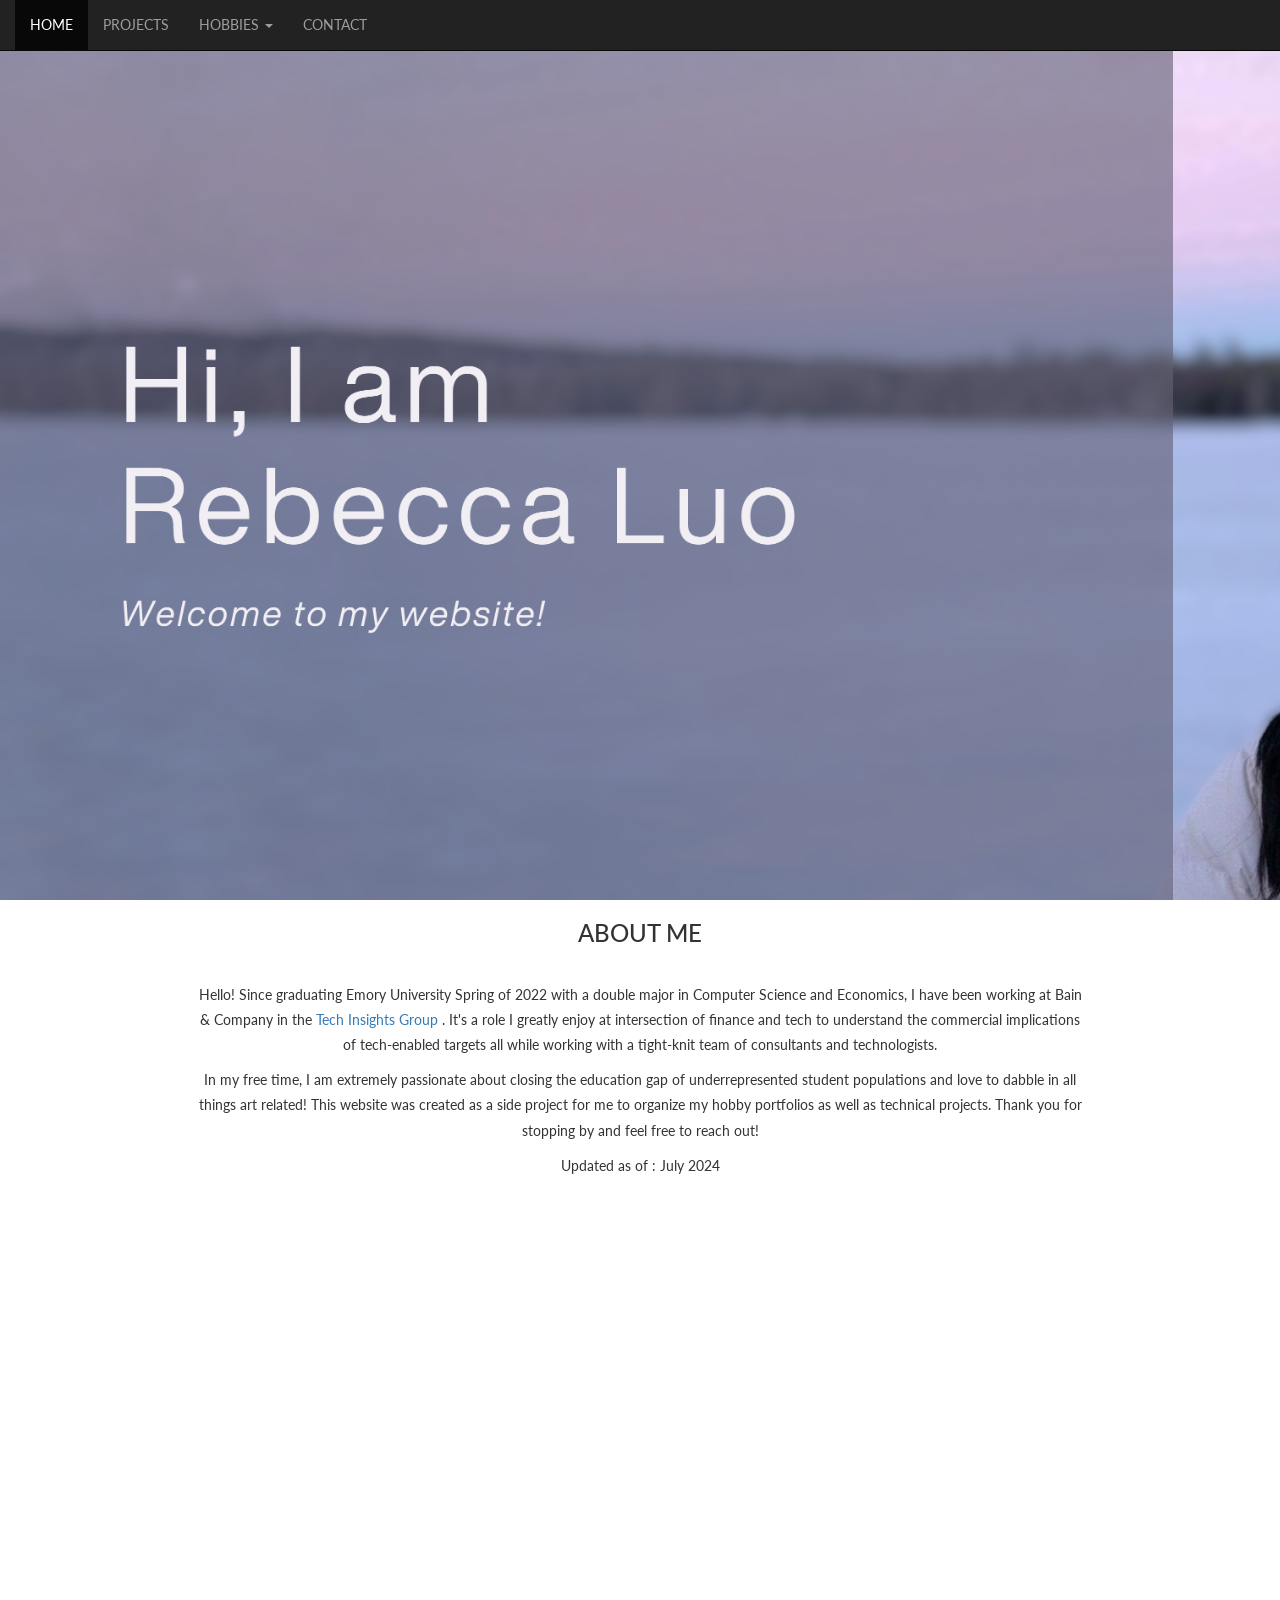
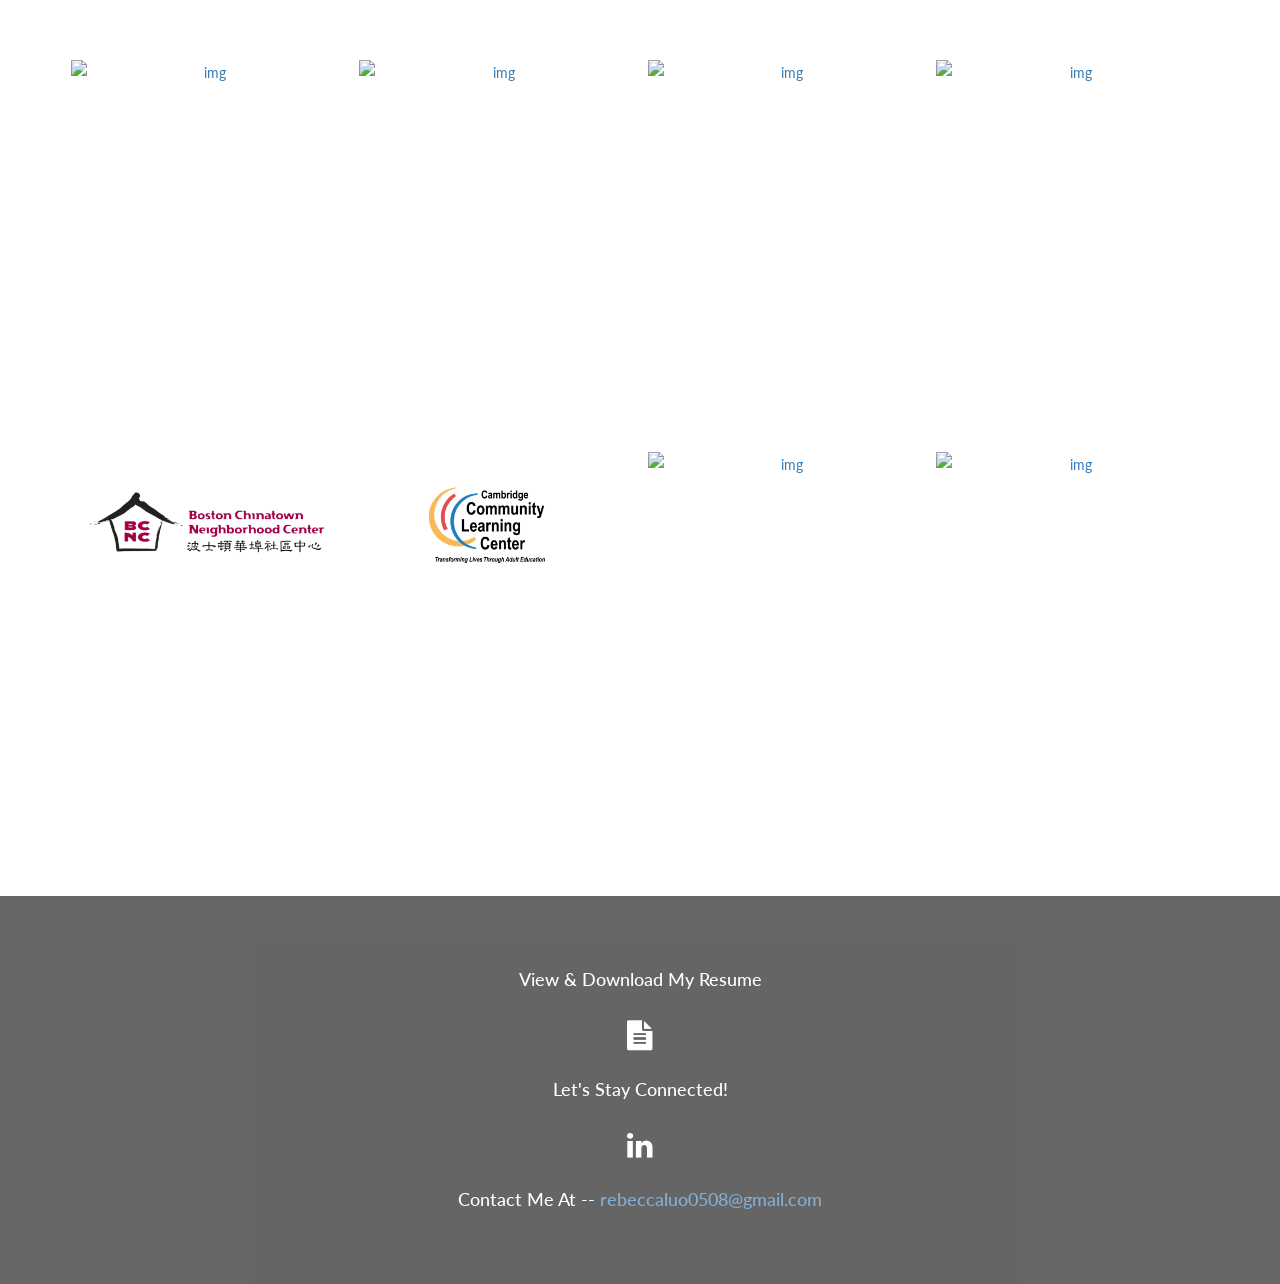
==== index.html @ 03fd767d "Update index.html" ====
<!DOCTYPE html>
<html>
<head>
<TITLE>Rebecca Luo</TITLE>
<meta charset="utf-8">
<meta name="viewport" content="width=device-width, initial-scale=1">
<link rel="stylesheet" href="https://cdnjs.cloudflare.com/ajax/libs/font-awesome/4.7.0/css/font-awesome.min.css">
<link rel="stylesheet" href="https://www.w3schools.com/w3css/4/w3.css">
<link rel="stylesheet" href="https://maxcdn.bootstrapcdn.com/bootstrap/3.4.1/css/bootstrap.min.css">
<link rel="stylesheet" href="https://fonts.googleapis.com/css?family=Lato">
<script src="https://ajax.googleapis.com/ajax/libs/jquery/3.5.1/jquery.min.js"></script>
<script src="https://maxcdn.bootstrapcdn.com/bootstrap/3.4.1/js/bootstrap.min.js"></script>

</head>


<body>

<style>

body,h1,h2,h3,h4,h5,h6,p {font-family: "Lato", sans-serif;}
body, html {
height: 100%;
background-color:#FFFFFF; 
line-height: 1.8;
scroll-behavior: smooth;
}


/* Create a Parallax Effect */

/* First image (Logo. Full height) */
.cover {
  background-image: url('webpage.png');
  min-width: 100%;
  min-height: 100%; 
  background-attachment: fixed;
  background-repeat: no-repeat;
  background-size: cover;
}


.about {
 background-attachment: fixed;

}

.Projects {
  background-image: url('pro2.png');
  min-height: 100%; 
  min-width: 100%;

/* Create the parallax scrolling effect */
  background-attachment: fixed;
  background-repeat: no-repeat;
  background-size: cover;
  margin-top:15%;
  margin-bottom:0%;  

  color: #fff;
}



.fa { 
    color: #fff;
    font-size: 30px;
    font-weight: normal;
    padding: 20px;
    text-decoration: none; 

}

.Contact{
    height: 5%;
}


.w3-wide {letter-spacing: 10px;}
.w3-hover-opacity {cursor: pointer;}

/* Turn off parallax scrolling for tablets and phones */
@media only screen and (max-device-width: 1600px) {
  .bgimg-1 {
    background-attachment: scroll;
    min-height: 400px;
  }
}
</style>




<!-- top navgation bar -->

<nav class="navbar navbar-inverse navbar-fixed-top">
  <div class="container-fluid">
    <ul class="nav navbar-nav">
      <li class = "active"><a href="index.html">HOME</a></li>
      <li><a href="index.html#projects">PROJECTS</a></li>
     <li class="dropdown"><a class="dropdown-toggle" data-toggle="dropdown" href="Hobbies.html">HOBBIES <span class="caret"></span></a>
        <ul class="dropdown-menu">
          <li><a href="Hobbies.html#art">Art</a></li>
          <li><a href="Hobbies.html#photo">Photography</a></li>
        </ul>
      </li>
      <li><a href="index.html#contact">CONTACT</a></li>

    </ul>
  </div>
</nav>

<div class="cover" >
  <div class = img-responsive> </div>
</div>




<!-- middle section about -->
<div class = "about">

  <div class="w3-center" style="padding-left: 15%; padding-right:15%; float:center">
    <h3>ABOUT ME</h3> <br>

    <p class = "w3-left"> Hello! Since graduating Emory University Spring of 2022 with a double major in Computer Science and Economics, I have been working at Bain & Company in the <a href="https://www.bain.com/industry-expertise/private-equity/tech-due-diligence/">Tech Insights Group </a>. It's a role I greatly enjoy at intersection of finance and tech to understand the commercial implications of tech-enabled targets all while working with a tight-knit team of consultants and technologists. </p>
    <br>
    <p class = "w3-left"> In my free time, I am extremely passionate about closing the education gap of underrepresented student populations and love to dabble in all things art related! This website was created as a side project for me to  organize my hobby portfolios as well as technical projects. Thank you for stopping by and feel free to reach out!</p>
    <br>

    <p> Updated as of : July 2024 </p>

  </div>
</div>

<!-- middle section about -->



<!-- Project -->
<div class = "Projects w3-center" id = "projects">
  <br>
  <h3>PROJECTS</h3> 
  <br>
  <p><i>Click on each project/organizations I love being involved with for more information.</i></p>
  <br><br> 
  <div class="container">
    
        <!--   <div class="w3-col l4 m6" style = "margin-bottom: 5%; margin-left: 33%">
          <div class="w3-hover-opacity">
          <a href="https://rluo24.myportfolio.com/" target="_blank"><img src="View.png" class="img-responsive" alt="img" ></a>
          </div>
          </div>-->

<!-- research and design -->

          <h3>Research / design projects</h3><br>


      <div class=" row w3-row-padding w3-section">

        <div class="w3-col l3 m4" style = "margin-bottom: 1%">
          <div class="w3-hover-opacity">
            <a href="AirEmory.html"><img src="2.png" class="img-responsive" alt="img"></a>
          </div>
          <h4>Air Emory </h4>
          <p>Aug 2020 – May 2022 || Atlanta, GA </p>          
          <p style="padding: 5%; ">Student-led air quality sensor network displaying live data from around campus at Emory.</p>
        </div>
        
        
        <div class="w3-col l3 m4" style = "margin-bottom: 1%">
          <div class="w3-hover-opacity">
            <a href="AJS.html"><img src="4.png" class="img-responsive" alt="img"></a>
          </div>
          <h4> AJ Stickers </h4>
          <p>June 2021 – May 2022 || Atlanta, GA</p>             
          <p style="padding: 5%;">E-commerace sticker store to empower women-in-STEM and promote mental health. </p>
        </div>
        
        
        <div class="w3-col l3 m4" style = "margin-bottom: 1%">
          <div class="w3-hover-opacity">
              <a href="Research.html"><img src="1.png" class="img-responsive" alt="img"></a>
          </div>
          <h4>CIMM Research Project</h4>
          <p>Summer 2019 || Baton Rouge, LA  </p>
          <p style="padding: 5%; ">National Science Foundation REU project on Examination of the Mechanical and Phase Properties of the Refractory High Entropy Alloy ReMoNbTaV.</p>
        </div>


        <div class="w3-col l3 m4" style = "margin-bottom: 1%">
          <div class="w3-hover-opacity">
            <a href="DT.html"><img src="5.png" class="img-responsive" alt="img"></a>
          </div>
          <h4>Design Thinking for Emory Goizueta</h4>
          <p>Spring 2021 || Atlanta, GA </p>             
          <p style="padding: 5%; ">Semester long team project to reimagine & improve the Emory Goizueta Business School Accounting BBA/MPA program through the process of design thinking.  </p>
        </div>

     </div>

<!-- organizations -->

          <h3>Organizations I'm passionate about :) </h3><br>
    <div class=" row w3-row-padding w3-section">

        <div class="w3-col l3 m4" style = "margin-bottom: 1%">
          <div class="w3-hover-opacity">
            <a href="BCNC.html"><img src="7.png" class="img-responsive" alt="img"></a>
          </div>
          <h4>BCNC</h4>
          <p>Sept 2022 – Present || Boston, MA </p>            
          <p style="padding: 5%;">Boston Chinatown Neighborhood Center (BCNC) empowers Asians and new immigrants to by providing a broad range programs and services to more than 13,000 children, youth, and adults every year. </p>
       </div>
       
       
        <div class="w3-col l3 m4" style = "margin-bottom: 1%">
          <div class="w3-hover-opacity">
            <a href="CLC.html"><img src="8.png" class="img-responsive" alt="img"></a>
          </div>
          <h4>Cambridge Community Learning Center</h4>
          <p>Sept 2023 – Present || Boston, MA </p>            
          <p style="padding: 5%;">The Cambridge Community Learning Center (CLC) provides free classes and programs to adult learners in the area. </p>
       </div>
       
       
       <div class="w3-col l3 m4" style = "margin-bottom: 1%">
          <div class="w3-hover-opacity">
            <a href="MCF.html"><img src="3.png" class="img-responsive" alt="img"></a>
          </div>
          <h4>Migrant Children’s Foundation</h4>
          <p> Nov 2020 – Present || Beijing, China (Remote) </p>          
          <p style="padding: 5%; ">Non-profit working with disadvantaged schools in Beijing and the surrounding areas to provide healthcare and educational opportunities to the children who attend them.</p>
        </div>


       <div class="w3-col l3 m4" style = "margin-bottom: 1%">
          <div class="w3-hover-opacity">
            <a href="TO.html"><img src="6.png" class="img-responsive" alt="img"></a>
          </div>
          <h4>Technological Organizations </h4>
          <p>Sept 2018 – Present || Atlanta, GA & Remote </p>            
          <p style="padding: 5%;">Girls Who Code/Emory ProgramHers/Rewriting the Code are all organizations that aim to support women in computer science and other technological fields. </p>
       </div>
       
  </div>

  </div>
</div>

<!-- Project -->


<!-- Contact -->

<div class = "Contact" id = "contact">
<div class="w3-center w3-black w3-padding-64 w3-opacity w3-hover-opacity-off">

<h4>View & Download My Resume </h4>
<a class="fa fa-file-text w3-hover-opacity w3-center " href="Luo_Ruizhi.pdf"target="_blank" ></a>

<h4>Let's Stay Connected!</h4>
<a class="fa fa-linkedin w3-hover-opacity w3-center " href="https://www.linkedin.com/in/rebecca-luo-2aa7b4186/" target="_blank"></a>

<h4> Contact Me At -- <a href="mailto:rebeccaluo0508@gmail.com"> rebeccaluo0508@gmail.com</a></h4>


</div>
</div>
<!-- Contact -->

</body>
</html>
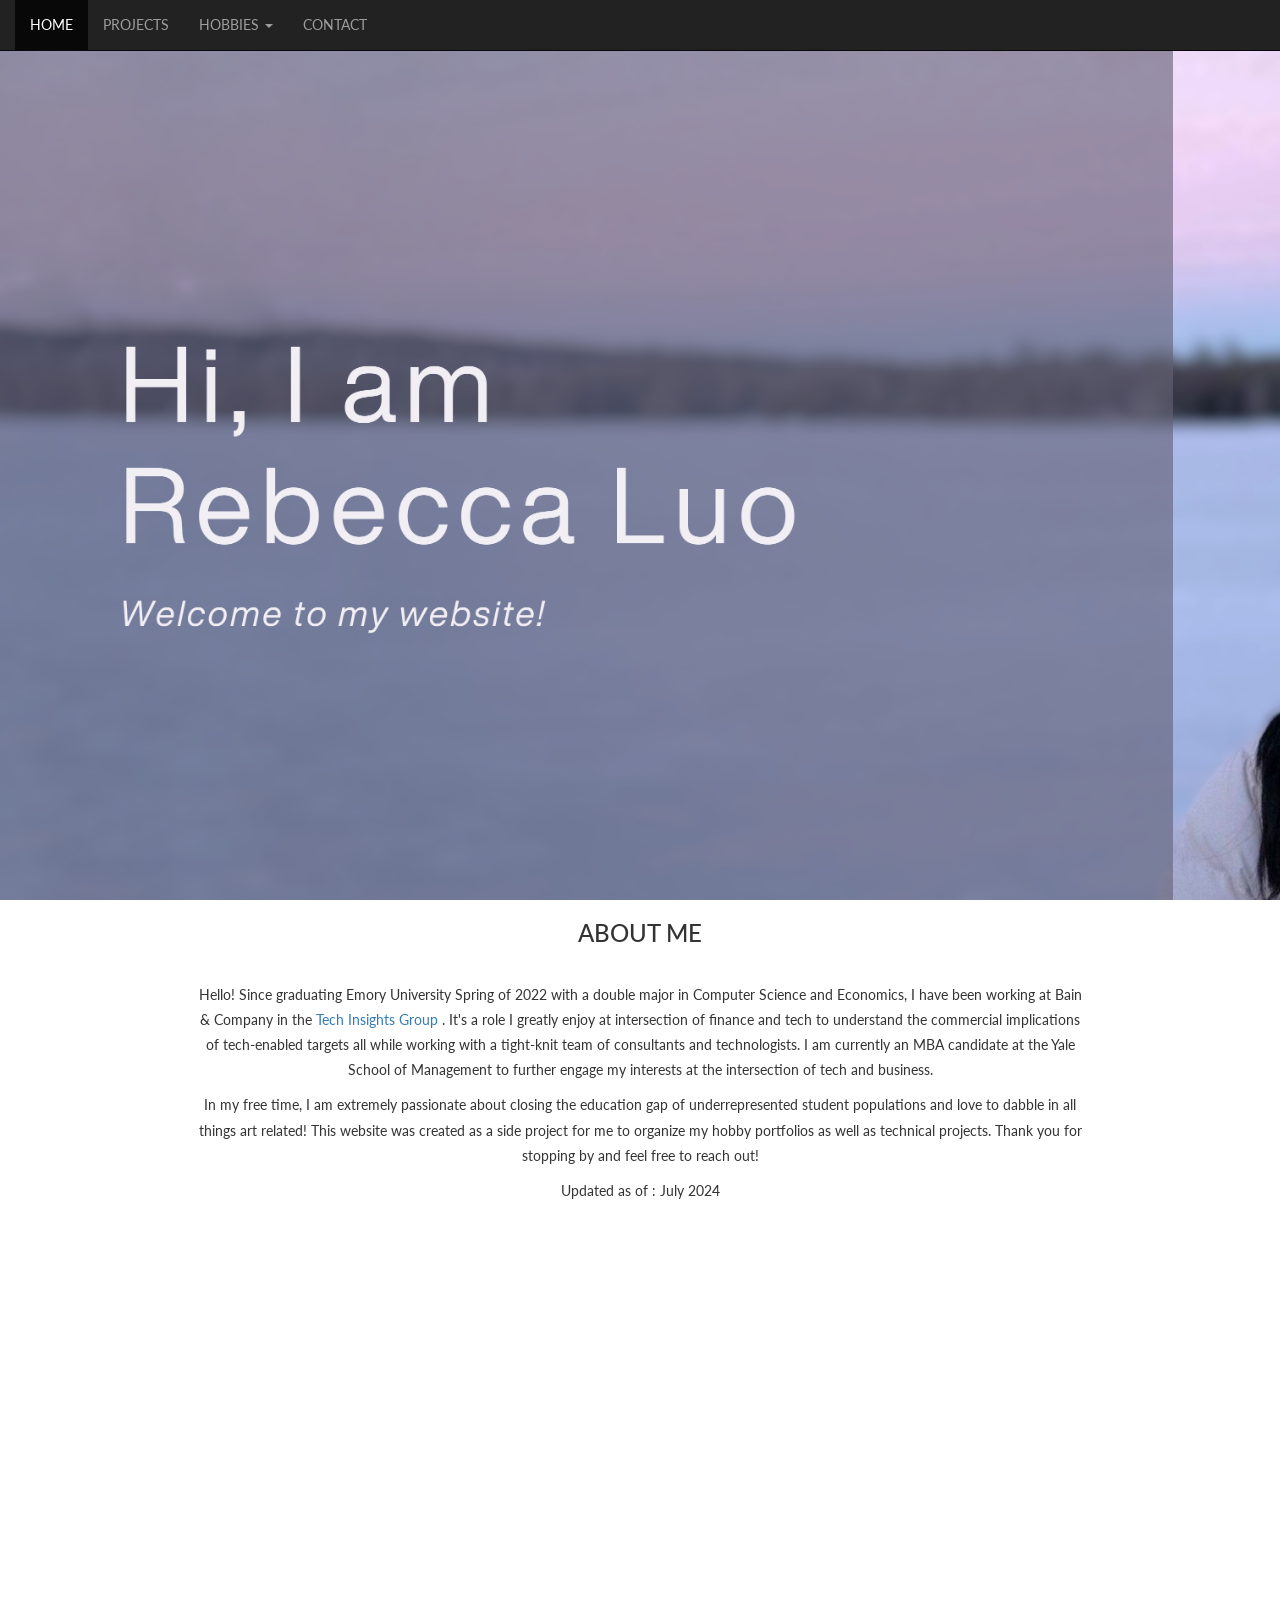
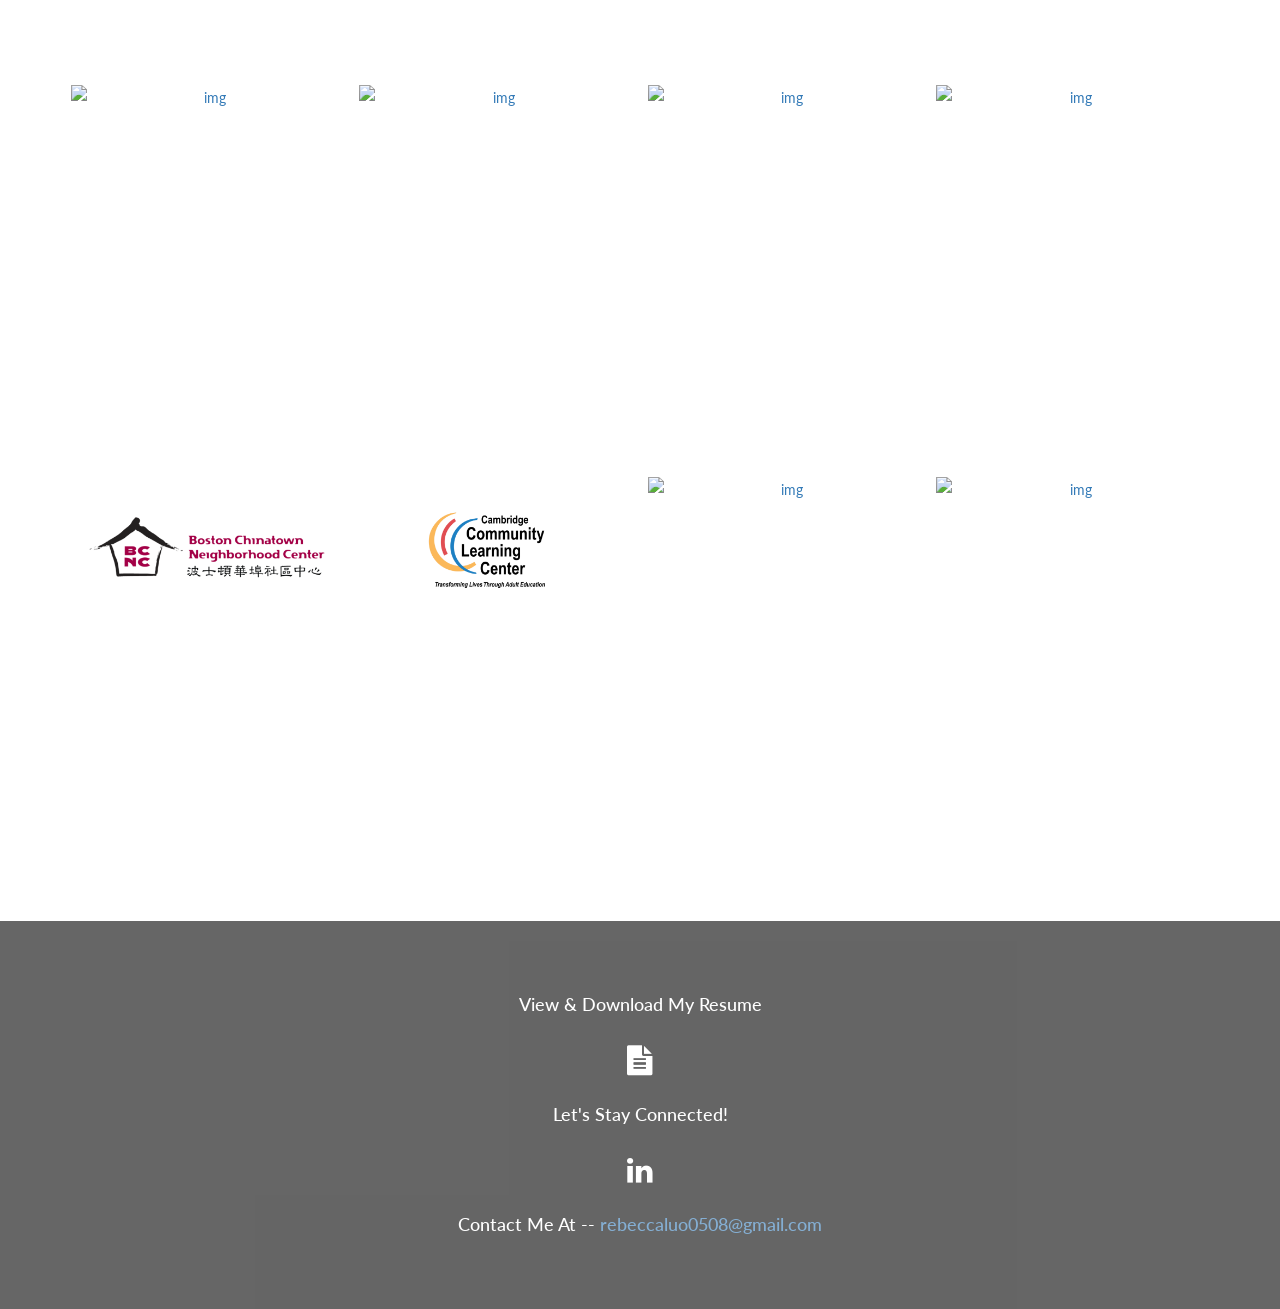
==== commit 2964dae7: "Update index.html" ====
--- a/index.html
+++ b/index.html
@@ -123,7 +123,7 @@
   <div class="w3-center" style="padding-left: 15%; padding-right:15%; float:center">
     <h3>ABOUT ME</h3> <br>
 
-    <p class = "w3-left"> Hello! Since graduating Emory University Spring of 2022 with a double major in Computer Science and Economics, I have been working at Bain & Company in the <a href="https://www.bain.com/industry-expertise/private-equity/tech-due-diligence/">Tech Insights Group </a>. It's a role I greatly enjoy at intersection of finance and tech to understand the commercial implications of tech-enabled targets all while working with a tight-knit team of consultants and technologists. </p>
+    <p class = "w3-left"> Hello! Since graduating Emory University Spring of 2022 with a double major in Computer Science and Economics, I have been working at Bain & Company in the <a href="https://www.bain.com/industry-expertise/private-equity/tech-due-diligence/">Tech Insights Group </a>. It's a role I greatly enjoy at intersection of finance and tech to understand the commercial implications of tech-enabled targets all while working with a tight-knit team of consultants and technologists. I am currently an MBA candidate at the Yale School of Management to further engage my interests at the intersection of tech and business. </p>
     <br>
     <p class = "w3-left"> In my free time, I am extremely passionate about closing the education gap of underrepresented student populations and love to dabble in all things art related! This website was created as a side project for me to  organize my hobby portfolios as well as technical projects. Thank you for stopping by and feel free to reach out!</p>
     <br>
@@ -258,7 +258,7 @@
 <div class="w3-center w3-black w3-padding-64 w3-opacity w3-hover-opacity-off">
 
 <h4>View & Download My Resume </h4>
-<a class="fa fa-file-text w3-hover-opacity w3-center " href="Luo_Ruizhi.pdf"target="_blank" ></a>
+<a class="fa fa-file-text w3-hover-opacity w3-center " href="Rebecca_Luo_Resume.pdf"target="_blank" ></a>
 
 <h4>Let's Stay Connected!</h4>
 <a class="fa fa-linkedin w3-hover-opacity w3-center " href="https://www.linkedin.com/in/rebecca-luo-2aa7b4186/" target="_blank"></a>
@@ -272,3 +272,4 @@
 
 </body>
 </html>
+
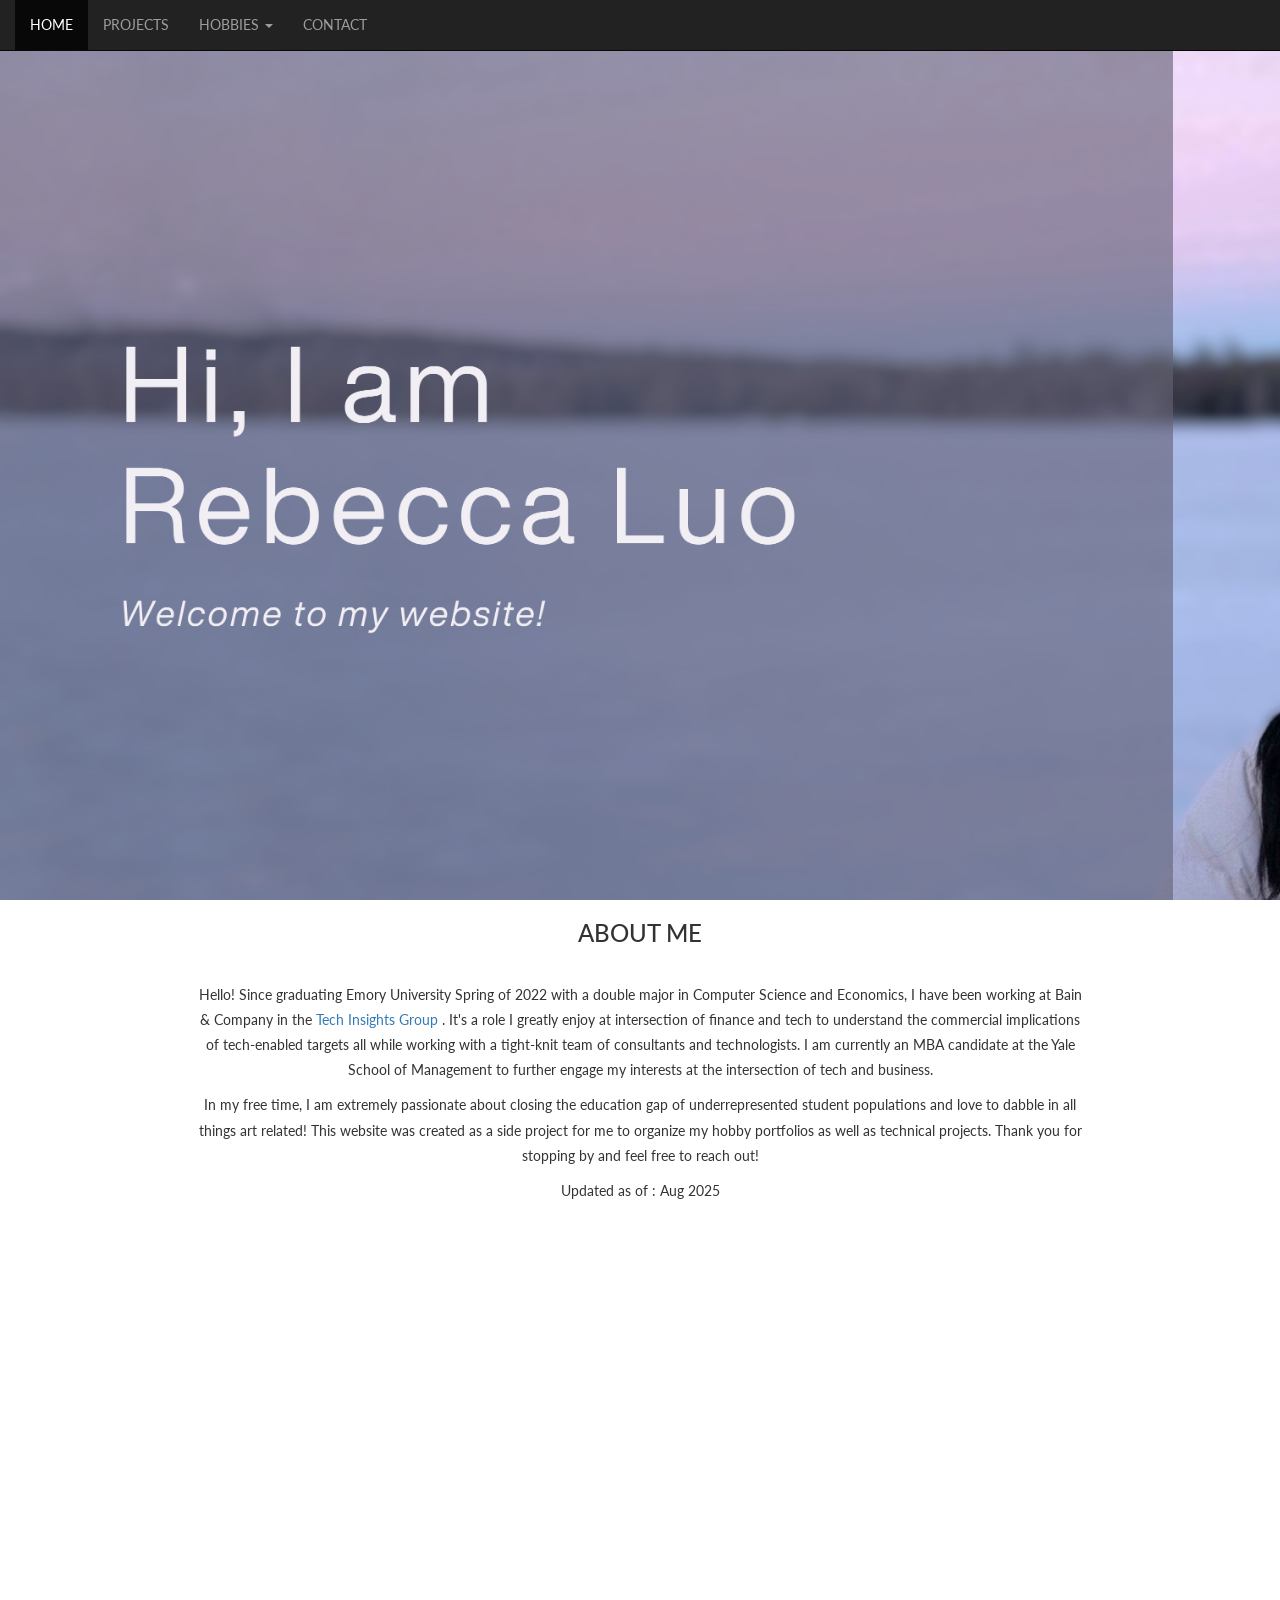
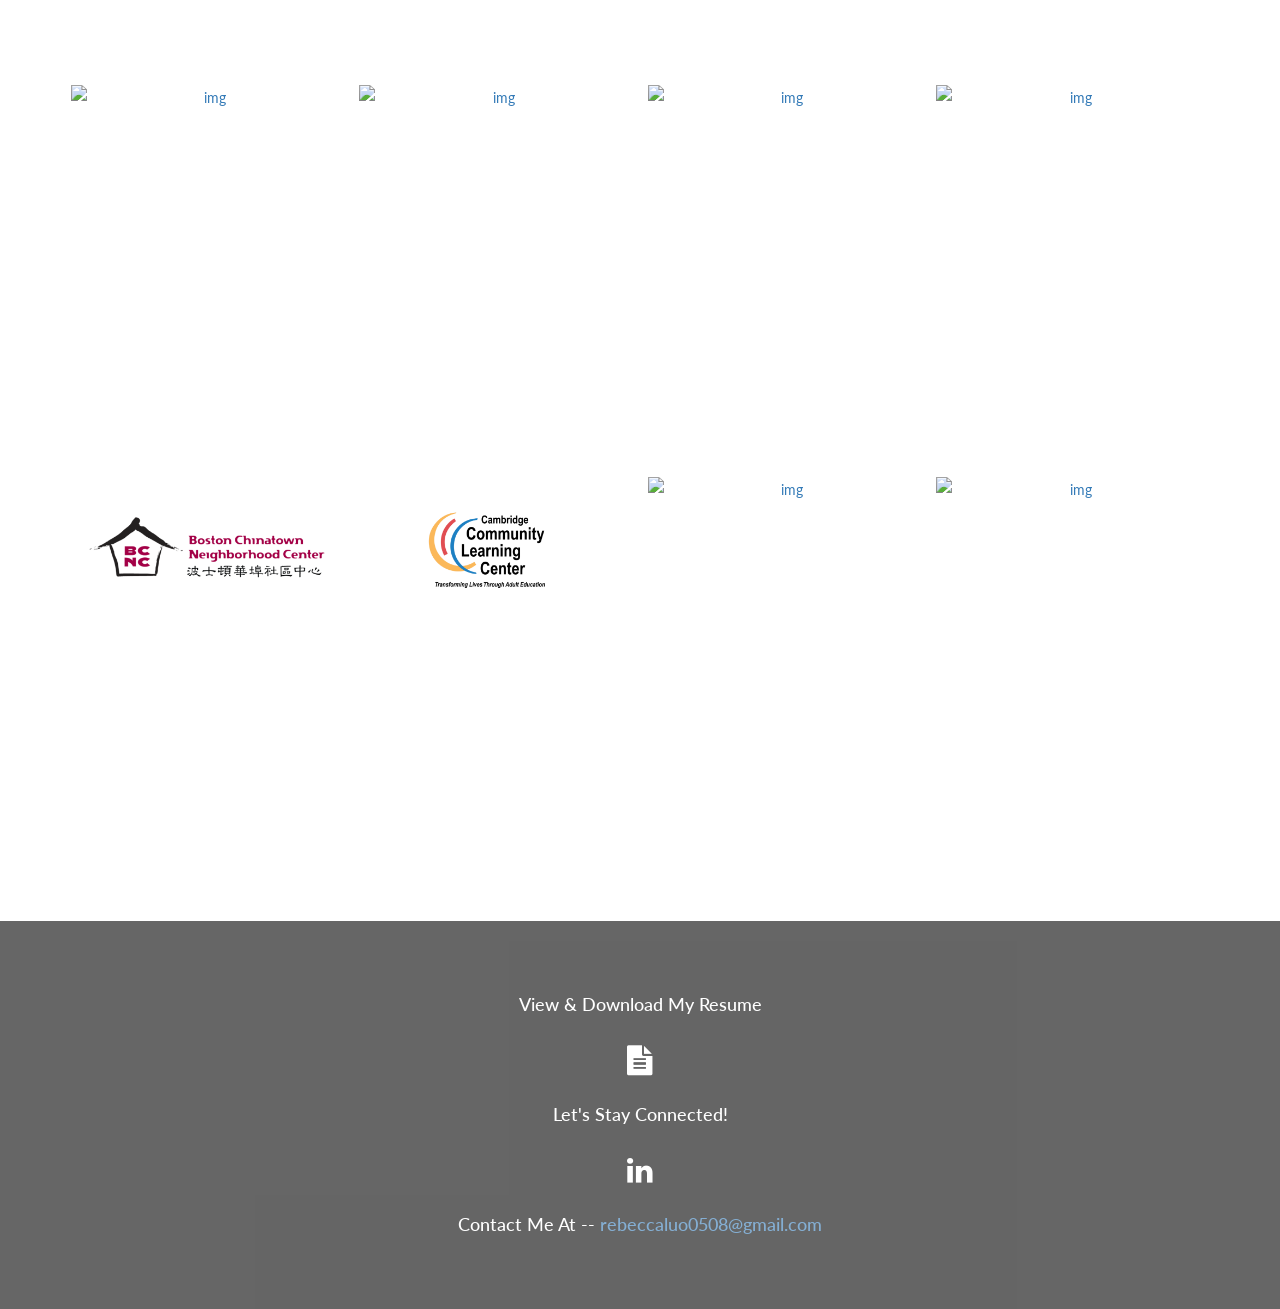
==== commit 4e072082: "Update index.html" ====
--- a/index.html
+++ b/index.html
@@ -128,7 +128,7 @@
     <p class = "w3-left"> In my free time, I am extremely passionate about closing the education gap of underrepresented student populations and love to dabble in all things art related! This website was created as a side project for me to  organize my hobby portfolios as well as technical projects. Thank you for stopping by and feel free to reach out!</p>
     <br>
 
-    <p> Updated as of : July 2024 </p>
+    <p> Updated as of : Aug 2025 </p>
 
   </div>
 </div>
@@ -273,3 +273,4 @@
 </body>
 </html>
 
+
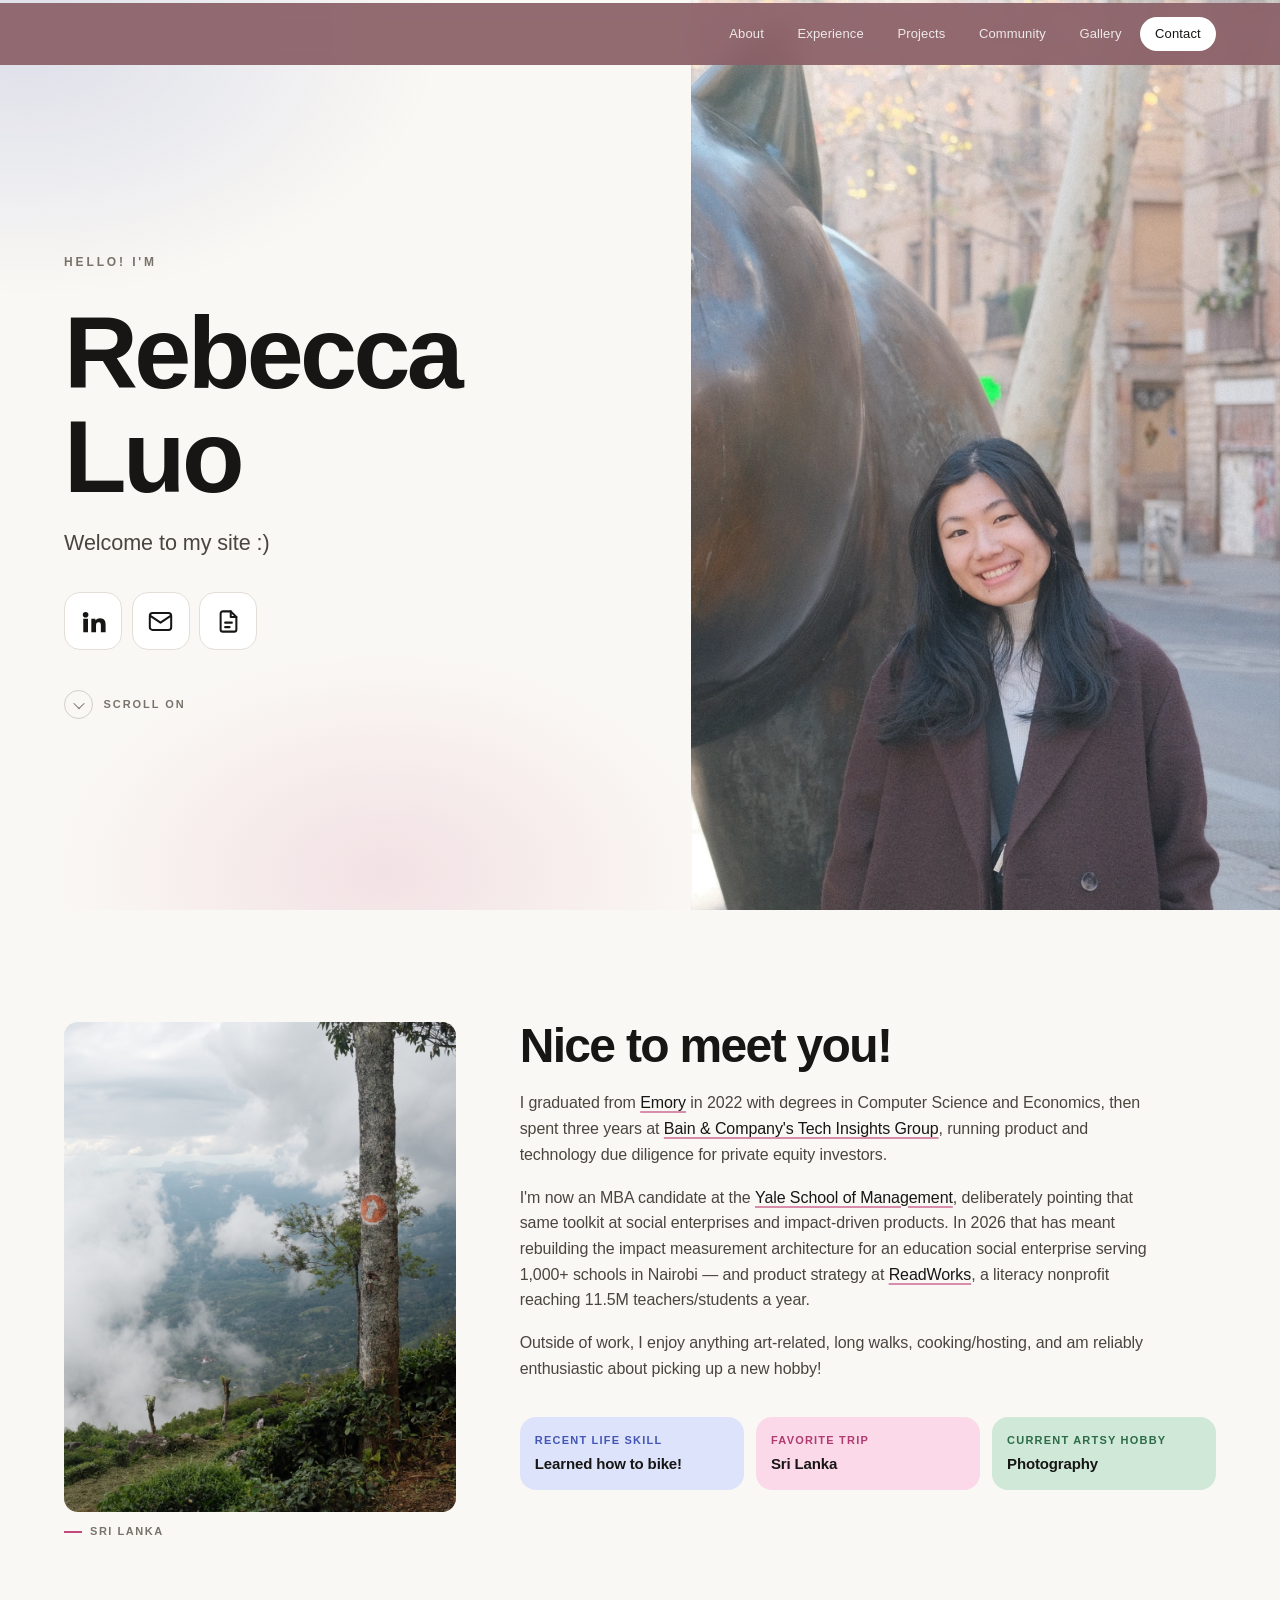
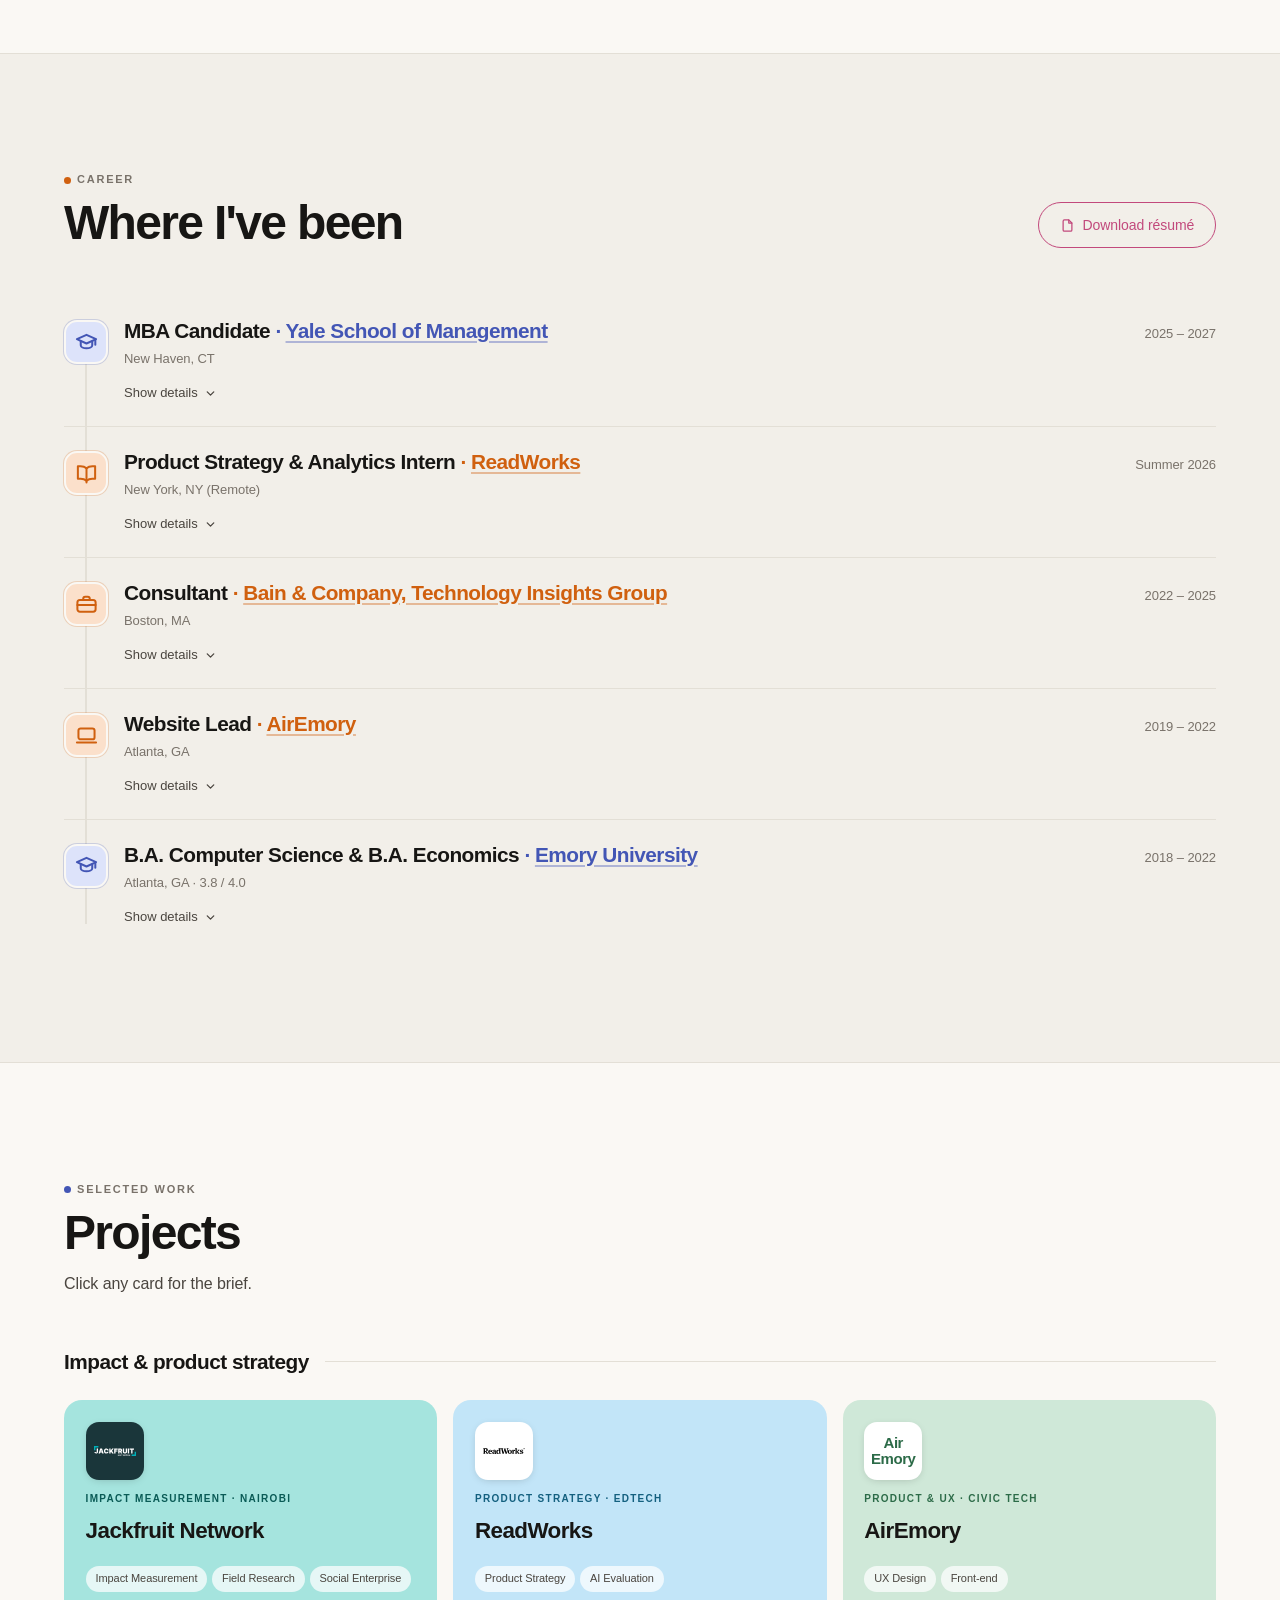
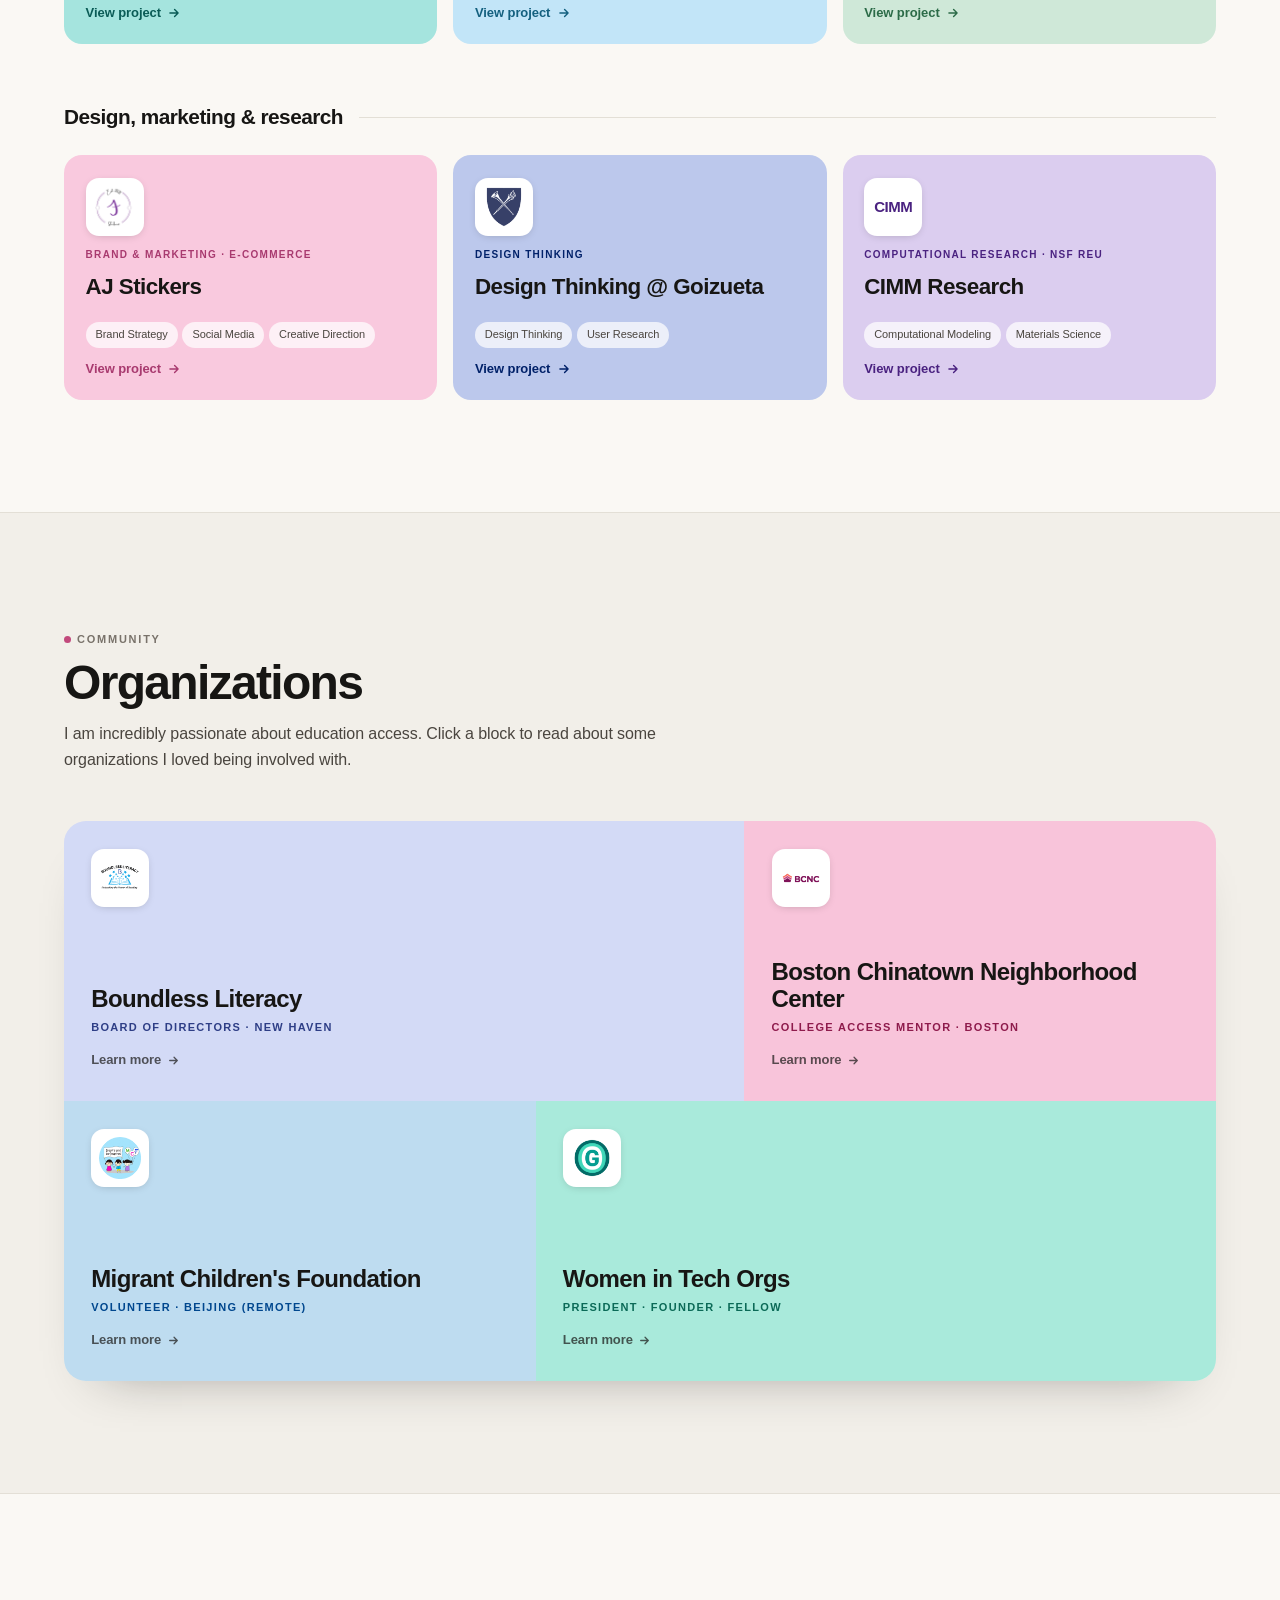
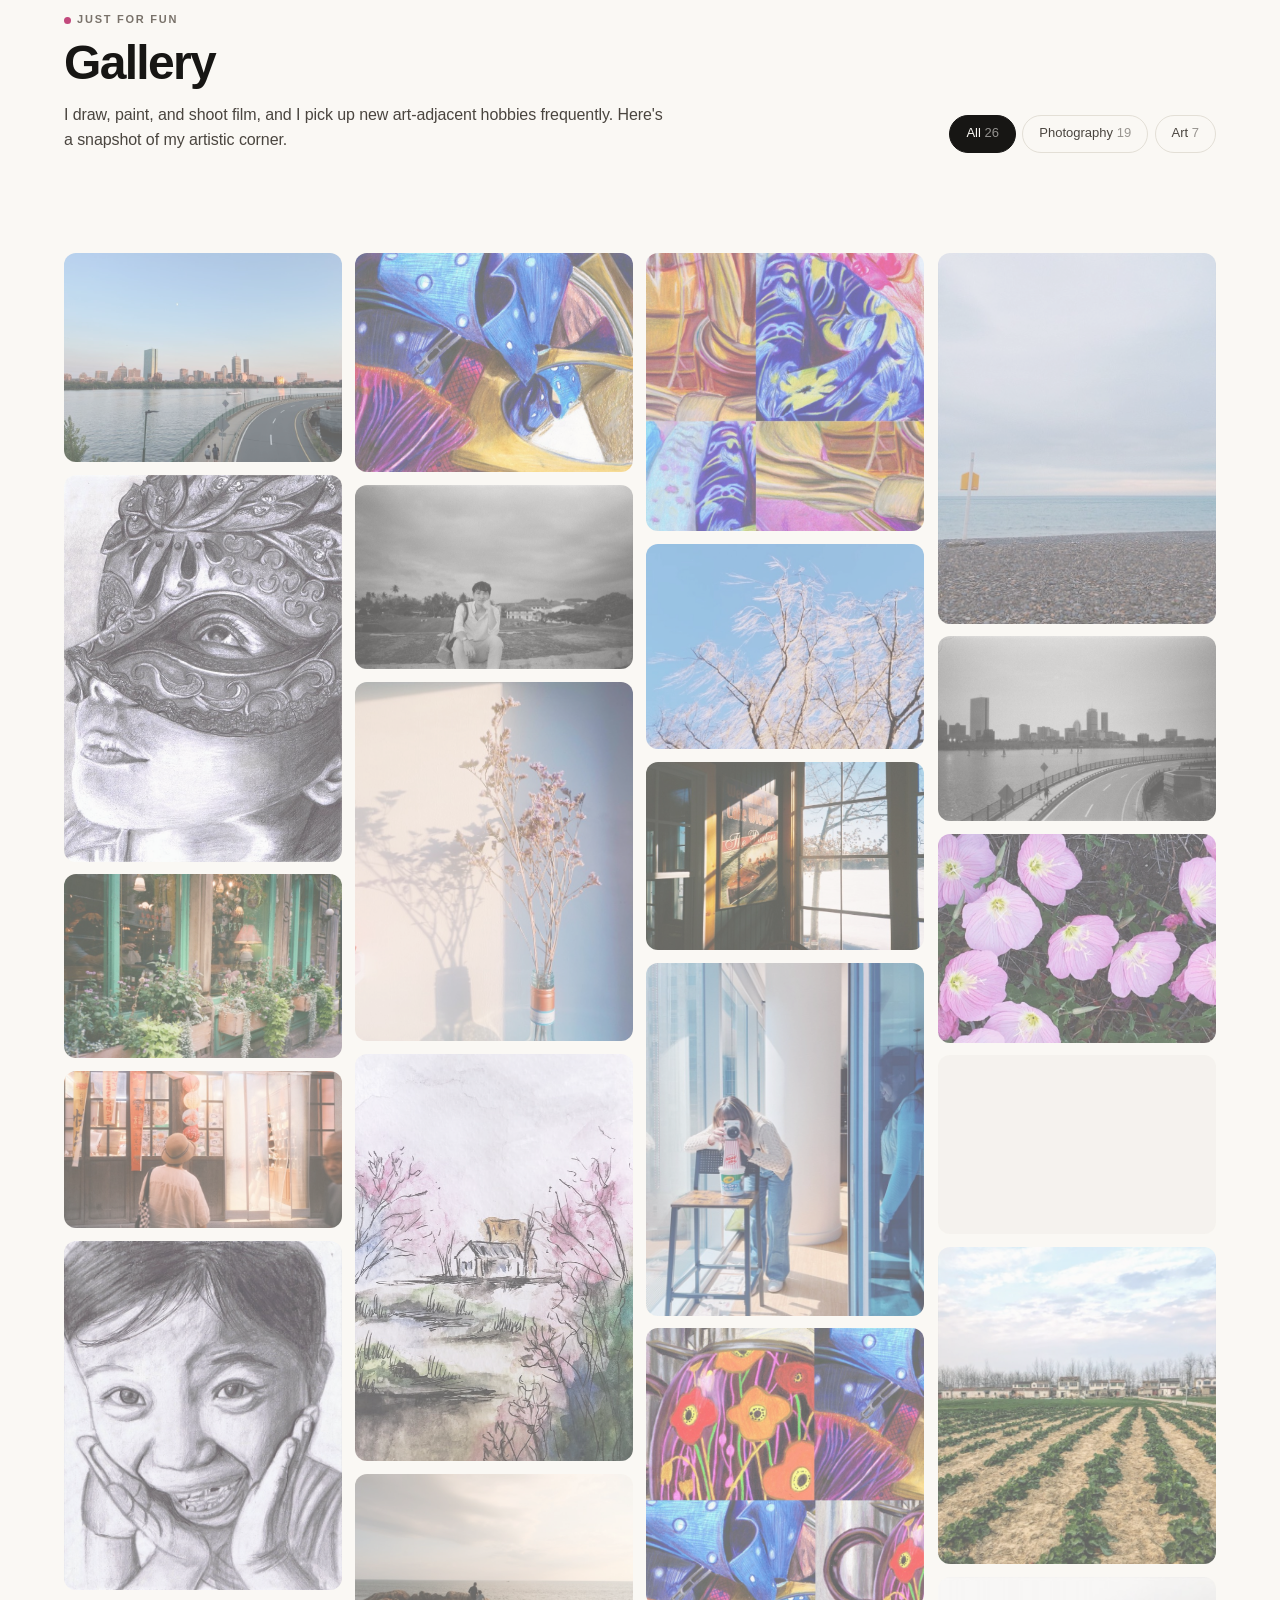
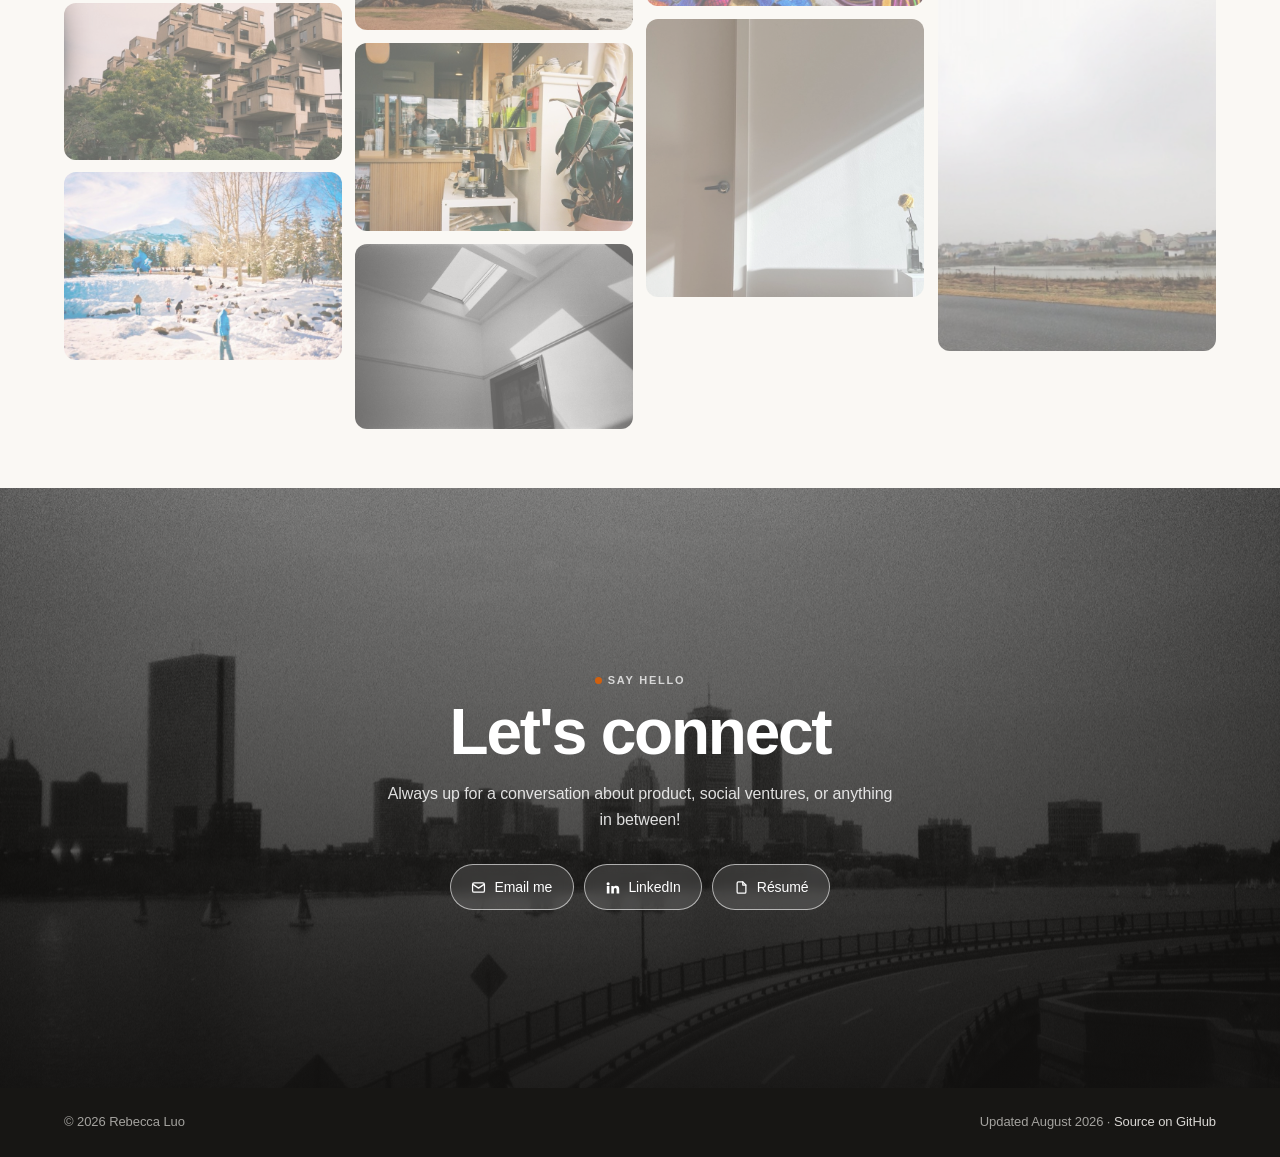
==== commit f21e8ab9: "Rebuild site: single-page layout, new content, organization logos" ====
--- a/index.html
+++ b/index.html
@@ -1,276 +1,690 @@
-<!DOCTYPE html>
-<html>
-<head>
-<TITLE>Rebecca Luo</TITLE>
-<meta charset="utf-8">
-<meta name="viewport" content="width=device-width, initial-scale=1">
-<link rel="stylesheet" href="https://cdnjs.cloudflare.com/ajax/libs/font-awesome/4.7.0/css/font-awesome.min.css">
-<link rel="stylesheet" href="https://www.w3schools.com/w3css/4/w3.css">
-<link rel="stylesheet" href="https://maxcdn.bootstrapcdn.com/bootstrap/3.4.1/css/bootstrap.min.css">
-<link rel="stylesheet" href="https://fonts.googleapis.com/css?family=Lato">
-<script src="https://ajax.googleapis.com/ajax/libs/jquery/3.5.1/jquery.min.js"></script>
-<script src="https://maxcdn.bootstrapcdn.com/bootstrap/3.4.1/js/bootstrap.min.js"></script>
-
-</head>
-
-
-<body>
-
-<style>
-
-body,h1,h2,h3,h4,h5,h6,p {font-family: "Lato", sans-serif;}
-body, html {
-height: 100%;
-background-color:#FFFFFF; 
-line-height: 1.8;
-scroll-behavior: smooth;
-}
-
-
-/* Create a Parallax Effect */
-
-/* First image (Logo. Full height) */
-.cover {
-  background-image: url('webpage.png');
-  min-width: 100%;
-  min-height: 100%; 
-  background-attachment: fixed;
-  background-repeat: no-repeat;
-  background-size: cover;
-}
-
-
-.about {
- background-attachment: fixed;
-
-}
-
-.Projects {
-  background-image: url('pro2.png');
-  min-height: 100%; 
-  min-width: 100%;
-
-/* Create the parallax scrolling effect */
-  background-attachment: fixed;
-  background-repeat: no-repeat;
-  background-size: cover;
-  margin-top:15%;
-  margin-bottom:0%;  
-
-  color: #fff;
-}
-
-
-
-.fa { 
-    color: #fff;
-    font-size: 30px;
-    font-weight: normal;
-    padding: 20px;
-    text-decoration: none; 
-
-}
-
-.Contact{
-    height: 5%;
-}
-
-
-.w3-wide {letter-spacing: 10px;}
-.w3-hover-opacity {cursor: pointer;}
-
-/* Turn off parallax scrolling for tablets and phones */
-@media only screen and (max-device-width: 1600px) {
-  .bgimg-1 {
-    background-attachment: scroll;
-    min-height: 400px;
-  }
-}
-</style>
-
-
-
-
-<!-- top navgation bar -->
-
-<nav class="navbar navbar-inverse navbar-fixed-top">
-  <div class="container-fluid">
-    <ul class="nav navbar-nav">
-      <li class = "active"><a href="index.html">HOME</a></li>
-      <li><a href="index.html#projects">PROJECTS</a></li>
-     <li class="dropdown"><a class="dropdown-toggle" data-toggle="dropdown" href="Hobbies.html">HOBBIES <span class="caret"></span></a>
-        <ul class="dropdown-menu">
-          <li><a href="Hobbies.html#art">Art</a></li>
-          <li><a href="Hobbies.html#photo">Photography</a></li>
-        </ul>
-      </li>
-      <li><a href="index.html#contact">CONTACT</a></li>
-
-    </ul>
-  </div>
-</nav>
-
-<div class="cover" >
-  <div class = img-responsive> </div>
-</div>
-
-
-
-
-<!-- middle section about -->
-<div class = "about">
-
-  <div class="w3-center" style="padding-left: 15%; padding-right:15%; float:center">
-    <h3>ABOUT ME</h3> <br>
-
-    <p class = "w3-left"> Hello! Since graduating Emory University Spring of 2022 with a double major in Computer Science and Economics, I have been working at Bain & Company in the <a href="https://www.bain.com/industry-expertise/private-equity/tech-due-diligence/">Tech Insights Group </a>. It's a role I greatly enjoy at intersection of finance and tech to understand the commercial implications of tech-enabled targets all while working with a tight-knit team of consultants and technologists. I am currently an MBA candidate at the Yale School of Management to further engage my interests at the intersection of tech and business. </p>
-    <br>
-    <p class = "w3-left"> In my free time, I am extremely passionate about closing the education gap of underrepresented student populations and love to dabble in all things art related! This website was created as a side project for me to  organize my hobby portfolios as well as technical projects. Thank you for stopping by and feel free to reach out!</p>
-    <br>
-
-    <p> Updated as of : Aug 2025 </p>
-
-  </div>
-</div>
-
-<!-- middle section about -->
-
-
-
-<!-- Project -->
-<div class = "Projects w3-center" id = "projects">
-  <br>
-  <h3>PROJECTS</h3> 
-  <br>
-  <p><i>Click on each project/organizations I love being involved with for more information.</i></p>
-  <br><br> 
-  <div class="container">
-    
-        <!--   <div class="w3-col l4 m6" style = "margin-bottom: 5%; margin-left: 33%">
-          <div class="w3-hover-opacity">
-          <a href="https://rluo24.myportfolio.com/" target="_blank"><img src="View.png" class="img-responsive" alt="img" ></a>
-          </div>
-          </div>-->
-
-<!-- research and design -->
-
-          <h3>Research / design projects</h3><br>
-
-
-      <div class=" row w3-row-padding w3-section">
-
-        <div class="w3-col l3 m4" style = "margin-bottom: 1%">
-          <div class="w3-hover-opacity">
-            <a href="AirEmory.html"><img src="2.png" class="img-responsive" alt="img"></a>
-          </div>
-          <h4>Air Emory </h4>
-          <p>Aug 2020 – May 2022 || Atlanta, GA </p>          
-          <p style="padding: 5%; ">Student-led air quality sensor network displaying live data from around campus at Emory.</p>
-        </div>
-        
-        
-        <div class="w3-col l3 m4" style = "margin-bottom: 1%">
-          <div class="w3-hover-opacity">
-            <a href="AJS.html"><img src="4.png" class="img-responsive" alt="img"></a>
-          </div>
-          <h4> AJ Stickers </h4>
-          <p>June 2021 – May 2022 || Atlanta, GA</p>             
-          <p style="padding: 5%;">E-commerace sticker store to empower women-in-STEM and promote mental health. </p>
-        </div>
-        
-        
-        <div class="w3-col l3 m4" style = "margin-bottom: 1%">
-          <div class="w3-hover-opacity">
-              <a href="Research.html"><img src="1.png" class="img-responsive" alt="img"></a>
-          </div>
-          <h4>CIMM Research Project</h4>
-          <p>Summer 2019 || Baton Rouge, LA  </p>
-          <p style="padding: 5%; ">National Science Foundation REU project on Examination of the Mechanical and Phase Properties of the Refractory High Entropy Alloy ReMoNbTaV.</p>
-        </div>
-
-
-        <div class="w3-col l3 m4" style = "margin-bottom: 1%">
-          <div class="w3-hover-opacity">
-            <a href="DT.html"><img src="5.png" class="img-responsive" alt="img"></a>
-          </div>
-          <h4>Design Thinking for Emory Goizueta</h4>
-          <p>Spring 2021 || Atlanta, GA </p>             
-          <p style="padding: 5%; ">Semester long team project to reimagine & improve the Emory Goizueta Business School Accounting BBA/MPA program through the process of design thinking.  </p>
-        </div>
-
-     </div>
-
-<!-- organizations -->
-
-          <h3>Organizations I'm passionate about :) </h3><br>
-    <div class=" row w3-row-padding w3-section">
-
-        <div class="w3-col l3 m4" style = "margin-bottom: 1%">
-          <div class="w3-hover-opacity">
-            <a href="BCNC.html"><img src="7.png" class="img-responsive" alt="img"></a>
-          </div>
-          <h4>BCNC</h4>
-          <p>Sept 2022 – Present || Boston, MA </p>            
-          <p style="padding: 5%;">Boston Chinatown Neighborhood Center (BCNC) empowers Asians and new immigrants to by providing a broad range programs and services to more than 13,000 children, youth, and adults every year. </p>
-       </div>
-       
-       
-        <div class="w3-col l3 m4" style = "margin-bottom: 1%">
-          <div class="w3-hover-opacity">
-            <a href="CLC.html"><img src="8.png" class="img-responsive" alt="img"></a>
-          </div>
-          <h4>Cambridge Community Learning Center</h4>
-          <p>Sept 2023 – Present || Boston, MA </p>            
-          <p style="padding: 5%;">The Cambridge Community Learning Center (CLC) provides free classes and programs to adult learners in the area. </p>
-       </div>
-       
-       
-       <div class="w3-col l3 m4" style = "margin-bottom: 1%">
-          <div class="w3-hover-opacity">
-            <a href="MCF.html"><img src="3.png" class="img-responsive" alt="img"></a>
-          </div>
-          <h4>Migrant Children’s Foundation</h4>
-          <p> Nov 2020 – Present || Beijing, China (Remote) </p>          
-          <p style="padding: 5%; ">Non-profit working with disadvantaged schools in Beijing and the surrounding areas to provide healthcare and educational opportunities to the children who attend them.</p>
-        </div>
-
-
-       <div class="w3-col l3 m4" style = "margin-bottom: 1%">
-          <div class="w3-hover-opacity">
-            <a href="TO.html"><img src="6.png" class="img-responsive" alt="img"></a>
-          </div>
-          <h4>Technological Organizations </h4>
-          <p>Sept 2018 – Present || Atlanta, GA & Remote </p>            
-          <p style="padding: 5%;">Girls Who Code/Emory ProgramHers/Rewriting the Code are all organizations that aim to support women in computer science and other technological fields. </p>
-       </div>
-       
-  </div>
-
-  </div>
-</div>
-
-<!-- Project -->
-
-
-<!-- Contact -->
-
-<div class = "Contact" id = "contact">
-<div class="w3-center w3-black w3-padding-64 w3-opacity w3-hover-opacity-off">
-
-<h4>View & Download My Resume </h4>
-<a class="fa fa-file-text w3-hover-opacity w3-center " href="Rebecca_Luo_Resume.pdf"target="_blank" ></a>
-
-<h4>Let's Stay Connected!</h4>
-<a class="fa fa-linkedin w3-hover-opacity w3-center " href="https://www.linkedin.com/in/rebecca-luo-2aa7b4186/" target="_blank"></a>
-
-<h4> Contact Me At -- <a href="mailto:rebeccaluo0508@gmail.com"> rebeccaluo0508@gmail.com</a></h4>
-
-
-</div>
-</div>
-<!-- Contact -->
-
-</body>
-</html>
-
-
+<!DOCTYPE html>
+<html lang="en">
+<head>
+<meta charset="utf-8">
+<meta name="viewport" content="width=device-width, initial-scale=1">
+<title>Rebecca Luo — Product Strategy &amp; Impact Investing</title>
+<meta name="description" content="Rebecca Luo is a Yale MBA candidate and former Bain &amp; Company consultant working at the intersection of product strategy and impact investing — with a side of graphite portraits and film photography.">
+<meta name="author" content="Rebecca Luo">
+<meta name="theme-color" content="#8a6068">
+<link rel="canonical" href="https://bekluoo.github.io/">
+
+<!-- Open Graph / social -->
+<meta property="og:type" content="website">
+<meta property="og:url" content="https://bekluoo.github.io/">
+<meta property="og:title" content="Rebecca Luo — Product Strategy &amp; Impact Investing">
+<meta property="og:description" content="Yale MBA candidate, former Bain consultant. Product strategy, impact measurement, and social ventures — plus a gallery of drawings and film photographs.">
+<meta property="og:image" content="https://bekluoo.github.io/assets/img/portrait.jpg">
+<meta name="twitter:card" content="summary_large_image">
+
+<link rel="icon" href="data:image/svg+xml,%3Csvg xmlns='http://www.w3.org/2000/svg' viewBox='0 0 64 64'%3E%3Crect width='64' height='64' rx='14' fill='%234356b5'/%3E%3Ctext x='32' y='44' font-family='Helvetica,Arial,sans-serif' font-size='34' font-weight='700' fill='%23ffffff' text-anchor='middle'%3ER%3C/text%3E%3C/svg%3E">
+
+<link rel="stylesheet" href="assets/css/site.css">
+
+<!-- Reveal animations only apply when scripts run, so the page stays
+     fully readable if JS is blocked. -->
+<script>document.documentElement.className += " js";</script>
+
+<script type="application/ld+json">
+{
+  "@context": "https://schema.org",
+  "@type": "Person",
+  "name": "Rebecca Luo",
+  "url": "https://bekluoo.github.io/",
+  "jobTitle": "MBA Candidate",
+  "email": "mailto:rebeccaluo0508@gmail.com",
+  "alumniOf": [
+    { "@type": "CollegeOrUniversity", "name": "Yale School of Management" },
+    { "@type": "CollegeOrUniversity", "name": "Emory University" }
+  ],
+  "knowsAbout": ["Product Strategy", "Impact Investing", "Impact Measurement", "Technology Due Diligence", "Design Thinking"],
+  "sameAs": ["https://www.linkedin.com/in/rebecca-luo/"]
+}
+</script>
+</head>
+
+<body>
+
+<a class="sr-only" href="#about">Skip to content</a>
+
+<div class="progress" role="presentation"><div class="progress__bar"></div></div>
+
+<!-- Nav =============================================================== -->
+<header class="nav">
+  <div class="nav__inner">
+    <nav aria-label="Sections">
+      <ul class="nav__links">
+        <li><a class="nav__link" href="#about">About</a></li>
+        <li><a class="nav__link" href="#experience">Experience</a></li>
+        <li><a class="nav__link" href="#projects">Projects</a></li>
+        <li><a class="nav__link" href="#community">Community</a></li>
+        <li><a class="nav__link" href="#gallery">Gallery</a></li>
+        <li><a class="nav__link" href="#contact">Contact</a></li>
+      </ul>
+    </nav>
+    <button class="nav__toggle" type="button" aria-expanded="false" aria-controls="drawer" aria-label="Open menu">
+      <i></i><i></i><i></i>
+    </button>
+  </div>
+</header>
+
+<div class="nav__drawer" id="drawer">
+  <a href="#about">About</a>
+  <a href="#experience">Experience</a>
+  <a href="#projects">Projects</a>
+  <a href="#community">Community</a>
+  <a href="#gallery">Gallery</a>
+  <a href="#contact">Contact</a>
+</div>
+
+<main id="top">
+
+<!-- Hero ============================================================== -->
+<section class="hero" aria-labelledby="hero-name">
+  <div class="hero__wash" aria-hidden="true"></div>
+
+  <div class="hero__inner">
+    <p class="hero__hello" data-reveal>Hello! I'm</p>
+    <h1 class="hero__name display" id="hero-name" data-reveal style="--delay:60ms">Rebecca Luo</h1>
+    <p class="hero__welcome" data-reveal style="--delay:120ms">Welcome to my site :)</p>
+
+    <div class="socials" data-reveal style="--delay:180ms">
+      <a class="social" style="--accent:#0a66c2" href="https://www.linkedin.com/in/rebecca-luo/" target="_blank" rel="noopener" aria-label="LinkedIn">
+        <svg viewBox="0 0 24 24" fill="currentColor" aria-hidden="true"><path d="M4.98 3.5a2.5 2.5 0 1 1 0 5 2.5 2.5 0 0 1 0-5zM2.9 21.5h4.2V9.6H2.9v11.9zM9.7 9.6h4v1.6h.06c.56-1.02 1.93-2.1 3.97-2.1 4.25 0 5.03 2.62 5.03 6.03v6.37h-4.2v-5.65c0-1.42-.03-3.25-2-3.25-2 0-2.3 1.54-2.3 3.14v5.76h-4.2V9.6z"/></svg>
+      </a>
+      <a class="social" style="--accent:#c2497c" href="mailto:rebeccaluo0508@gmail.com" aria-label="Email Rebecca">
+        <svg viewBox="0 0 24 24" fill="none" stroke="currentColor" stroke-width="1.8" stroke-linecap="round" stroke-linejoin="round" aria-hidden="true"><rect x="2.5" y="4.5" width="19" height="15" rx="2.5"/><path d="m3 7 9 6 9-6"/></svg>
+      </a>
+      <a class="social" style="--accent:#d0600f" href="assets/docs/Rebecca-Luo-Resume.pdf" target="_blank" rel="noopener" aria-label="Résumé (PDF)">
+        <svg viewBox="0 0 24 24" fill="none" stroke="currentColor" stroke-width="1.8" stroke-linecap="round" stroke-linejoin="round" aria-hidden="true"><path d="M14 3H7a2 2 0 0 0-2 2v14a2 2 0 0 0 2 2h10a2 2 0 0 0 2-2V8z"/><path d="M14 3v5h5M9 13h6M9 17h4"/></svg>
+      </a>
+    </div>
+
+    <p style="margin:0"><a class="cue" href="#about"><i></i> Scroll on</a></p>
+  </div>
+
+  <div class="hero__photo" data-reveal style="--delay:150ms">
+    <img src="assets/img/portrait.jpg" width="1121" height="1400"
+         alt="Rebecca Luo standing beside the bronze cat sculpture on the Rambla del Raval in Barcelona.">
+  </div>
+</section>
+
+<!-- About ============================================================= -->
+<section class="section" id="about" aria-labelledby="about-h">
+  <div class="shell">
+    <div class="about__grid">
+
+      <figure class="snap" data-reveal>
+        <img src="assets/img/about-srilanka.jpg" width="960" height="1200" loading="lazy" decoding="async"
+             alt="Mist rolling through tea-covered hills in Sri Lanka's highlands.">
+        <figcaption>Sri Lanka</figcaption>
+      </figure>
+
+      <div class="prose" data-reveal style="--delay:100ms">
+        <h2 class="section-title display" id="about-h" style="margin:0 0 1.2rem">Nice to meet you!</h2>
+        <p>
+          I graduated from <a href="https://www.emory.edu/" target="_blank" rel="noopener">Emory</a>
+          in 2022 with degrees in Computer Science and Economics, then spent three years at
+          <a href="https://www.bain.com/industry-expertise/private-equity/tech-due-diligence/" target="_blank" rel="noopener">Bain &amp; Company's Tech Insights Group</a>,
+          running product and technology due diligence for private equity investors.
+        </p>
+        <p>
+          I'm now an MBA candidate at the
+          <a href="https://som.yale.edu/" target="_blank" rel="noopener">Yale School of Management</a>,
+          deliberately pointing that same toolkit at social enterprises and impact-driven products.
+          In 2026 that has meant rebuilding the impact measurement architecture for an education
+          social enterprise serving 1,000+ schools in Nairobi — and product strategy at
+          <a href="https://www.readworks.org/" target="_blank" rel="noopener">ReadWorks</a>,
+          a literacy nonprofit reaching 11.5M teachers/students a year.
+        </p>
+        <p>
+          Outside of work, I enjoy anything art-related, long walks, cooking/hosting, and am
+          reliably enthusiastic about picking up a new hobby!
+        </p>
+
+        <div class="facts">
+          <div class="fact" style="--t-bg:#dde3fa;--t-ink:#4356b5">
+            <span>Recent life skill</span><b>Learned how to bike!</b>
+          </div>
+          <div class="fact" style="--t-bg:#fbd9e8;--t-ink:#b03a72">
+            <span>Favorite trip</span><b>Sri Lanka</b>
+          </div>
+          <div class="fact" style="--t-bg:#cfe8d8;--t-ink:#2c6b48">
+            <span>Current artsy hobby</span><b>Photography</b>
+          </div>
+        </div>
+      </div>
+
+    </div>
+  </div>
+</section>
+
+<!-- Experience ======================================================== -->
+<section class="section section--alt" id="experience" aria-labelledby="exp-h">
+  <div class="shell">
+
+    <div class="section-head" data-reveal>
+      <div>
+        <p class="eyebrow" style="--dot:var(--orange)">Career</p>
+        <h2 class="section-title display" id="exp-h">Where I've been</h2>
+      </div>
+      <a class="btn btn--accent" href="assets/docs/Rebecca-Luo-Resume.pdf" target="_blank" rel="noopener">
+        <svg width="15" height="15" viewBox="0 0 24 24" fill="none" stroke="currentColor" stroke-width="2" stroke-linecap="round" stroke-linejoin="round" aria-hidden="true"><path d="M14 3H7a2 2 0 0 0-2 2v14a2 2 0 0 0 2 2h10a2 2 0 0 0 2-2V8z"/><path d="M14 3v5h5"/></svg>
+        Download résumé
+      </a>
+    </div>
+
+    <ol class="timeline">
+
+      <li class="job job--edu" data-reveal>
+        <span class="job__icon" aria-hidden="true">
+          <svg viewBox="0 0 24 24" fill="none" stroke="currentColor" stroke-width="2.1" stroke-linecap="round" stroke-linejoin="round"><path d="M2 8.5 12 4l10 4.5-10 4.5L2 8.5Z"/><path d="M6 10.6v4.2c0 1.8 2.7 3.2 6 3.2s6-1.4 6-3.2v-4.2"/><path d="M21.2 9.1v5.2"/></svg>
+        </span>
+        <div class="job__head">
+          <h3 class="job__role">MBA Candidate <span class="job__org">· <a href="https://som.yale.edu/" target="_blank" rel="noopener">Yale School of Management</a></span></h3>
+          <span class="job__when">2025 &ndash; 2027</span>
+        </div>
+        <p class="job__meta">New Haven, CT</p>
+        <button class="job__toggle" type="button" aria-expanded="false" aria-controls="d-yale">
+          <span class="job__toggle-label">Show details</span>
+          <svg width="13" height="13" viewBox="0 0 24 24" fill="none" stroke="currentColor" stroke-width="2.4" stroke-linecap="round" stroke-linejoin="round" aria-hidden="true"><path d="m6 9 6 6 6-6"/></svg>
+        </button>
+        <div class="job__detail" id="d-yale" data-open="false"><div>
+          <ul>
+            <li>Teaching Assistant for <b>Global Social Entrepreneurship</b>, Spring 2027.</li>
+            <li>Coursework in Product Management, Marketing, Accounting, Management of Software Development, and Mission Driven Innovation.</li>
+          </ul>
+        </div></div>
+      </li>
+
+      <li class="job" data-reveal>
+        <span class="job__icon" aria-hidden="true">
+          <svg viewBox="0 0 24 24" fill="none" stroke="currentColor" stroke-width="2.1" stroke-linecap="round" stroke-linejoin="round"><path d="M12 6.6C10.4 5.2 8.3 4.5 5.9 4.5H3v13h2.9c2.4 0 4.5.7 6.1 2"/><path d="M12 6.6c1.6-1.4 3.7-2.1 6.1-2.1H21v13h-2.9c-2.4 0-4.5.7-6.1 2"/><path d="M12 6.6v14.9"/></svg>
+        </span>
+        <div class="job__head">
+          <h3 class="job__role">Product Strategy &amp; Analytics Intern <span class="job__org">· <a href="https://www.readworks.org/" target="_blank" rel="noopener">ReadWorks</a></span></h3>
+          <span class="job__when">Summer 2026</span>
+        </div>
+        <p class="job__meta">New York, NY (Remote)</p>
+        <button class="job__toggle" type="button" aria-expanded="false" aria-controls="d-rw">
+          <span class="job__toggle-label">Show details</span>
+          <svg width="13" height="13" viewBox="0 0 24 24" fill="none" stroke="currentColor" stroke-width="2.4" stroke-linecap="round" stroke-linejoin="round" aria-hidden="true"><path d="m6 9 6 6 6-6"/></svg>
+        </button>
+        <div class="job__detail" id="d-rw" data-open="false"><div>
+          <ul>
+            <li>Improved an internal content-creation <b>AI tool's performance by ~20%</b> by directing comprehensive cross-functional testing.</li>
+            <li>Led feature analysis on <b>question-prompt design</b> and its impact for a flagship product serving <b>11.5M users annually</b>.</li>
+            <li>Uncovered user engagement analytics in <b>Tableau</b> and wrote the user guide that standardized the analysis process for marketing.</li>
+          </ul>
+        </div></div>
+      </li>
+
+      <li class="job" data-reveal>
+        <span class="job__icon" aria-hidden="true">
+          <svg viewBox="0 0 24 24" fill="none" stroke="currentColor" stroke-width="2.1" stroke-linecap="round" stroke-linejoin="round"><rect x="2.5" y="7.4" width="19" height="12.1" rx="2.6"/><path d="M8.6 7.4V6.1a2.1 2.1 0 0 1 2.1-2.1h2.6a2.1 2.1 0 0 1 2.1 2.1v1.3"/><path d="M2.5 12.6h19"/></svg>
+        </span>
+        <div class="job__head">
+          <h3 class="job__role">Consultant <span class="job__org">· <a href="https://www.bain.com/industry-expertise/private-equity/tech-due-diligence/" target="_blank" rel="noopener">Bain &amp; Company, Technology Insights Group</a></span></h3>
+          <span class="job__when">2022 &ndash; 2025</span>
+        </div>
+        <p class="job__meta">Boston, MA</p>
+        <button class="job__toggle" type="button" aria-expanded="false" aria-controls="d-bain">
+          <span class="job__toggle-label">Show details</span>
+          <svg width="13" height="13" viewBox="0 0 24 24" fill="none" stroke="currentColor" stroke-width="2.4" stroke-linecap="round" stroke-linejoin="round" aria-hidden="true"><path d="m6 9 6 6 6-6"/></svg>
+        </button>
+        <div class="job__detail" id="d-bain" data-open="false"><div>
+          <ul>
+            <li>Executed <b>35+ private equity product and technology diligences</b> and strategy projects — 10+ as workstream lead, supervising ~2 associates.</li>
+            <li>Assessed software product-market fit, competitive landscape, and R&amp;D roadmap feasibility to inform investment decisions.</li>
+          </ul>
+        </div></div>
+      </li>
+
+      <li class="job" data-reveal>
+        <span class="job__icon" aria-hidden="true">
+          <svg viewBox="0 0 24 24" fill="none" stroke="currentColor" stroke-width="2.1" stroke-linecap="round" stroke-linejoin="round"><rect x="3.6" y="4.6" width="16.8" height="11.4" rx="2.3"/><path d="M2 19.4h20"/></svg>
+        </span>
+        <div class="job__head">
+          <h3 class="job__role">Website Lead <span class="job__org">· <a href="https://www.airemory.com/" target="_blank" rel="noopener">AirEmory</a></span></h3>
+          <span class="job__when">2019 &ndash; 2022</span>
+        </div>
+        <p class="job__meta">Atlanta, GA</p>
+        <button class="job__toggle" type="button" aria-expanded="false" aria-controls="d-ae">
+          <span class="job__toggle-label">Show details</span>
+          <svg width="13" height="13" viewBox="0 0 24 24" fill="none" stroke="currentColor" stroke-width="2.4" stroke-linecap="round" stroke-linejoin="round" aria-hidden="true"><path d="m6 9 6 6 6-6"/></svg>
+        </button>
+        <div class="job__detail" id="d-ae" data-open="false"><div>
+          <ul>
+            <li>Orchestrated the development and UX design of the website for a student-led air quality sensor project — <a href="https://github.com/EmoryAir/EmoryAir.github.io" target="_blank" rel="noopener">AirEmory on GitHub</a>.</li>
+            <li>Coordinated with local organizations and schools to run the <b>Georgia Air Quality Challenge</b> with 40+ participants.</li>
+          </ul>
+        </div></div>
+      </li>
+
+      <li class="job job--edu" data-reveal>
+        <span class="job__icon" aria-hidden="true">
+          <svg viewBox="0 0 24 24" fill="none" stroke="currentColor" stroke-width="2.1" stroke-linecap="round" stroke-linejoin="round"><path d="M2 8.5 12 4l10 4.5-10 4.5L2 8.5Z"/><path d="M6 10.6v4.2c0 1.8 2.7 3.2 6 3.2s6-1.4 6-3.2v-4.2"/><path d="M21.2 9.1v5.2"/></svg>
+        </span>
+        <div class="job__head">
+          <h3 class="job__role">B.A. Computer Science &amp; B.A. Economics <span class="job__org">· <a href="https://www.emory.edu/" target="_blank" rel="noopener">Emory University</a></span></h3>
+          <span class="job__when">2018 &ndash; 2022</span>
+        </div>
+        <p class="job__meta">Atlanta, GA &middot; 3.8 / 4.0</p>
+        <button class="job__toggle" type="button" aria-expanded="false" aria-controls="d-emory">
+          <span class="job__toggle-label">Show details</span>
+          <svg width="13" height="13" viewBox="0 0 24 24" fill="none" stroke="currentColor" stroke-width="2.4" stroke-linecap="round" stroke-linejoin="round" aria-hidden="true"><path d="m6 9 6 6 6-6"/></svg>
+        </button>
+        <div class="job__detail" id="d-emory" data-open="false"><div>
+          <ul>
+            <li><b>President, Girls Who Code</b> (Emory chapter). <b>President &amp; founding member, ProgramHers</b>, Emory's women-in-tech organization.</li>
+            <li>Teaching Assistant for <b>Database Systems</b> and <b>Macroeconomics</b>.</li>
+            <li>Coursework in Multidisciplinary Design, Design Thinking, AI/ML, and Database Systems.</li>
+          </ul>
+        </div></div>
+      </li>
+
+    </ol>
+  </div>
+</section>
+
+<!-- Projects ========================================================== -->
+<section class="section" id="projects" aria-labelledby="proj-h">
+  <div class="shell">
+
+    <div style="max-width:44rem;margin-bottom:clamp(2rem,5vw,3rem)" data-reveal>
+      <p class="eyebrow" style="--dot:var(--peri)">Selected work</p>
+      <h2 class="section-title display" id="proj-h">Projects</h2>
+      <p class="lede">Click any card for the brief.</p>
+    </div>
+
+    <div class="cluster">
+      <div class="cluster__label" data-reveal><h3>Impact &amp; product strategy</h3><span></span></div>
+      <div class="cards">
+
+        <article class="card" data-reveal style="--t-bg:#a5e4de;--t-ink:#0a5b56;--t-chip:#1a363a">
+          <span class="logo-chip"><img src="assets/img/logos/jackfruit.svg" alt="Jackfruit Network logo" width="70" height="34"></span>
+          <span class="card__kicker">Impact measurement · Nairobi</span>
+          <h4 class="card__title">Jackfruit Network</h4>
+          <span class="card__tags">
+            <span class="card__tag">Impact Measurement</span>
+            <span class="card__tag">Field Research</span>
+            <span class="card__tag">Social Enterprise</span>
+          </span>
+          <span class="card__go">View project
+            <svg width="14" height="14" viewBox="0 0 24 24" fill="none" stroke="currentColor" stroke-width="2.4" stroke-linecap="round" stroke-linejoin="round" aria-hidden="true"><path d="M5 12h14M13 6l6 6-6 6"/></svg>
+          </span>
+          <button class="card__hit" type="button" data-open-sheet="jackfruit"><span class="sr-only">View project: Jackfruit Network</span></button>
+        </article>
+
+        <article class="card" data-reveal style="--delay:70ms;--t-bg:#c2e5f8;--t-ink:#14607f">
+          <span class="logo-chip"><img src="assets/img/logos/readworks.svg" alt="ReadWorks logo" width="70" height="20"></span>
+          <span class="card__kicker">Product strategy · EdTech</span>
+          <h4 class="card__title">ReadWorks</h4>
+          <span class="card__tags">
+            <span class="card__tag">Product Strategy</span>
+            <span class="card__tag">AI Evaluation</span>
+          </span>
+          <span class="card__go">View project
+            <svg width="14" height="14" viewBox="0 0 24 24" fill="none" stroke="currentColor" stroke-width="2.4" stroke-linecap="round" stroke-linejoin="round" aria-hidden="true"><path d="M5 12h14M13 6l6 6-6 6"/></svg>
+          </span>
+          <button class="card__hit" type="button" data-open-sheet="readworks"><span class="sr-only">View project: ReadWorks</span></button>
+        </article>
+
+        <article class="card" data-reveal style="--delay:140ms;--t-bg:#cfe8d8;--t-ink:#2c6b48">
+          <span class="logo-chip logo-chip--text" aria-hidden="true">Air<br>Emory</span>
+          <span class="card__kicker">Product &amp; UX · Civic tech</span>
+          <h4 class="card__title">AirEmory</h4>
+          <span class="card__tags">
+            <span class="card__tag">UX Design</span>
+            <span class="card__tag">Front-end</span>
+          </span>
+          <span class="card__go">View project
+            <svg width="14" height="14" viewBox="0 0 24 24" fill="none" stroke="currentColor" stroke-width="2.4" stroke-linecap="round" stroke-linejoin="round" aria-hidden="true"><path d="M5 12h14M13 6l6 6-6 6"/></svg>
+          </span>
+          <button class="card__hit" type="button" data-open-sheet="airemory"><span class="sr-only">View project: AirEmory</span></button>
+        </article>
+
+      </div>
+    </div>
+
+    <div class="cluster">
+      <div class="cluster__label" data-reveal><h3>Design, marketing &amp; research</h3><span></span></div>
+      <div class="cards">
+
+        <article class="card" data-reveal style="--t-bg:#f9c9de;--t-ink:#a83a6f">
+          <span class="logo-chip"><img src="assets/img/logos/ajstickers.png" alt="AJ Stickers logo" width="42" height="42"></span>
+          <span class="card__kicker">Brand &amp; marketing · E-commerce</span>
+          <h4 class="card__title">AJ Stickers</h4>
+          <span class="card__tags">
+            <span class="card__tag">Brand Strategy</span>
+            <span class="card__tag">Social Media</span>
+            <span class="card__tag">Creative Direction</span>
+          </span>
+          <span class="card__go">View project
+            <svg width="14" height="14" viewBox="0 0 24 24" fill="none" stroke="currentColor" stroke-width="2.4" stroke-linecap="round" stroke-linejoin="round" aria-hidden="true"><path d="M5 12h14M13 6l6 6-6 6"/></svg>
+          </span>
+          <button class="card__hit" type="button" data-open-sheet="ajstickers"><span class="sr-only">View project: AJ Stickers</span></button>
+        </article>
+
+        <article class="card" data-reveal style="--delay:70ms;--t-bg:#bcc8ec;--t-ink:#012169">
+          <span class="logo-chip"><img src="assets/img/logos/goizueta.png" alt="Emory Goizueta Business School logo" width="42" height="42"></span>
+          <span class="card__kicker">Design thinking</span>
+          <h4 class="card__title">Design Thinking @ Goizueta</h4>
+          <span class="card__tags">
+            <span class="card__tag">Design Thinking</span>
+            <span class="card__tag">User Research</span>
+          </span>
+          <span class="card__go">View project
+            <svg width="14" height="14" viewBox="0 0 24 24" fill="none" stroke="currentColor" stroke-width="2.4" stroke-linecap="round" stroke-linejoin="round" aria-hidden="true"><path d="M5 12h14M13 6l6 6-6 6"/></svg>
+          </span>
+          <button class="card__hit" type="button" data-open-sheet="designthinking"><span class="sr-only">View project: Design Thinking at Goizueta</span></button>
+        </article>
+
+        <article class="card" data-reveal style="--delay:140ms;--t-bg:#dbcdef;--t-ink:#4a2280">
+          <span class="logo-chip logo-chip--text" aria-hidden="true">CIMM</span>
+          <span class="card__kicker">Computational research · NSF REU</span>
+          <h4 class="card__title">CIMM Research</h4>
+          <span class="card__tags">
+            <span class="card__tag">Computational Modeling</span>
+            <span class="card__tag">Materials Science</span>
+          </span>
+          <span class="card__go">View project
+            <svg width="14" height="14" viewBox="0 0 24 24" fill="none" stroke="currentColor" stroke-width="2.4" stroke-linecap="round" stroke-linejoin="round" aria-hidden="true"><path d="M5 12h14M13 6l6 6-6 6"/></svg>
+          </span>
+          <button class="card__hit" type="button" data-open-sheet="cimm"><span class="sr-only">View project: CIMM Research</span></button>
+        </article>
+
+      </div>
+    </div>
+
+  </div>
+</section>
+
+<!-- Community ========================================================= -->
+<section class="section section--alt" id="community" aria-labelledby="comm-h">
+  <div class="shell">
+
+    <div style="max-width:44rem;margin-bottom:clamp(2rem,5vw,3rem)" data-reveal>
+      <p class="eyebrow" style="--dot:var(--pink)">Community</p>
+      <h2 class="section-title display" id="comm-h">Organizations</h2>
+      <p class="lede">I am incredibly passionate about education access. Click a block to read about some organizations I loved being involved with.</p>
+    </div>
+
+    <div class="orgs" data-reveal>
+      <div class="orgs__row orgs__row--a">
+
+        <article class="org" style="--t-bg:#d3daf6;--t-ink:#2e3e86">
+          <span class="logo-chip"><img src="assets/img/logos/boundless.png" alt="Boundless Literacy logo" width="46" height="41"></span>
+          <div class="org__body">
+            <h3 class="org__name">Boundless Literacy</h3>
+            <p class="org__role">Board of Directors · New Haven</p>
+            <span class="org__more">Learn more
+              <svg width="13" height="13" viewBox="0 0 24 24" fill="none" stroke="currentColor" stroke-width="2.4" stroke-linecap="round" stroke-linejoin="round" aria-hidden="true"><path d="M5 12h14M13 6l6 6-6 6"/></svg>
+            </span>
+          </div>
+          <button class="org__hit" type="button" data-open-sheet="boundless"><span class="sr-only">Learn more about Boundless Literacy</span></button>
+        </article>
+
+        <article class="org" style="--t-bg:#f8c4da;--t-ink:#8e1b4c">
+          <span class="logo-chip"><img src="assets/img/logos/bcnc.png" alt="Boston Chinatown Neighborhood Center logo" width="46" height="20"></span>
+          <div class="org__body">
+            <h3 class="org__name">Boston Chinatown Neighborhood Center</h3>
+            <p class="org__role">College Access Mentor · Boston</p>
+            <span class="org__more">Learn more
+              <svg width="13" height="13" viewBox="0 0 24 24" fill="none" stroke="currentColor" stroke-width="2.4" stroke-linecap="round" stroke-linejoin="round" aria-hidden="true"><path d="M5 12h14M13 6l6 6-6 6"/></svg>
+            </span>
+          </div>
+          <button class="org__hit" type="button" data-open-sheet="bcnc"><span class="sr-only">Learn more about Boston Chinatown Neighborhood Center</span></button>
+        </article>
+
+      </div>
+      <div class="orgs__row orgs__row--b">
+
+        <article class="org" style="--t-bg:#bedcf0;--t-ink:#00478e">
+          <span class="logo-chip"><img src="assets/img/logos/mcf.png" alt="Migrant Children's Foundation logo" width="42" height="42"></span>
+          <div class="org__body">
+            <h3 class="org__name">Migrant Children's Foundation</h3>
+            <p class="org__role">Volunteer · Beijing (remote)</p>
+            <span class="org__more">Learn more
+              <svg width="13" height="13" viewBox="0 0 24 24" fill="none" stroke="currentColor" stroke-width="2.4" stroke-linecap="round" stroke-linejoin="round" aria-hidden="true"><path d="M5 12h14M13 6l6 6-6 6"/></svg>
+            </span>
+          </div>
+          <button class="org__hit" type="button" data-open-sheet="mcf"><span class="sr-only">Learn more about Migrant Children's Foundation</span></button>
+        </article>
+
+        <article class="org" style="--t-bg:#a9eadb;--t-ink:#0b6a57">
+          <span class="logo-chip"><img src="assets/img/logos/gwc.png" alt="Girls Who Code logo" width="42" height="42"></span>
+          <div class="org__body">
+            <h3 class="org__name">Women in Tech Orgs</h3>
+            <p class="org__role">President · Founder · Fellow</p>
+            <span class="org__more">Learn more
+              <svg width="13" height="13" viewBox="0 0 24 24" fill="none" stroke="currentColor" stroke-width="2.4" stroke-linecap="round" stroke-linejoin="round" aria-hidden="true"><path d="M5 12h14M13 6l6 6-6 6"/></svg>
+            </span>
+          </div>
+          <button class="org__hit" type="button" data-open-sheet="womenintech"><span class="sr-only">Learn more about Women in Tech organizations</span></button>
+        </article>
+
+      </div>
+    </div>
+
+  </div>
+</section>
+
+<!-- Gallery =========================================================== -->
+<section class="section" id="gallery" aria-labelledby="gal-h">
+  <div class="shell">
+
+    <div class="section-head" data-reveal>
+      <div style="max-width:38rem">
+        <p class="eyebrow" style="--dot:var(--pink)">Just for fun</p>
+        <h2 class="section-title display" id="gal-h">Gallery</h2>
+        <p class="lede">I draw, paint, and shoot film, and I pick up new art-adjacent hobbies frequently. Here's a snapshot of my artistic corner.</p>
+      </div>
+      <div class="filters" role="group" aria-label="Filter gallery">
+        <button class="filter" type="button" data-filter="all" aria-pressed="true">All <b>26</b></button>
+        <button class="filter" type="button" data-filter="photo" aria-pressed="false">Photography <b>19</b></button>
+        <button class="filter" type="button" data-filter="art" aria-pressed="false">Art <b>7</b></button>
+      </div>
+    </div>
+
+    <div class="wall" id="wall">
+      <button class="tile" type="button" data-cat="photo" data-full="assets/img/gallery/p-boston-moon.jpg" data-alt="Moon rising over the Boston skyline from the Charles River bike path" data-medium="Digital">
+        <img src="assets/img/gallery/thumb/p-boston-moon.jpg" width="760" height="570" loading="lazy" decoding="async" alt="Moon rising over the Boston skyline from the Charles River bike path">
+        <span class="tile__cap">Digital</span>
+      </button>
+
+      <button class="tile" type="button" data-cat="art" data-full="assets/img/gallery/a-masquerade.jpg" data-alt="Graphite drawing of a figure wearing an ornate masquerade mask" data-medium="Graphite">
+        <img src="assets/img/gallery/thumb/a-masquerade.jpg" width="547" height="760" loading="lazy" decoding="async" alt="Graphite drawing of a figure wearing an ornate masquerade mask">
+        <span class="tile__cap">Graphite</span>
+      </button>
+
+      <button class="tile" type="button" data-cat="photo" data-full="assets/img/gallery/p-green-storefront.jpg" data-alt="Plant-filled window boxes on a green-framed shopfront" data-medium="Film">
+        <img src="assets/img/gallery/thumb/p-green-storefront.jpg" width="760" height="503" loading="lazy" decoding="async" alt="Plant-filled window boxes on a green-framed shopfront">
+        <span class="tile__cap">Film</span>
+      </button>
+
+      <button class="tile" type="button" data-cat="photo" data-full="assets/img/gallery/p-lanterns.jpg" data-alt="Paper lanterns glowing outside a shopfront at golden hour" data-medium="Digital">
+        <img src="assets/img/gallery/thumb/p-lanterns.jpg" width="760" height="428" loading="lazy" decoding="async" alt="Paper lanterns glowing outside a shopfront at golden hour">
+        <span class="tile__cap">Digital</span>
+      </button>
+
+      <button class="tile" type="button" data-cat="art" data-full="assets/img/gallery/a-laughing-portrait.jpg" data-alt="Graphite portrait of a laughing child with hands pressed to their cheeks" data-medium="Graphite">
+        <img src="assets/img/gallery/thumb/a-laughing-portrait.jpg" width="606" height="760" loading="lazy" decoding="async" alt="Graphite portrait of a laughing child with hands pressed to their cheeks">
+        <span class="tile__cap">Graphite</span>
+      </button>
+
+      <button class="tile" type="button" data-cat="photo" data-full="assets/img/gallery/p-habitat-67.jpg" data-alt="Stacked concrete modules of Habitat 67 in Montreal" data-medium="Digital">
+        <img src="assets/img/gallery/thumb/p-habitat-67.jpg" width="760" height="428" loading="lazy" decoding="async" alt="Stacked concrete modules of Habitat 67 in Montreal">
+        <span class="tile__cap">Digital</span>
+      </button>
+
+      <button class="tile" type="button" data-cat="photo" data-full="assets/img/gallery/p-snow-mountain.jpg" data-alt="Skiers crossing a snowy field beneath a mountain" data-medium="Film">
+        <img src="assets/img/gallery/thumb/p-snow-mountain.jpg" width="760" height="513" loading="lazy" decoding="async" alt="Skiers crossing a snowy field beneath a mountain">
+        <span class="tile__cap">Film</span>
+      </button>
+
+      <button class="tile" type="button" data-cat="art" data-full="assets/img/gallery/a-satin-study.jpg" data-alt="Colored pencil study of blue satin fabric against gold" data-medium="Colored pencil">
+        <img src="assets/img/gallery/thumb/a-satin-study.jpg" width="760" height="599" loading="lazy" decoding="async" alt="Colored pencil study of blue satin fabric against gold">
+        <span class="tile__cap">Colored pencil</span>
+      </button>
+
+      <button class="tile" type="button" data-cat="photo" data-full="assets/img/gallery/p-seawall-bw.jpg" data-alt="Sitting on a seawall at dusk, black and white" data-medium="Film">
+        <img src="assets/img/gallery/thumb/p-seawall-bw.jpg" width="760" height="503" loading="lazy" decoding="async" alt="Sitting on a seawall at dusk, black and white">
+        <span class="tile__cap">Film</span>
+      </button>
+
+      <button class="tile" type="button" data-cat="photo" data-full="assets/img/gallery/p-dried-flowers.jpg" data-alt="Dried flowers in a bottle casting a shadow on a sunlit wall" data-medium="Digital">
+        <img src="assets/img/gallery/thumb/p-dried-flowers.jpg" width="589" height="760" loading="lazy" decoding="async" alt="Dried flowers in a bottle casting a shadow on a sunlit wall">
+        <span class="tile__cap">Digital</span>
+      </button>
+
+      <button class="tile" type="button" data-cat="art" data-full="assets/img/gallery/a-watercolor-cottage.jpg" data-alt="Watercolor of a cottage among pink blossom trees" data-medium="Watercolor">
+        <img src="assets/img/gallery/thumb/a-watercolor-cottage.jpg" width="520" height="760" loading="lazy" decoding="async" alt="Watercolor of a cottage among pink blossom trees">
+        <span class="tile__cap">Watercolor</span>
+      </button>
+
+      <button class="tile" type="button" data-cat="photo" data-full="assets/img/gallery/p-coastline.jpg" data-alt="Two people looking out over a rocky coastline at dusk" data-medium="Digital">
+        <img src="assets/img/gallery/thumb/p-coastline.jpg" width="760" height="427" loading="lazy" decoding="async" alt="Two people looking out over a rocky coastline at dusk">
+        <span class="tile__cap">Digital</span>
+      </button>
+
+      <button class="tile" type="button" data-cat="photo" data-full="assets/img/gallery/p-cafe-corner.jpg" data-alt="A quiet cafe corner with a large plant in the window" data-medium="Digital">
+        <img src="assets/img/gallery/thumb/p-cafe-corner.jpg" width="760" height="513" loading="lazy" decoding="async" alt="A quiet cafe corner with a large plant in the window">
+        <span class="tile__cap">Digital</span>
+      </button>
+
+      <button class="tile" type="button" data-cat="photo" data-full="assets/img/gallery/p-skylight-bw.jpg" data-alt="Afternoon light falling through a skylight, black and white" data-medium="Digital">
+        <img src="assets/img/gallery/thumb/p-skylight-bw.jpg" width="760" height="504" loading="lazy" decoding="async" alt="Afternoon light falling through a skylight, black and white">
+        <span class="tile__cap">Digital</span>
+      </button>
+
+      <button class="tile" type="button" data-cat="art" data-full="assets/img/gallery/a-still-life.jpg" data-alt="Colored pencil still life in blue, violet and gold" data-medium="Colored pencil">
+        <img src="assets/img/gallery/thumb/a-still-life.jpg" width="760" height="760" loading="lazy" decoding="async" alt="Colored pencil still life in blue, violet and gold">
+        <span class="tile__cap">Colored pencil</span>
+      </button>
+
+      <button class="tile" type="button" data-cat="photo" data-full="assets/img/gallery/p-blossom-sky.jpg" data-alt="Wind-blown blossoms against a clear blue sky" data-medium="Digital">
+        <img src="assets/img/gallery/thumb/p-blossom-sky.jpg" width="760" height="560" loading="lazy" decoding="async" alt="Wind-blown blossoms against a clear blue sky">
+        <span class="tile__cap">Digital</span>
+      </button>
+
+      <button class="tile" type="button" data-cat="photo" data-full="assets/img/gallery/p-winter-window.jpg" data-alt="Winter light through a porch window looking onto a frozen lake" data-medium="Digital">
+        <img src="assets/img/gallery/thumb/p-winter-window.jpg" width="760" height="513" loading="lazy" decoding="async" alt="Winter light through a porch window looking onto a frozen lake">
+        <span class="tile__cap">Digital</span>
+      </button>
+
+      <button class="tile" type="button" data-cat="photo" data-full="assets/img/gallery/p-film-camera.jpg" data-alt="Shooting a film camera, caught in a window reflection" data-medium="Digital">
+        <img src="assets/img/gallery/thumb/p-film-camera.jpg" width="600" height="760" loading="lazy" decoding="async" alt="Shooting a film camera, caught in a window reflection">
+        <span class="tile__cap">Digital</span>
+      </button>
+
+      <button class="tile" type="button" data-cat="art" data-full="assets/img/gallery/a-poppies.jpg" data-alt="Colored pencil poppies shown panel by panel as the drawing progresses" data-medium="Colored pencil">
+        <img src="assets/img/gallery/thumb/a-poppies.jpg" width="760" height="760" loading="lazy" decoding="async" alt="Colored pencil poppies shown panel by panel as the drawing progresses">
+        <span class="tile__cap">Colored pencil</span>
+      </button>
+
+      <button class="tile" type="button" data-cat="photo" data-full="assets/img/gallery/p-sunlit-wall.jpg" data-alt="Diagonal afternoon light across a bare white wall" data-medium="Digital">
+        <img src="assets/img/gallery/thumb/p-sunlit-wall.jpg" width="760" height="760" loading="lazy" decoding="async" alt="Diagonal afternoon light across a bare white wall">
+        <span class="tile__cap">Digital</span>
+      </button>
+
+      <button class="tile" type="button" data-cat="photo" data-full="assets/img/gallery/p-pebble-beach.jpg" data-alt="A lone yellow marker on an empty pebble beach" data-medium="Digital">
+        <img src="assets/img/gallery/thumb/p-pebble-beach.jpg" width="571" height="760" loading="lazy" decoding="async" alt="A lone yellow marker on an empty pebble beach">
+        <span class="tile__cap">Digital</span>
+      </button>
+
+      <button class="tile" type="button" data-cat="photo" data-full="assets/img/gallery/p-boston-bw.jpg" data-alt="Boston skyline across the Charles River, black and white" data-medium="Digital">
+        <img src="assets/img/gallery/thumb/p-boston-bw.jpg" width="760" height="504" loading="lazy" decoding="async" alt="Boston skyline across the Charles River, black and white">
+        <span class="tile__cap">Digital</span>
+      </button>
+
+      <button class="tile" type="button" data-cat="photo" data-full="assets/img/gallery/p-primrose.jpg" data-alt="A cluster of pink evening primrose in low light" data-medium="Digital">
+        <img src="assets/img/gallery/thumb/p-primrose.jpg" width="760" height="570" loading="lazy" decoding="async" alt="A cluster of pink evening primrose in low light">
+        <span class="tile__cap">Digital</span>
+      </button>
+
+      <button class="tile" type="button" data-cat="art" data-full="assets/img/gallery/a-collage.jpg" data-alt="Mixed-media collage of flowers, buildings and cut paper" data-medium="Mixed media">
+        <img src="assets/img/gallery/thumb/a-collage.jpg" width="760" height="489" loading="lazy" decoding="async" alt="Mixed-media collage of flowers, buildings and cut paper">
+        <span class="tile__cap">Mixed media</span>
+      </button>
+
+      <button class="tile" type="button" data-cat="photo" data-full="assets/img/gallery/p-farm-rows.jpg" data-alt="Rows of young crops running toward a village on the horizon" data-medium="Digital">
+        <img src="assets/img/gallery/thumb/p-farm-rows.jpg" width="668" height="760" loading="lazy" decoding="async" alt="Rows of young crops running toward a village on the horizon">
+        <span class="tile__cap">Digital</span>
+      </button>
+
+      <button class="tile" type="button" data-cat="photo" data-full="assets/img/gallery/p-overcast-lake.jpg" data-alt="An overcast morning looking across a lake toward low houses" data-medium="Digital">
+        <img src="assets/img/gallery/thumb/p-overcast-lake.jpg" width="566" height="760" loading="lazy" decoding="async" alt="An overcast morning looking across a lake toward low houses">
+        <span class="tile__cap">Digital</span>
+      </button>
+    </div>
+  </div>
+</section>
+
+<!-- Contact =========================================================== -->
+<section class="contact" id="contact" aria-labelledby="contact-h">
+  <div class="contact__bg" aria-hidden="true">
+    <img src="assets/img/boston-bw.jpg" alt="" width="1800" height="1194" loading="lazy" decoding="async">
+  </div>
+
+  <div class="contact__inner">
+    <p class="eyebrow" data-reveal>Say hello</p>
+    <h2 class="contact__title display" id="contact-h" data-reveal style="--delay:60ms">Let's connect</h2>
+    <p class="contact__sub" data-reveal style="--delay:120ms">
+      Always up for a conversation about product, social ventures, or anything in between!
+    </p>
+
+    <div class="contact__actions" data-reveal style="--delay:180ms">
+      <a class="btn btn--light" href="mailto:rebeccaluo0508@gmail.com">
+        <svg width="15" height="15" viewBox="0 0 24 24" fill="none" stroke="currentColor" stroke-width="2" stroke-linecap="round" stroke-linejoin="round" aria-hidden="true"><rect x="2.5" y="4.5" width="19" height="15" rx="2.5"/><path d="m3 7 9 6 9-6"/></svg>
+        Email me
+      </a>
+      <a class="btn btn--light" href="https://www.linkedin.com/in/rebecca-luo/" target="_blank" rel="noopener">
+        <svg width="15" height="15" viewBox="0 0 24 24" fill="currentColor" aria-hidden="true"><path d="M4.98 3.5a2.5 2.5 0 1 1 0 5 2.5 2.5 0 0 1 0-5zM2.9 21.5h4.2V9.6H2.9v11.9zM9.7 9.6h4v1.6h.06c.56-1.02 1.93-2.1 3.97-2.1 4.25 0 5.03 2.62 5.03 6.03v6.37h-4.2v-5.65c0-1.42-.03-3.25-2-3.25-2 0-2.3 1.54-2.3 3.14v5.76h-4.2V9.6z"/></svg>
+        LinkedIn
+      </a>
+      <a class="btn btn--light" href="assets/docs/Rebecca-Luo-Resume.pdf" target="_blank" rel="noopener">
+        <svg width="15" height="15" viewBox="0 0 24 24" fill="none" stroke="currentColor" stroke-width="2" stroke-linecap="round" stroke-linejoin="round" aria-hidden="true"><path d="M14 3H7a2 2 0 0 0-2 2v14a2 2 0 0 0 2 2h10a2 2 0 0 0 2-2V8z"/><path d="M14 3v5h5"/></svg>
+        Résumé
+      </a>
+    </div>
+  </div>
+</section>
+
+</main>
+
+<footer class="footer">
+  <div class="shell footer__inner">
+    <p style="margin:0">&copy; 2026 Rebecca Luo</p>
+    <p style="margin:0">Updated August 2026 &middot; <a href="https://github.com/bekluoo/bekluoo.github.io" target="_blank" rel="noopener">Source on GitHub</a></p>
+  </div>
+</footer>
+
+<button class="totop" type="button" aria-label="Back to top">
+  <svg width="18" height="18" viewBox="0 0 24 24" fill="none" stroke="currentColor" stroke-width="2.2" stroke-linecap="round" stroke-linejoin="round" aria-hidden="true"><path d="M12 19V5M6 11l6-6 6 6"/></svg>
+</button>
+
+<div class="sheet" id="sheet" role="dialog" aria-modal="true" aria-labelledby="sheet-title" aria-hidden="true">
+  <div class="sheet__panel"></div>
+</div>
+
+<div class="lightbox" id="lightbox" role="dialog" aria-modal="true" aria-label="Gallery viewer" aria-hidden="true">
+  <button class="lightbox__close" type="button" data-lb-close aria-label="Close viewer">
+    <svg width="18" height="18" viewBox="0 0 24 24" fill="none" stroke="currentColor" stroke-width="2.4" stroke-linecap="round" aria-hidden="true"><path d="M18 6 6 18M6 6l12 12"/></svg>
+  </button>
+  <button class="lightbox__nav lightbox__nav--prev" type="button" data-lb-prev aria-label="Previous image">
+    <svg width="20" height="20" viewBox="0 0 24 24" fill="none" stroke="currentColor" stroke-width="2.2" stroke-linecap="round" stroke-linejoin="round" aria-hidden="true"><path d="M15 18l-6-6 6-6"/></svg>
+  </button>
+  <button class="lightbox__nav lightbox__nav--next" type="button" data-lb-next aria-label="Next image">
+    <svg width="20" height="20" viewBox="0 0 24 24" fill="none" stroke="currentColor" stroke-width="2.2" stroke-linecap="round" stroke-linejoin="round" aria-hidden="true"><path d="M9 6l6 6-6 6"/></svg>
+  </button>
+  <div class="lightbox__stage"><img src="" alt=""></div>
+  <div class="lightbox__bar">
+    <span class="lightbox__count" aria-live="polite"></span>
+    <span class="lightbox__cap"></span>
+  </div>
+</div>
+
+<script src="assets/js/site.js" defer></script>
+</body>
+</html>
--- a/assets/css/site.css
+++ b/assets/css/site.css
@@ -0,0 +1,1179 @@
+/* ==========================================================================
+   Rebecca Luo — personal site
+   Complete stylesheet: tokens first, then components in page order.
+   No framework, no build step — edit and refresh.
+   ========================================================================== */
+
+/* --------------------------------------------------------------------------
+   1. Tokens
+   -------------------------------------------------------------------------- */
+:root {
+  /* Surfaces */
+  --paper:      #faf8f4;
+  --paper-alt:  #f2efe9;
+  --line:       #e3dfd6;
+
+  /* Ink */
+  --ink:        #171614;
+  --ink-2:      #4a453f;
+  --ink-3:      #79726a;
+
+  /* Signature accents. Cotton periwinkle and rose carry the page; orange
+     is reserved for work roles so the timeline reads at a glance. */
+  --peri:       #4356b5;   --peri-soft:   #dde3fa;
+  --pink:       #c2497c;   --pink-soft:   #fbd9e8;
+  --orange:     #d0600f;   --orange-soft: #fbe0cb;
+  --terra:      #c2497c;
+  --mauve:      #8a6068;
+
+  /* Motion */
+  --ease:       cubic-bezier(0.22, 0.61, 0.36, 1);
+  --ease-out:   cubic-bezier(0.16, 1, 0.3, 1);
+
+  /* Layout */
+  --shell:      78rem;
+  --nav-h:      62px;
+  --gut:        clamp(1.25rem, 5vw, 3rem);
+
+  /* Per-card brand colours are set inline on each card:
+     --t-bg   block / card background
+     --t-ink  accessible text + accent on that background
+     --t-chip background behind the organisation's logo         */
+  --t-bg:  var(--peri-soft);
+  --t-ink: var(--peri);
+  --t-chip: #ffffff;
+}
+
+/* --------------------------------------------------------------------------
+   2. Base
+   -------------------------------------------------------------------------- */
+* { box-sizing: border-box; }
+
+html {
+  scroll-behavior: smooth;
+  scroll-padding-top: calc(var(--nav-h) + 12px);
+  -webkit-text-size-adjust: 100%;
+}
+
+body {
+  margin: 0;
+  background: var(--paper);
+  color: var(--ink);
+  font-family: "Helvetica Neue", Helvetica, Arial, "Segoe UI", sans-serif;
+  font-size: 1rem;
+  line-height: 1.6;
+  letter-spacing: -0.005em;
+  -webkit-font-smoothing: antialiased;
+  text-rendering: optimizeLegibility;
+  overflow-x: hidden;
+}
+
+img { max-width: 100%; display: block; }
+a   { color: inherit; }
+
+:focus-visible {
+  outline: 2.5px solid var(--peri);
+  outline-offset: 3px;
+  border-radius: 3px;
+}
+
+.sr-only {
+  position: absolute; width: 1px; height: 1px; padding: 0; margin: -1px;
+  overflow: hidden; clip: rect(0 0 0 0); white-space: nowrap; border: 0;
+}
+
+/* --------------------------------------------------------------------------
+   3. Type
+   -------------------------------------------------------------------------- */
+.display {
+  font-weight: 700;
+  letter-spacing: -0.035em;
+  line-height: 1.02;
+}
+
+h1, h2, h3, h4 { font-weight: 700; letter-spacing: -0.025em; }
+
+.eyebrow {
+  display: inline-flex;
+  align-items: center;
+  gap: 0.55em;
+  font-size: 0.6875rem;
+  font-weight: 700;
+  letter-spacing: 0.16em;
+  text-transform: uppercase;
+  color: var(--ink-3);
+  margin: 0;
+}
+.eyebrow::before {
+  content: "";
+  width: 7px; height: 7px;
+  border-radius: 50%;
+  background: var(--dot, var(--terra));
+  flex: none;
+}
+
+.section-title {
+  font-size: clamp(2rem, 5vw, 3rem);
+  margin: 0.5rem 0 0;
+}
+
+.lede {
+  color: var(--ink-2);
+  margin: 0.85rem 0 0;
+  max-width: 42rem;
+}
+
+/* --------------------------------------------------------------------------
+   4. Chrome: progress bar, scrollbar, nav
+   -------------------------------------------------------------------------- */
+.progress {
+  position: fixed;
+  inset: 0 0 auto 0;
+  height: 3px;
+  z-index: 90;
+  pointer-events: none;
+}
+.progress__bar {
+  height: 100%; width: 100%;
+  transform: scaleX(0);
+  transform-origin: 0 50%;
+  background: linear-gradient(90deg, var(--peri), var(--pink) 34%, #63b6dd 66%, #4cbfa8);
+  will-change: transform;
+}
+
+@supports selector(::-webkit-scrollbar) {
+  ::-webkit-scrollbar { width: 11px; height: 11px; }
+  ::-webkit-scrollbar-track { background: var(--paper-alt); }
+  ::-webkit-scrollbar-thumb {
+    border-radius: 99px;
+    border: 3px solid var(--paper-alt);
+    background: var(--mauve);
+  }
+  ::-webkit-scrollbar-thumb:hover { background: var(--terra); }
+}
+html { scrollbar-color: var(--mauve) var(--paper-alt); scrollbar-width: thin; }
+
+/* --- Nav ------------------------------------------------------------------ */
+.nav {
+  position: fixed;
+  inset: 3px 0 auto 0;
+  z-index: 80;
+  height: var(--nav-h);
+  display: flex;
+  align-items: center;
+  background: color-mix(in srgb, var(--mauve) 93%, transparent);
+  backdrop-filter: saturate(140%) blur(10px);
+  -webkit-backdrop-filter: saturate(140%) blur(10px);
+  transition: background 0.35s var(--ease), box-shadow 0.35s var(--ease);
+}
+.nav.is-stuck {
+  background: color-mix(in srgb, var(--mauve) 98%, transparent);
+  box-shadow: 0 6px 26px -14px rgb(23 22 20 / 0.5);
+}
+
+.nav__inner {
+  width: 100%;
+  max-width: var(--shell);
+  margin-inline: auto;
+  padding-inline: var(--gut);
+  display: flex;
+  align-items: center;
+  justify-content: flex-end;
+  gap: 1rem;
+}
+
+.nav__links {
+  display: none;
+  align-items: center;
+  gap: 0.2rem;
+  list-style: none;
+  margin: 0; padding: 0;
+}
+@media (min-width: 880px) { .nav__links { display: flex; } }
+
+.nav__link {
+  display: block;
+  padding: 0.42rem 0.95rem;
+  border-radius: 99px;
+  font-size: 0.8125rem;
+  font-weight: 500;
+  letter-spacing: 0.01em;
+  color: rgb(255 255 255 / 0.85);
+  text-decoration: none;
+  transition: color 0.22s var(--ease), background 0.22s var(--ease);
+}
+.nav__link:hover { color: #fff; background: rgb(255 255 255 / 0.16); }
+.nav__link[aria-current="true"] { color: var(--ink); background: #fff; }
+
+.nav__toggle {
+  display: inline-flex;
+  flex-direction: column;
+  justify-content: center;
+  gap: 5px;
+  width: 42px; height: 42px;
+  padding: 0 9px;
+  border: 0;
+  border-radius: 11px;
+  background: rgb(255 255 255 / 0.14);
+  cursor: pointer;
+}
+@media (min-width: 880px) { .nav__toggle { display: none; } }
+.nav__toggle i {
+  display: block; height: 2px; border-radius: 2px; background: #fff;
+  transition: transform 0.3s var(--ease), opacity 0.2s linear;
+}
+.nav__toggle[aria-expanded="true"] i:nth-child(1) { transform: translateY(7px) rotate(45deg); }
+.nav__toggle[aria-expanded="true"] i:nth-child(2) { opacity: 0; }
+.nav__toggle[aria-expanded="true"] i:nth-child(3) { transform: translateY(-7px) rotate(-45deg); }
+
+.nav__drawer {
+  position: fixed;
+  inset: calc(var(--nav-h) + 3px) 0 auto 0;
+  z-index: 79;
+  background: color-mix(in srgb, var(--mauve) 98%, transparent);
+  backdrop-filter: blur(12px);
+  padding: 0 var(--gut);
+  display: grid;
+  gap: 2px;
+  max-height: 0;
+  overflow: hidden;
+  transition: max-height 0.38s var(--ease), padding-block 0.38s var(--ease);
+}
+.nav__drawer.is-open { max-height: 60vh; padding-block: 0.5rem 1.25rem; }
+@media (min-width: 880px) { .nav__drawer { display: none; } }
+.nav__drawer a {
+  color: #fff;
+  text-decoration: none;
+  font-size: 1.25rem;
+  font-weight: 600;
+  letter-spacing: -0.02em;
+  padding: 0.6rem 0.25rem;
+  border-bottom: 1px solid rgb(255 255 255 / 0.16);
+  transition: padding-left 0.22s var(--ease);
+}
+.nav__drawer a:hover { padding-left: 0.85rem; }
+
+/* --------------------------------------------------------------------------
+   5. Reveal on scroll
+   -------------------------------------------------------------------------- */
+.js [data-reveal] {
+  opacity: 0;
+  transform: translateY(18px);
+  transition: opacity 0.7s var(--ease-out), transform 0.7s var(--ease-out);
+  transition-delay: var(--delay, 0ms);
+}
+.js [data-reveal].is-in { opacity: 1; transform: none; }
+
+@media (prefers-reduced-motion: reduce) {
+  html { scroll-behavior: auto; }
+  .js [data-reveal] { opacity: 1 !important; transform: none !important; }
+  *, *::before, *::after {
+    animation-duration: 0.01ms !important;
+    transition-duration: 0.01ms !important;
+  }
+}
+
+/* --------------------------------------------------------------------------
+   6. Shell + rhythm
+   -------------------------------------------------------------------------- */
+.shell {
+  width: 100%;
+  max-width: var(--shell);
+  margin-inline: auto;
+  padding-inline: var(--gut);
+}
+.section { padding-block: clamp(4rem, 9vw, 7rem); }
+.section--alt { background: var(--paper-alt); border-block: 1px solid var(--line); }
+
+.section-head {
+  display: flex;
+  flex-wrap: wrap;
+  align-items: end;
+  justify-content: space-between;
+  gap: 1.25rem 2rem;
+  margin-bottom: clamp(2rem, 5vw, 3rem);
+}
+
+/* --------------------------------------------------------------------------
+   7. Hero
+   -------------------------------------------------------------------------- */
+.hero {
+  display: grid;
+  grid-template-columns: 1fr;
+  min-height: min(94svh, 940px);
+  position: relative;
+  isolation: isolate;
+}
+@media (min-width: 900px) {
+  /* Photo sits just under half the viewport, flush to the right edge. */
+  .hero { grid-template-columns: minmax(0, 1fr) 46vw; }
+}
+
+.hero__inner {
+  display: flex;
+  flex-direction: column;
+  justify-content: center;
+  padding-block: calc(var(--nav-h) + 3.5rem) 3.5rem;
+  padding-inline: var(--gut);
+}
+@media (min-width: 900px) {
+  .hero__inner {
+    /* keep hero text on the same left edge as every other section */
+    padding-inline-start: max(var(--gut), calc((100vw - var(--shell)) / 2 + var(--gut)));
+    padding-inline-end: clamp(2rem, 4vw, 4rem);
+  }
+}
+
+.hero__wash {
+  position: absolute;
+  inset: 0;
+  z-index: -1;
+  background:
+    radial-gradient(52% 46% at 2% 4%,   color-mix(in srgb, var(--peri) 16%, transparent) 0%, transparent 62%),
+    radial-gradient(40% 38% at 30% 96%, color-mix(in srgb, var(--terra) 13%, transparent) 0%, transparent 64%);
+}
+
+.hero__hello {
+  font-size: 0.75rem;
+  font-weight: 700;
+  letter-spacing: 0.24em;
+  text-transform: uppercase;
+  color: var(--ink-3);
+  margin: 0;
+}
+
+.hero__name {
+  font-size: clamp(3.2rem, 9.5vw, 6.4rem);
+  margin: 0.28em 0 0;
+}
+
+.hero__welcome {
+  font-size: clamp(1.1rem, 2vw, 1.35rem);
+  font-weight: 500;
+  color: var(--ink-2);
+  margin: 1rem 0 0;
+}
+
+/* Photo: full-bleed, no frame, no border, no shadow. */
+.hero__photo { position: relative; min-height: 62vh; }
+@media (min-width: 900px) { .hero__photo { min-height: 0; } }
+.hero__photo img {
+  width: 100%; height: 100%;
+  object-fit: cover;
+  object-position: 50% 72%;
+}
+
+/* --- Social icons --------------------------------------------------------- */
+.socials { display: flex; align-items: center; gap: 0.6rem; margin-top: 2rem; }
+.social {
+  display: grid;
+  place-items: center;
+  width: 58px; height: 58px;
+  border-radius: 16px;
+  color: var(--ink);
+  text-decoration: none;
+  background: #fff;
+  border: 1.5px solid var(--line);
+  transition: transform 0.26s var(--ease-out), background 0.26s var(--ease),
+              color 0.26s var(--ease), border-color 0.26s var(--ease);
+}
+.social:hover {
+  transform: translateY(-4px);
+  background: var(--accent, var(--peri));
+  border-color: var(--accent, var(--peri));
+  color: #fff;
+}
+.social svg { width: 27px; height: 27px; }
+
+/* --- Scroll cue ----------------------------------------------------------- */
+.cue {
+  display: inline-flex;
+  align-items: center;
+  gap: 0.65rem;
+  margin-top: 2.5rem;
+  font-size: 0.6875rem;
+  font-weight: 600;
+  letter-spacing: 0.18em;
+  text-transform: uppercase;
+  color: var(--ink-3);
+  text-decoration: none;
+  transition: color 0.22s var(--ease), gap 0.22s var(--ease);
+}
+.cue:hover { color: var(--terra); gap: 0.9rem; }
+.cue i {
+  display: grid;
+  place-items: center;
+  width: 29px; height: 29px;
+  border-radius: 50%;
+  border: 1.5px solid color-mix(in srgb, var(--ink) 18%, transparent);
+  animation: cue 2.1s var(--ease) infinite;
+}
+.cue i::before {
+  content: "";
+  width: 7px; height: 7px;
+  border-right: 1.5px solid currentColor;
+  border-bottom: 1.5px solid currentColor;
+  transform: rotate(45deg) translate(-1px, -1px);
+}
+@keyframes cue {
+  0%, 100% { transform: translateY(0);   opacity: 0.6; }
+  50%      { transform: translateY(4px); opacity: 1; }
+}
+
+/* --------------------------------------------------------------------------
+   8. Buttons
+   -------------------------------------------------------------------------- */
+.btn {
+  display: inline-flex;
+  align-items: center;
+  gap: 0.5rem;
+  padding: 0.68rem 1.3rem;
+  border: 1.5px solid var(--ink);
+  border-radius: 99px;
+  background: var(--ink);
+  color: var(--paper);
+  font: inherit;
+  font-size: 0.875rem;
+  font-weight: 500;
+  text-decoration: none;
+  cursor: pointer;
+  transition: transform 0.22s var(--ease-out), box-shadow 0.22s var(--ease-out),
+              background 0.22s var(--ease), color 0.22s var(--ease);
+}
+.btn:hover { transform: translateY(-2px); box-shadow: 0 12px 22px -12px rgb(23 22 20 / 0.5); }
+.btn svg { flex: none; transition: transform 0.22s var(--ease-out); }
+.btn:hover svg { transform: translateX(3px); }
+
+.btn--ghost { background: transparent; color: var(--ink); border-color: color-mix(in srgb, var(--ink) 24%, transparent); }
+.btn--ghost:hover { background: #fff; border-color: var(--ink); }
+
+.btn--accent { background: transparent; color: var(--terra); border-color: var(--terra); }
+.btn--accent:hover { background: var(--terra); color: #fff; }
+
+.btn--light {
+  background: rgb(255 255 255 / 0.12);
+  color: #fff;
+  border-color: rgb(255 255 255 / 0.6);
+  backdrop-filter: blur(6px);
+}
+.btn--light:hover { background: #fff; color: var(--ink); border-color: #fff; }
+
+/* --------------------------------------------------------------------------
+   9. About
+   -------------------------------------------------------------------------- */
+.about__grid {
+  display: grid;
+  gap: clamp(2rem, 5vw, 4rem);
+  grid-template-columns: 1fr;
+}
+@media (min-width: 900px) { .about__grid { grid-template-columns: 0.72fr 1.28fr; align-items: start; } }
+
+/* Captioned photo that fills the left column */
+.snap { margin: 0; }
+.snap img {
+  width: 100%;
+  height: auto;          /* let aspect-ratio win over the height attribute */
+  aspect-ratio: 4 / 5;
+  object-fit: cover;
+  border-radius: 14px;
+}
+.snap figcaption {
+  display: flex;
+  align-items: center;
+  gap: 0.5rem;
+  margin-top: 0.7rem;
+  font-size: 0.6875rem;
+  font-weight: 700;
+  letter-spacing: 0.14em;
+  text-transform: uppercase;
+  color: var(--ink-3);
+}
+.snap figcaption::before {
+  content: "";
+  width: 18px; height: 2px;
+  background: var(--pink);
+  flex: none;
+}
+
+.prose h2 { max-width: none; }
+.prose p { margin: 0 0 1.1em; color: var(--ink-2); max-width: 40rem; }
+.prose p:last-child { margin-bottom: 0; }
+.prose a {
+  color: var(--ink);
+  font-weight: 500;
+  text-decoration: underline;
+  text-decoration-color: color-mix(in srgb, var(--terra) 60%, transparent);
+  text-decoration-thickness: 2px;
+  text-underline-offset: 3px;
+  transition: color 0.2s var(--ease), text-decoration-color 0.2s var(--ease);
+}
+.prose a:hover { color: var(--terra); text-decoration-color: var(--terra); }
+
+/* Fun-fact tiles */
+.facts {
+  display: grid;
+  grid-template-columns: 1fr;
+  gap: 0.75rem;
+  margin-top: 2.25rem;
+}
+@media (min-width: 560px) { .facts { grid-template-columns: repeat(3, minmax(0, 1fr)); } }
+.fact {
+  padding: 0.9rem 0.95rem 1rem;
+  border-radius: 16px;
+  background: var(--t-bg);
+  transition: transform 0.28s var(--ease-out), box-shadow 0.28s var(--ease-out);
+}
+.fact:hover { transform: translateY(-4px); box-shadow: 0 16px 28px -18px rgb(23 22 20 / 0.4); }
+.fact span {
+  display: block;
+  font-size: 0.6875rem;
+  font-weight: 700;
+  letter-spacing: 0.11em;
+  text-transform: uppercase;
+  color: var(--t-ink);
+}
+.fact b {
+  display: block;
+  margin-top: 0.35rem;
+  font-size: 0.9375rem;
+  font-weight: 600;
+  letter-spacing: -0.01em;
+  line-height: 1.25;
+  color: var(--ink);
+}
+
+/* --------------------------------------------------------------------------
+   10. Experience timeline
+   -------------------------------------------------------------------------- */
+.timeline { list-style: none; margin: 0; padding: 0; position: relative; }
+.timeline::before {
+  content: "";
+  position: absolute;
+  left: 21px; top: 26px; bottom: 26px;
+  width: 2px;
+  background: var(--line);
+}
+
+.job {
+  position: relative;
+  padding-left: 3.75rem;
+  padding-block: 1.35rem;
+  border-bottom: 1px solid var(--line);
+}
+.job:last-child { border-bottom: 0; }
+
+/* Role icon replaces the old colour dot */
+.job__icon {
+  position: absolute;
+  left: 0; top: 1.5rem;
+  width: 44px; height: 44px;
+  display: grid;
+  place-items: center;
+  border-radius: 13px;
+  background: var(--icon-bg, var(--orange-soft));
+  color: var(--icon-fg, var(--orange));
+  border: 2px solid var(--paper);
+  box-shadow: 0 0 0 1px color-mix(in srgb, var(--icon-fg, var(--orange)) 22%, transparent);
+  transition: transform 0.28s var(--ease-out), box-shadow 0.28s var(--ease-out);
+}
+.job:hover .job__icon {
+  transform: scale(1.07) rotate(-3deg);
+  box-shadow: 0 0 0 5px color-mix(in srgb, var(--icon-fg, var(--orange)) 16%, transparent);
+}
+.job__icon svg { width: 23px; height: 23px; }
+.job--edu { --icon-bg: var(--peri-soft); --icon-fg: var(--peri); }
+
+.job__head {
+  display: flex;
+  flex-wrap: wrap;
+  align-items: baseline;
+  justify-content: space-between;
+  gap: 0.2rem 1rem;
+}
+.job__role {
+  font-size: clamp(1.1rem, 2.1vw, 1.3rem);
+  margin: 0;
+  line-height: 1.25;
+}
+.job__org { color: var(--icon-fg, var(--orange)); }
+.job__org a {
+  text-decoration: underline;
+  text-decoration-color: color-mix(in srgb, currentColor 38%, transparent);
+  text-decoration-thickness: 1.5px;
+  text-underline-offset: 3px;
+  transition: text-decoration-color 0.2s var(--ease);
+}
+.job__org a:hover { text-decoration-color: currentColor; }
+
+.job__when {
+  font-size: 0.8125rem;
+  color: var(--ink-3);
+  white-space: nowrap;
+  font-variant-numeric: tabular-nums;
+}
+.job__meta { margin: 0.3rem 0 0; font-size: 0.8125rem; color: var(--ink-3); }
+
+.job__toggle {
+  display: inline-flex;
+  align-items: center;
+  gap: 0.4rem;
+  margin-top: 0.8rem;
+  padding: 0;
+  border: 0;
+  background: none;
+  color: var(--ink-2);
+  font: inherit;
+  font-size: 0.8125rem;
+  font-weight: 500;
+  cursor: pointer;
+  transition: color 0.2s var(--ease), gap 0.2s var(--ease);
+}
+.job__toggle:hover { color: var(--icon-fg, var(--orange)); gap: 0.65rem; }
+.job__toggle svg { transition: transform 0.28s var(--ease); }
+.job__toggle[aria-expanded="true"] svg { transform: rotate(180deg); }
+
+.job__detail {
+  display: grid;
+  grid-template-rows: 0fr;
+  transition: grid-template-rows 0.4s var(--ease);
+}
+.job__detail[data-open="true"] { grid-template-rows: 1fr; }
+.job__detail > div { overflow: hidden; }
+.job__detail ul { margin: 0.85rem 0 0.2rem; padding-left: 1.1rem; display: grid; gap: 0.45rem; }
+.job__detail li { font-size: 0.9375rem; color: var(--ink-2); max-width: 46rem; }
+.job__detail li::marker { color: var(--icon-fg, var(--orange)); }
+.job__detail li b { color: var(--ink); font-weight: 600; }
+
+/* --------------------------------------------------------------------------
+   11. Project cards
+   -------------------------------------------------------------------------- */
+.cluster + .cluster { margin-top: clamp(2.5rem, 5vw, 3.5rem); }
+.cluster__label { display: flex; align-items: center; gap: 1rem; margin-bottom: 1.35rem; }
+.cluster__label h3 { margin: 0; font-size: clamp(1.05rem, 2.2vw, 1.3rem); white-space: nowrap; }
+.cluster__label span { height: 1px; flex: 1; background: var(--line); }
+
+.cards {
+  display: grid;
+  gap: 1rem;
+  grid-template-columns: 1fr;
+}
+@media (min-width: 620px)  { .cards { grid-template-columns: repeat(2, minmax(0, 1fr)); } }
+@media (min-width: 1000px) { .cards { grid-template-columns: repeat(3, minmax(0, 1fr)); } }
+
+.card {
+  position: relative;
+  display: flex;
+  flex-direction: column;
+  gap: 0.7rem;
+  min-height: 232px;
+  padding: 1.4rem 1.35rem 1.3rem;
+  border-radius: 18px;
+  overflow: hidden;
+  background: var(--t-bg);
+  transition: transform 0.32s var(--ease-out), box-shadow 0.32s var(--ease-out);
+}
+.card:hover, .card:focus-within {
+  transform: translateY(-5px);
+  box-shadow: 0 24px 40px -24px rgb(23 22 20 / 0.42);
+}
+
+.card__hit, .org__hit {
+  position: absolute;
+  inset: 0;
+  z-index: 3;
+  border: 0; padding: 0;
+  background: none;
+  cursor: pointer;
+  border-radius: inherit;
+}
+
+/* Logo chip — white by default, per-org override via --t-chip */
+.logo-chip {
+  display: grid;
+  place-items: center;
+  width: 58px; height: 58px;
+  border-radius: 13px;
+  background: var(--t-chip, #fff);
+  padding: 8px;
+  flex: none;
+  box-shadow: 0 2px 8px -3px rgb(23 22 20 / 0.25);
+  transition: transform 0.3s var(--ease-out);
+}
+.logo-chip img { max-width: 100%; max-height: 100%; width: auto; height: auto; object-fit: contain; }
+.card:hover .logo-chip, .org:hover .logo-chip { transform: rotate(-4deg) scale(1.05); }
+
+/* Fallback mark when an organisation has no logo file */
+.logo-chip--text {
+  font-size: 0.9375rem;
+  font-weight: 700;
+  letter-spacing: -0.03em;
+  color: var(--t-ink);
+  padding: 4px;
+  text-align: center;
+  line-height: 1.05;
+}
+
+.card__kicker {
+  font-size: 0.625rem;
+  font-weight: 700;
+  letter-spacing: 0.13em;
+  text-transform: uppercase;
+  color: var(--t-ink);
+}
+.card__title { margin: 0; font-size: clamp(1.2rem, 2.2vw, 1.4rem); line-height: 1.15; }
+.card__tags { display: flex; flex-wrap: wrap; gap: 0.3rem; margin-top: auto; padding-top: 0.7rem; }
+.card__tag {
+  padding: 0.24rem 0.62rem;
+  border-radius: 99px;
+  background: rgb(255 255 255 / 0.72);
+  font-size: 0.6875rem;
+  font-weight: 500;
+  color: var(--ink-2);
+}
+.card__go {
+  display: inline-flex;
+  align-items: center;
+  gap: 0.4rem;
+  font-size: 0.8125rem;
+  font-weight: 600;
+  color: var(--t-ink);
+}
+.card__go svg { transition: transform 0.28s var(--ease-out); }
+.card:hover .card__go svg { transform: translateX(5px); }
+
+/* --------------------------------------------------------------------------
+   12. Community colour blocks
+   -------------------------------------------------------------------------- */
+.orgs { border-radius: 22px; overflow: hidden; box-shadow: 0 26px 52px -38px rgb(23 22 20 / 0.45); }
+.orgs__row { display: flex; flex-wrap: wrap; }
+
+.org {
+  position: relative;
+  flex: 1 1 50%;
+  min-height: 224px;
+  padding: 1.3rem 1.2rem;
+  overflow: hidden;
+  display: flex;
+  flex-direction: column;
+  gap: 0.8rem;
+  background: var(--t-bg);
+  transition: filter 0.35s var(--ease);
+}
+.org:hover, .org:focus-within { filter: brightness(1.04) saturate(1.1); }
+
+@media (min-width: 760px) {
+  .org { min-height: 280px; padding: 1.8rem 1.7rem; }
+  .orgs__row--a .org:nth-child(1) { flex: 3 1 0; }
+  .orgs__row--a .org:nth-child(2) { flex: 2 1 0; }
+  .orgs__row--b .org:nth-child(1) { flex: 2 1 0; }
+  .orgs__row--b .org:nth-child(2) { flex: 3 1 0; }
+}
+
+.org__body { margin-top: auto; }
+.org__name { margin: 0; font-size: clamp(1.05rem, 2.1vw, 1.5rem); line-height: 1.14; max-width: 16em; }
+.org__role {
+  margin: 0.4rem 0 0;
+  font-size: 0.6875rem;
+  font-weight: 700;
+  letter-spacing: 0.05em;
+  text-transform: uppercase;
+  color: var(--t-ink);
+  overflow-wrap: anywhere;
+}
+@media (min-width: 760px) { .org__role { letter-spacing: 0.12em; } }
+.org__more {
+  display: inline-flex;
+  align-items: center;
+  gap: 0.35rem;
+  margin-top: 0.85rem;
+  font-size: 0.8125rem;
+  font-weight: 600;
+  color: var(--ink);
+  opacity: 0.7;
+  transition: opacity 0.28s var(--ease), gap 0.28s var(--ease);
+}
+.org:hover .org__more { opacity: 1; gap: 0.65rem; }
+
+/* --------------------------------------------------------------------------
+   13. Gallery
+   -------------------------------------------------------------------------- */
+.filters { display: flex; flex-wrap: wrap; gap: 0.4rem; }
+.filter {
+  padding: 0.48rem 1rem;
+  border-radius: 99px;
+  border: 1.5px solid var(--line);
+  background: transparent;
+  font: inherit;
+  font-size: 0.8125rem;
+  font-weight: 500;
+  color: var(--ink-2);
+  cursor: pointer;
+  transition: background 0.22s var(--ease), color 0.22s var(--ease),
+              border-color 0.22s var(--ease), transform 0.22s var(--ease-out);
+}
+.filter:hover { transform: translateY(-2px); border-color: var(--ink-3); }
+.filter[aria-pressed="true"] { background: var(--ink); border-color: var(--ink); color: var(--paper); }
+.filter b { font-variant-numeric: tabular-nums; opacity: 0.55; font-weight: 500; }
+
+.wall {
+  --conv: 1;
+  --wall-gap: 0.5rem;
+  columns: 2;
+  column-gap: var(--wall-gap);
+}
+@media (min-width: 560px)  { .wall { --wall-gap: 0.8rem; } }
+@media (min-width: 860px)  { .wall { columns: 3; } }
+@media (min-width: 1180px) { .wall { columns: 4; } }
+
+.tile {
+  position: relative;
+  display: block;
+  width: 100%;
+  margin: 0 0 var(--wall-gap);
+  padding: 0;
+  border: 0;
+  border-radius: 12px;
+  overflow: hidden;
+  background: var(--paper-alt);
+  cursor: zoom-in;
+  break-inside: avoid;
+  /* Every tile rises the same distance in the same direction, so the wall
+     settles as one parallel plane rather than scattering. */
+  transform: translate3d(0, calc(52px * var(--conv)), 0);
+  opacity: calc(1 - 0.4 * var(--conv));
+  will-change: transform, opacity;
+}
+.tile img { width: 100%; height: auto; transition: transform 0.6s var(--ease-out); }
+.tile::after {
+  content: "";
+  position: absolute;
+  inset: 0;
+  background: linear-gradient(180deg, transparent 62%, rgb(23 22 20 / 0.5));
+  opacity: 0;
+  transition: opacity 0.32s var(--ease);
+}
+.tile:hover img, .tile:focus-visible img { transform: scale(1.04); }
+.tile:hover::after, .tile:focus-visible::after { opacity: 1; }
+
+.tile__cap {
+  position: absolute;
+  inset: auto 0 0 0;
+  z-index: 2;
+  padding: 0.75rem 0.85rem;
+  color: #fff;
+  font-size: 0.6875rem;
+  font-weight: 600;
+  letter-spacing: 0.09em;
+  text-transform: uppercase;
+  text-align: left;
+  opacity: 0;
+  transform: translateY(5px);
+  transition: opacity 0.3s var(--ease), transform 0.3s var(--ease-out);
+}
+.tile:hover .tile__cap, .tile:focus-visible .tile__cap { opacity: 1; transform: none; }
+.tile[hidden] { display: none; }
+
+@media (prefers-reduced-motion: reduce) {
+  .tile { transform: none !important; opacity: 1 !important; }
+}
+
+/* --------------------------------------------------------------------------
+   14. Contact + footer
+   -------------------------------------------------------------------------- */
+.contact {
+  position: relative;
+  min-height: min(70vh, 600px);
+  display: grid;
+  place-items: center;
+  text-align: center;
+  overflow: hidden;
+  isolation: isolate;
+  color: #fff;
+}
+.contact__bg { position: absolute; inset: 0; z-index: -2; }
+.contact__bg img {
+  width: 100%; height: 100%;
+  object-fit: cover;
+  object-position: 50% 46%;
+  filter: grayscale(1) contrast(1.06);
+}
+.contact::before {
+  content: "";
+  position: absolute;
+  inset: 0;
+  z-index: -1;
+  background: linear-gradient(180deg, rgb(23 22 20 / 0.4) 0%, rgb(23 22 20 / 0.64) 48%, rgb(18 17 16 / 0.92) 100%);
+}
+.contact__inner { padding: clamp(3.5rem, 9vw, 6rem) var(--gut); }
+.contact__title { font-size: clamp(2.4rem, 7.5vw, 4rem); margin: 0.5rem 0 0; color: #fff; }
+.contact__sub { max-width: 32rem; margin: 1rem auto 0; color: rgb(255 255 255 / 0.85); }
+.contact .eyebrow { color: rgb(255 255 255 / 0.75); }
+.contact .eyebrow::before { background: var(--orange); }
+.contact__actions { display: flex; flex-wrap: wrap; gap: 0.6rem; justify-content: center; margin-top: 2rem; }
+
+.footer { background: var(--ink); color: rgb(250 248 244 / 0.62); font-size: 0.8125rem; }
+.footer__inner {
+  display: flex; flex-wrap: wrap;
+  align-items: center; justify-content: space-between;
+  gap: 0.75rem; padding-block: 1.5rem;
+}
+.footer a { color: rgb(250 248 244 / 0.85); text-decoration: none; }
+.footer a:hover { color: #fff; }
+
+/* --------------------------------------------------------------------------
+   15. Modal sheet
+   -------------------------------------------------------------------------- */
+.sheet {
+  position: fixed;
+  inset: 0;
+  z-index: 100;
+  display: grid;
+  place-items: start center;
+  padding: clamp(0px, 3vw, 2.5rem);
+  overflow-y: auto;
+  overscroll-behavior: contain;
+  background: rgb(23 22 20 / 0.55);
+  backdrop-filter: blur(6px);
+  -webkit-backdrop-filter: blur(6px);
+  opacity: 0;
+  visibility: hidden;
+  transition: opacity 0.3s var(--ease), visibility 0.3s;
+}
+.sheet.is-open { opacity: 1; visibility: visible; }
+body.is-locked { overflow: hidden; }
+
+.sheet__panel {
+  position: relative;
+  width: 100%;
+  max-width: 50rem;
+  background: var(--paper);
+  border-radius: clamp(0px, 3vw, 20px);
+  overflow: hidden;
+  box-shadow: 0 36px 80px -28px rgb(23 22 20 / 0.6);
+  transform: translateY(22px) scale(0.99);
+  transition: transform 0.38s var(--ease-out);
+}
+.sheet.is-open .sheet__panel { transform: none; }
+
+.sheet__close {
+  position: absolute;
+  top: 1rem; right: 1rem;
+  z-index: 3;
+  width: 38px; height: 38px;
+  display: grid; place-items: center;
+  border: 0; border-radius: 50%;
+  background: rgb(255 255 255 / 0.92);
+  color: var(--ink);
+  cursor: pointer;
+  box-shadow: 0 5px 16px -8px rgb(23 22 20 / 0.5);
+  transition: transform 0.22s var(--ease-out), background 0.22s var(--ease);
+}
+.sheet__close:hover { transform: rotate(90deg); background: #fff; }
+
+.sheet__hero {
+  position: relative;
+  padding: clamp(1.75rem, 4.5vw, 2.5rem) clamp(1.5rem, 5vw, 3rem);
+  background: var(--t-bg);
+  display: flex;
+  align-items: center;
+  gap: clamp(1rem, 2.5vw, 1.6rem);
+}
+.sheet__hero .logo-chip { width: 74px; height: 74px; border-radius: 15px; }
+.sheet__kicker {
+  margin: 0;
+  font-size: 0.625rem;
+  font-weight: 700;
+  letter-spacing: 0.15em;
+  text-transform: uppercase;
+  color: var(--t-ink);
+}
+.sheet__title { margin: 0.4rem 0 0; font-size: clamp(1.6rem, 4.5vw, 2.35rem); line-height: 1.1; }
+.sheet__meta {
+  display: flex;
+  flex-wrap: wrap;
+  gap: 0.3rem 0.85rem;
+  margin: 0.7rem 0 0;
+  font-size: 0.8125rem;
+  color: color-mix(in srgb, var(--ink) 74%, transparent);
+}
+.sheet__meta span { display: inline-flex; align-items: center; gap: 0.5rem; }
+.sheet__meta span + span::before {
+  content: "";
+  width: 4px; height: 4px; border-radius: 50%;
+  background: currentColor; opacity: 0.5;
+}
+
+.sheet__body { padding: clamp(1.5rem, 4.5vw, 2.25rem) clamp(1.5rem, 5vw, 3rem) clamp(2rem, 5vw, 2.75rem); }
+
+.glance {
+  display: grid;
+  grid-template-columns: repeat(auto-fit, minmax(min(100%, 140px), 1fr));
+  gap: 0.7rem;
+  padding-bottom: 1.6rem;
+  margin-bottom: 1.6rem;
+  border-bottom: 1px solid var(--line);
+}
+.glance div { padding: 0.85rem 0.95rem; border-radius: 12px; background: var(--t-bg); }
+.glance b { display: block; font-size: 1.3rem; font-weight: 700; letter-spacing: -0.03em; line-height: 1.1; color: var(--t-ink); }
+.glance span { display: block; margin-top: 0.28rem; font-size: 0.75rem; color: var(--ink-2); }
+
+.beat + .beat { margin-top: 1.5rem; }
+.beat h4 {
+  display: flex; align-items: center; gap: 0.55rem;
+  margin: 0 0 0.45rem;
+  font-size: 0.6875rem;
+  font-weight: 700;
+  letter-spacing: 0.14em;
+  text-transform: uppercase;
+  color: var(--ink-3);
+}
+.beat h4::before { content: ""; width: 20px; height: 3px; border-radius: 2px; background: var(--t-ink); flex: none; }
+.beat p { margin: 0; color: var(--ink-2); max-width: 44rem; }
+
+/* A picture inside a pop-up — the BCNC gift drawing, the women-in-tech marks */
+.sheet__figure { margin: 1.6rem 0 0; }
+.sheet__figure img {
+  width: 100%;
+  border-radius: 14px;
+  background: #fff;
+}
+.sheet__figure--pad img { padding: 1rem; }
+.sheet__figure figcaption {
+  margin-top: 0.6rem;
+  font-size: 0.75rem;
+  color: var(--ink-3);
+}
+
+/* Selected-work media grid (images and video) */
+.embeds {
+  display: grid;
+  grid-template-columns: 1fr;
+  gap: 1rem;
+  margin-top: 1.6rem;
+  align-items: start;
+}
+@media (min-width: 620px) { .embeds { grid-template-columns: repeat(2, minmax(0, 1fr)); } }
+.embed__frame {
+  position: relative;
+  width: 100%;
+  height: 0;
+  border-radius: 12px;
+  overflow: hidden;
+  background: var(--paper-alt);
+  box-shadow: 0 8px 20px -14px rgb(23 22 20 / 0.5);
+}
+.embed__frame iframe,
+.embed__frame img,
+.embed__frame video {
+  position: absolute;
+  inset: 0;
+  width: 100%; height: 100%;
+  border: 0;
+  margin: 0; padding: 0;
+  object-fit: cover;
+}
+.embed__frame video { background: #000; object-fit: contain; }
+.embed figcaption {
+  margin-top: 0.5rem;
+  font-size: 0.75rem;
+  color: var(--ink-3);
+}
+
+.sheet__links {
+  display: flex; flex-wrap: wrap; gap: 0.6rem;
+  margin-top: 1.75rem; padding-top: 1.75rem;
+  border-top: 1px solid var(--line);
+}
+
+/* --------------------------------------------------------------------------
+   16. Lightbox
+   -------------------------------------------------------------------------- */
+.lightbox {
+  position: fixed;
+  inset: 0;
+  z-index: 110;
+  display: grid;
+  grid-template-rows: 1fr auto;
+  background: rgb(16 15 14 / 0.975);
+  backdrop-filter: blur(8px);
+  opacity: 0;
+  visibility: hidden;
+  transition: opacity 0.26s var(--ease), visibility 0.26s;
+}
+.lightbox.is-open { opacity: 1; visibility: visible; }
+.lightbox__stage {
+  display: grid; place-items: center;
+  padding: clamp(3rem, 7vw, 4.5rem) clamp(1rem, 5vw, 4.5rem) 0.5rem;
+  min-height: 0;
+}
+.lightbox__stage img {
+  max-width: 100%;
+  max-height: min(78vh, 900px);
+  width: auto;
+  border-radius: 6px;
+  box-shadow: 0 28px 64px -30px rgb(0 0 0 / 0.9);
+}
+.lightbox__bar {
+  display: flex; align-items: center; justify-content: center; gap: 1rem;
+  padding: 0.7rem 1rem 1.4rem;
+  color: rgb(255 255 255 / 0.7);
+  font-size: 0.6875rem;
+  font-weight: 600;
+  letter-spacing: 0.1em;
+  text-transform: uppercase;
+}
+.lightbox__nav {
+  position: absolute;
+  top: 50%;
+  transform: translateY(-50%);
+  width: 46px; height: 46px;
+  display: grid; place-items: center;
+  border: 1.5px solid rgb(255 255 255 / 0.35);
+  border-radius: 50%;
+  background: rgb(255 255 255 / 0.08);
+  color: #fff;
+  cursor: pointer;
+  transition: background 0.22s var(--ease), transform 0.22s var(--ease-out);
+}
+.lightbox__nav:hover { background: rgb(255 255 255 / 0.22); }
+.lightbox__nav--prev { left: clamp(0.5rem, 2vw, 1.5rem); }
+.lightbox__nav--next { right: clamp(0.5rem, 2vw, 1.5rem); }
+.lightbox__nav--prev:hover { transform: translateY(-50%) translateX(-3px); }
+.lightbox__nav--next:hover { transform: translateY(-50%) translateX(3px); }
+.lightbox__close {
+  position: absolute;
+  top: clamp(0.75rem, 2vw, 1.5rem);
+  right: clamp(0.75rem, 2vw, 1.5rem);
+  width: 42px; height: 42px;
+  display: grid; place-items: center;
+  border: 0; border-radius: 50%;
+  background: rgb(255 255 255 / 0.12);
+  color: #fff;
+  cursor: pointer;
+  transition: background 0.22s var(--ease), transform 0.22s var(--ease-out);
+}
+.lightbox__close:hover { background: rgb(255 255 255 / 0.28); transform: rotate(90deg); }
+
+/* --------------------------------------------------------------------------
+   17. Back to top
+   -------------------------------------------------------------------------- */
+.totop {
+  position: fixed;
+  right: clamp(1rem, 3vw, 2rem);
+  bottom: clamp(1rem, 3vw, 2rem);
+  z-index: 70;
+  width: 46px; height: 46px;
+  display: grid; place-items: center;
+  border: 1.5px solid color-mix(in srgb, var(--ink) 16%, transparent);
+  border-radius: 50%;
+  background: color-mix(in srgb, var(--paper) 90%, transparent);
+  backdrop-filter: blur(8px);
+  color: var(--ink);
+  cursor: pointer;
+  opacity: 0;
+  transform: translateY(12px) scale(0.9);
+  pointer-events: none;
+  transition: opacity 0.3s var(--ease), transform 0.3s var(--ease-out), background 0.22s var(--ease);
+}
+.totop.is-shown { opacity: 1; transform: none; pointer-events: auto; }
+.totop:hover { background: var(--orange); border-color: var(--orange); color: #fff; }
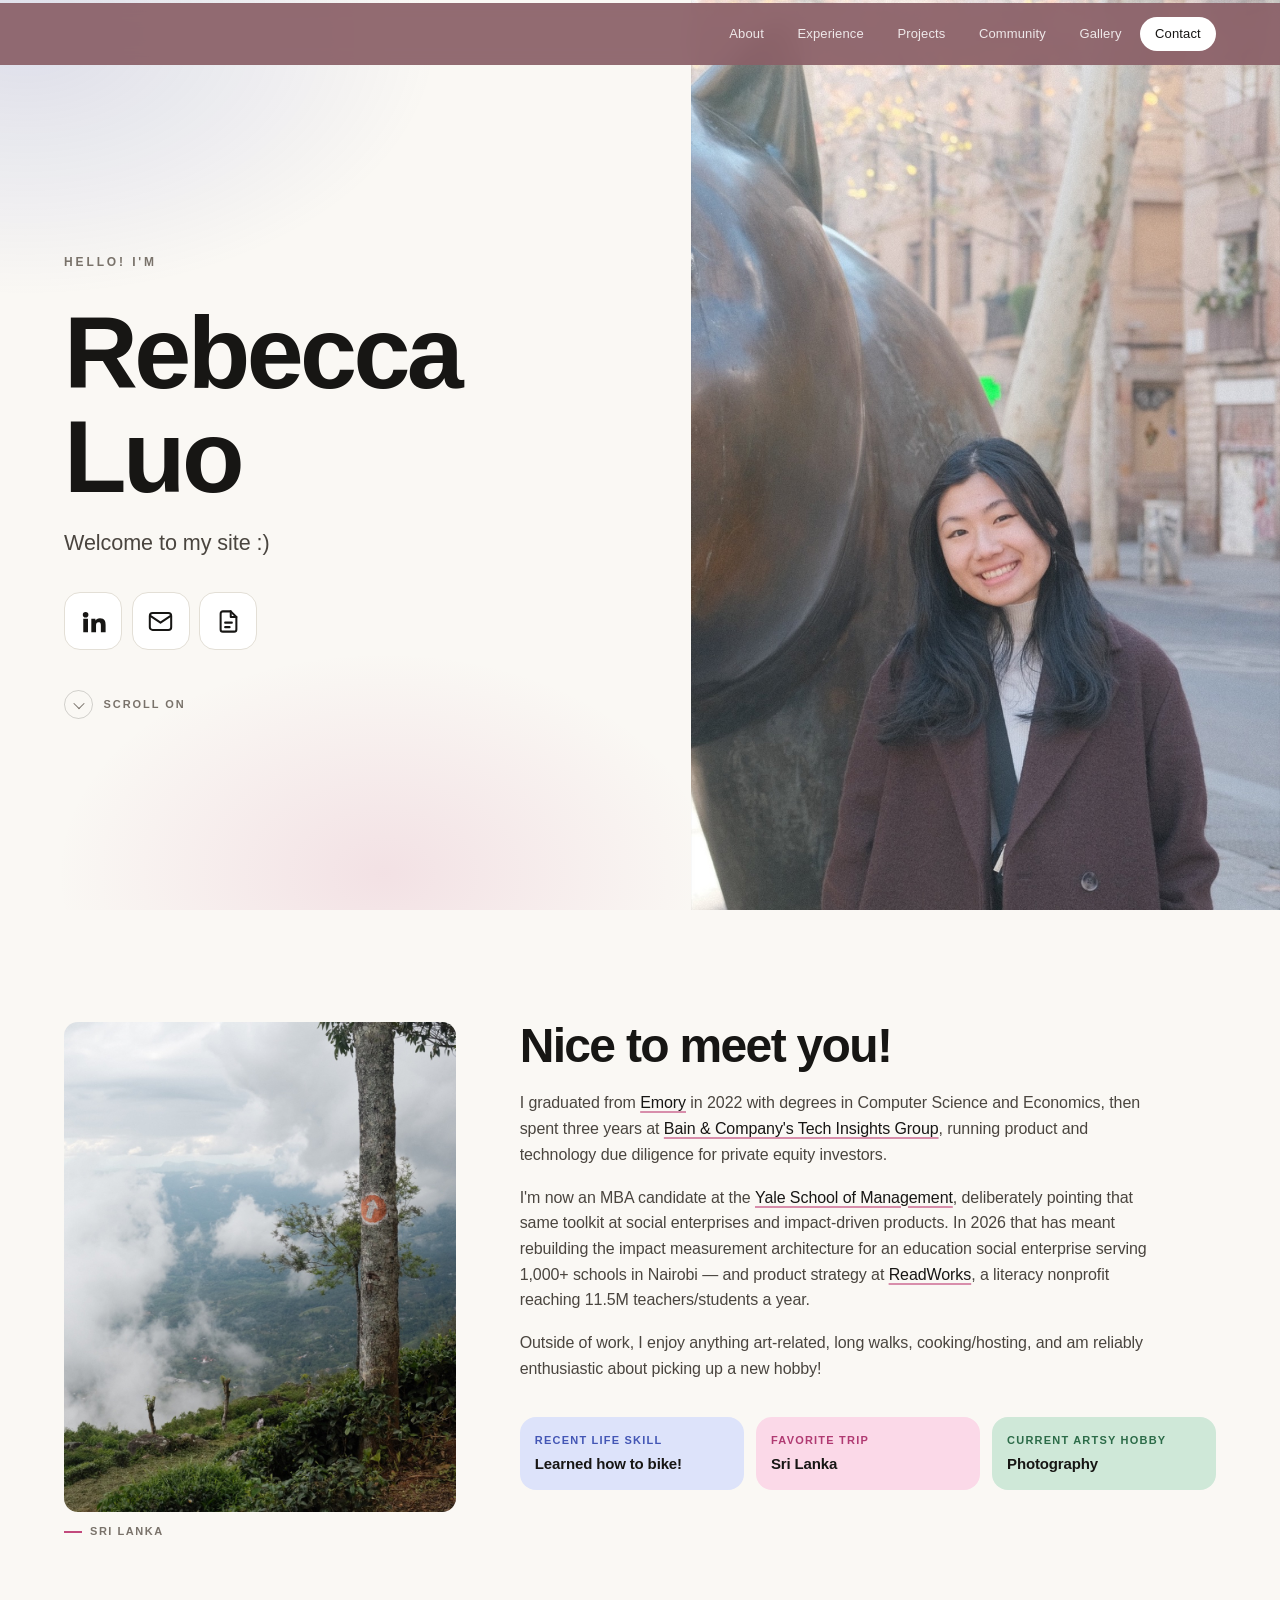
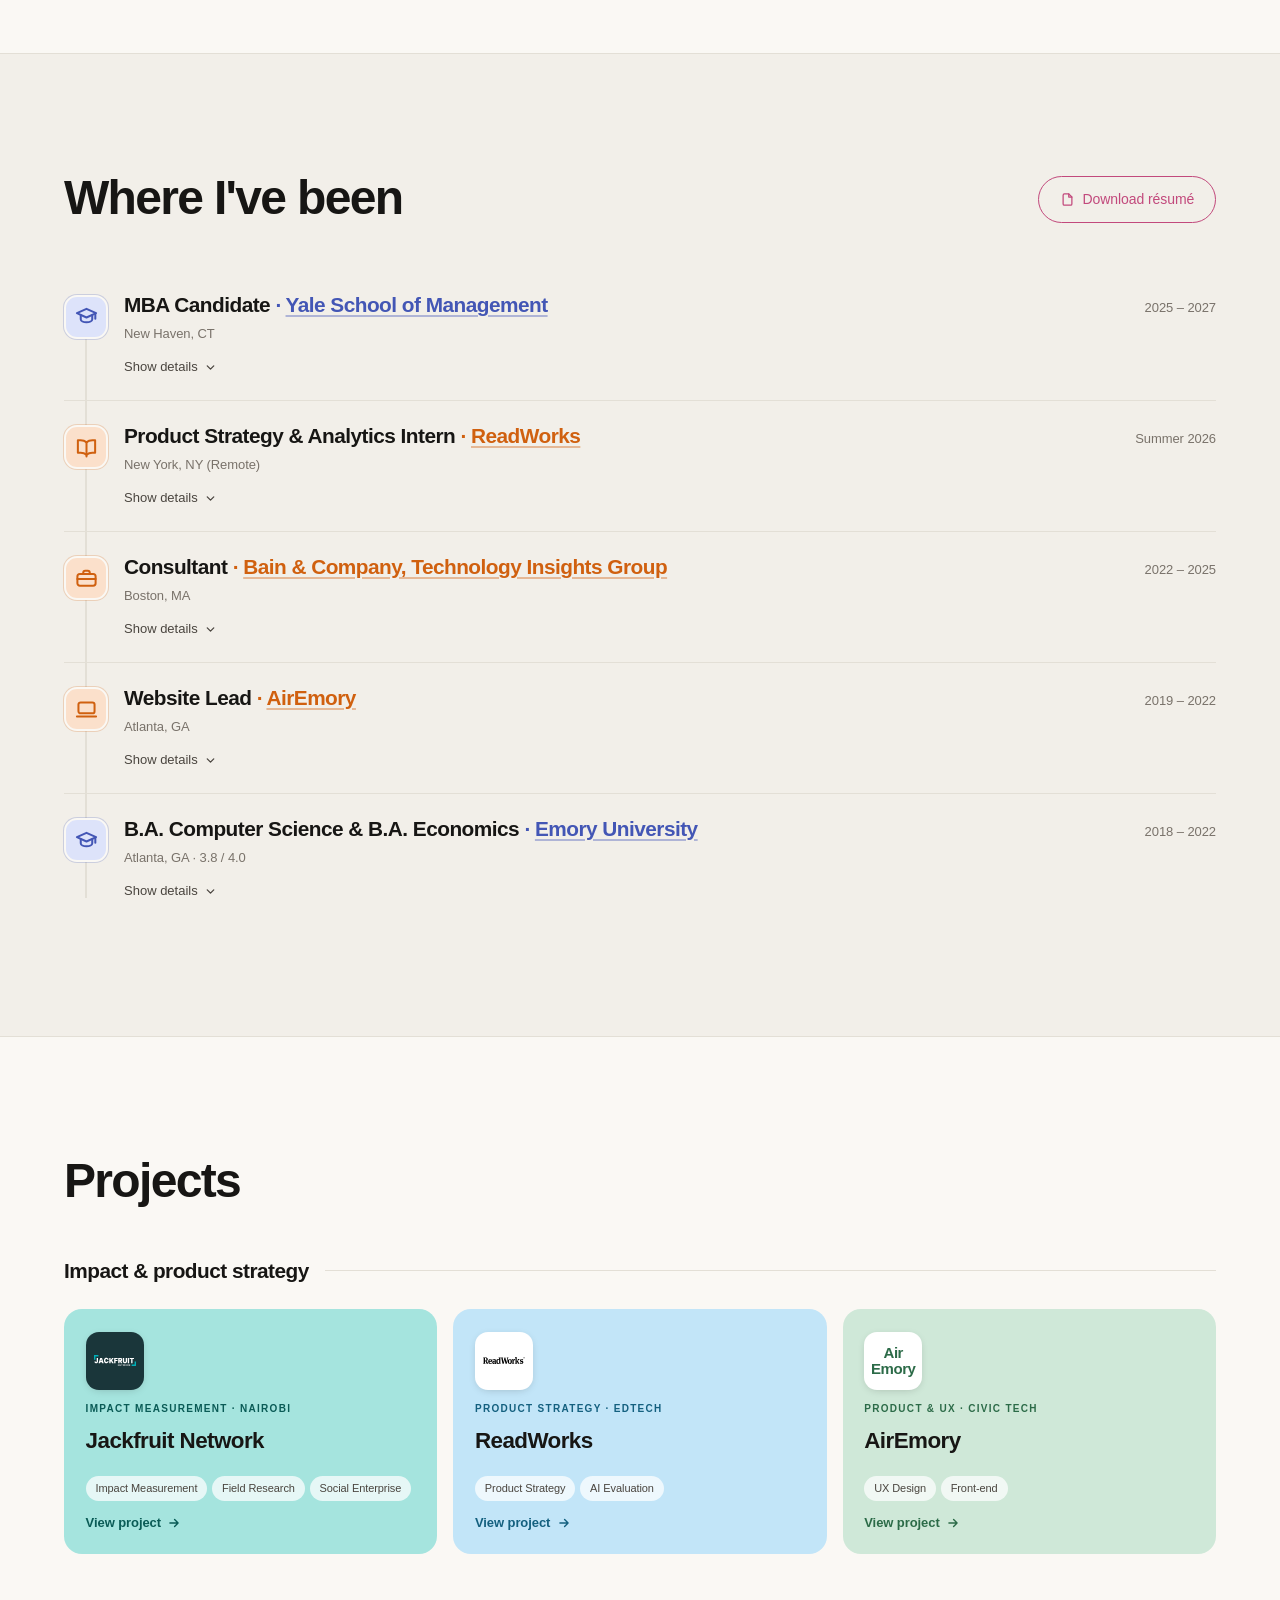
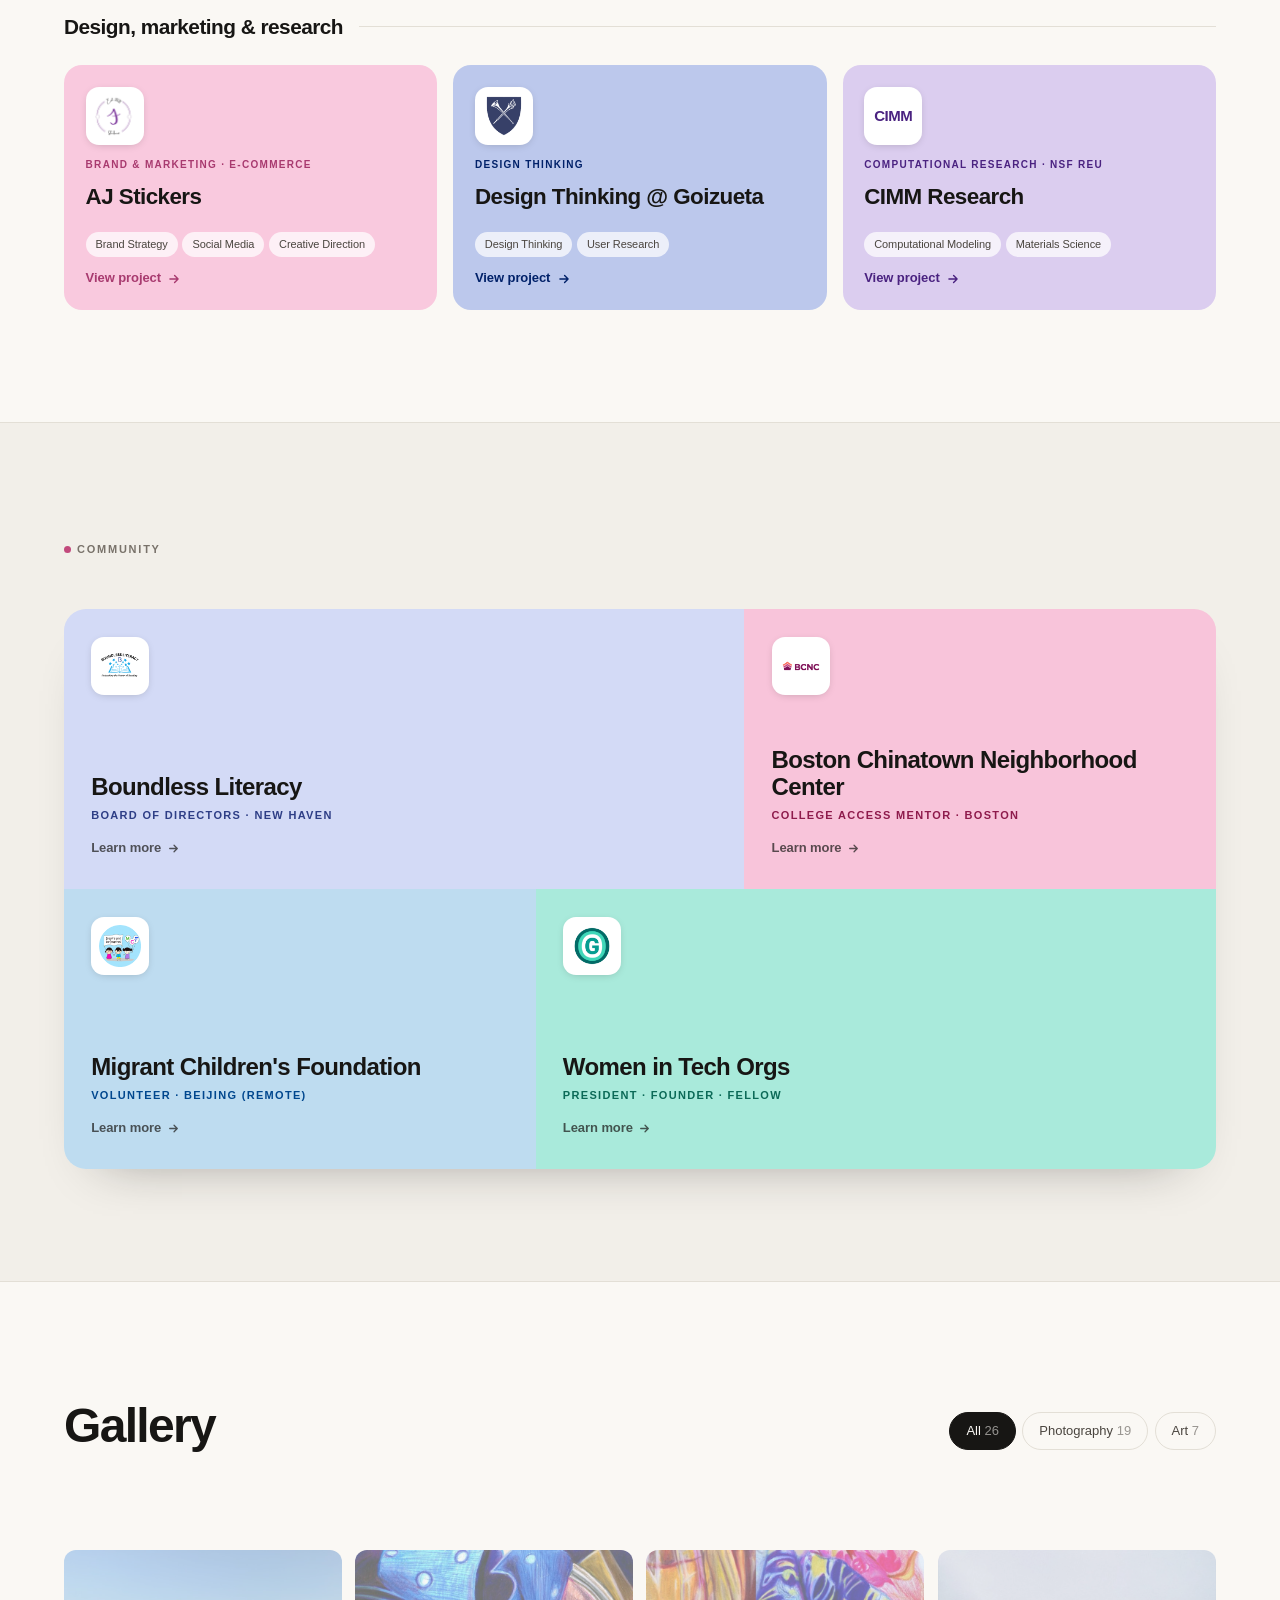
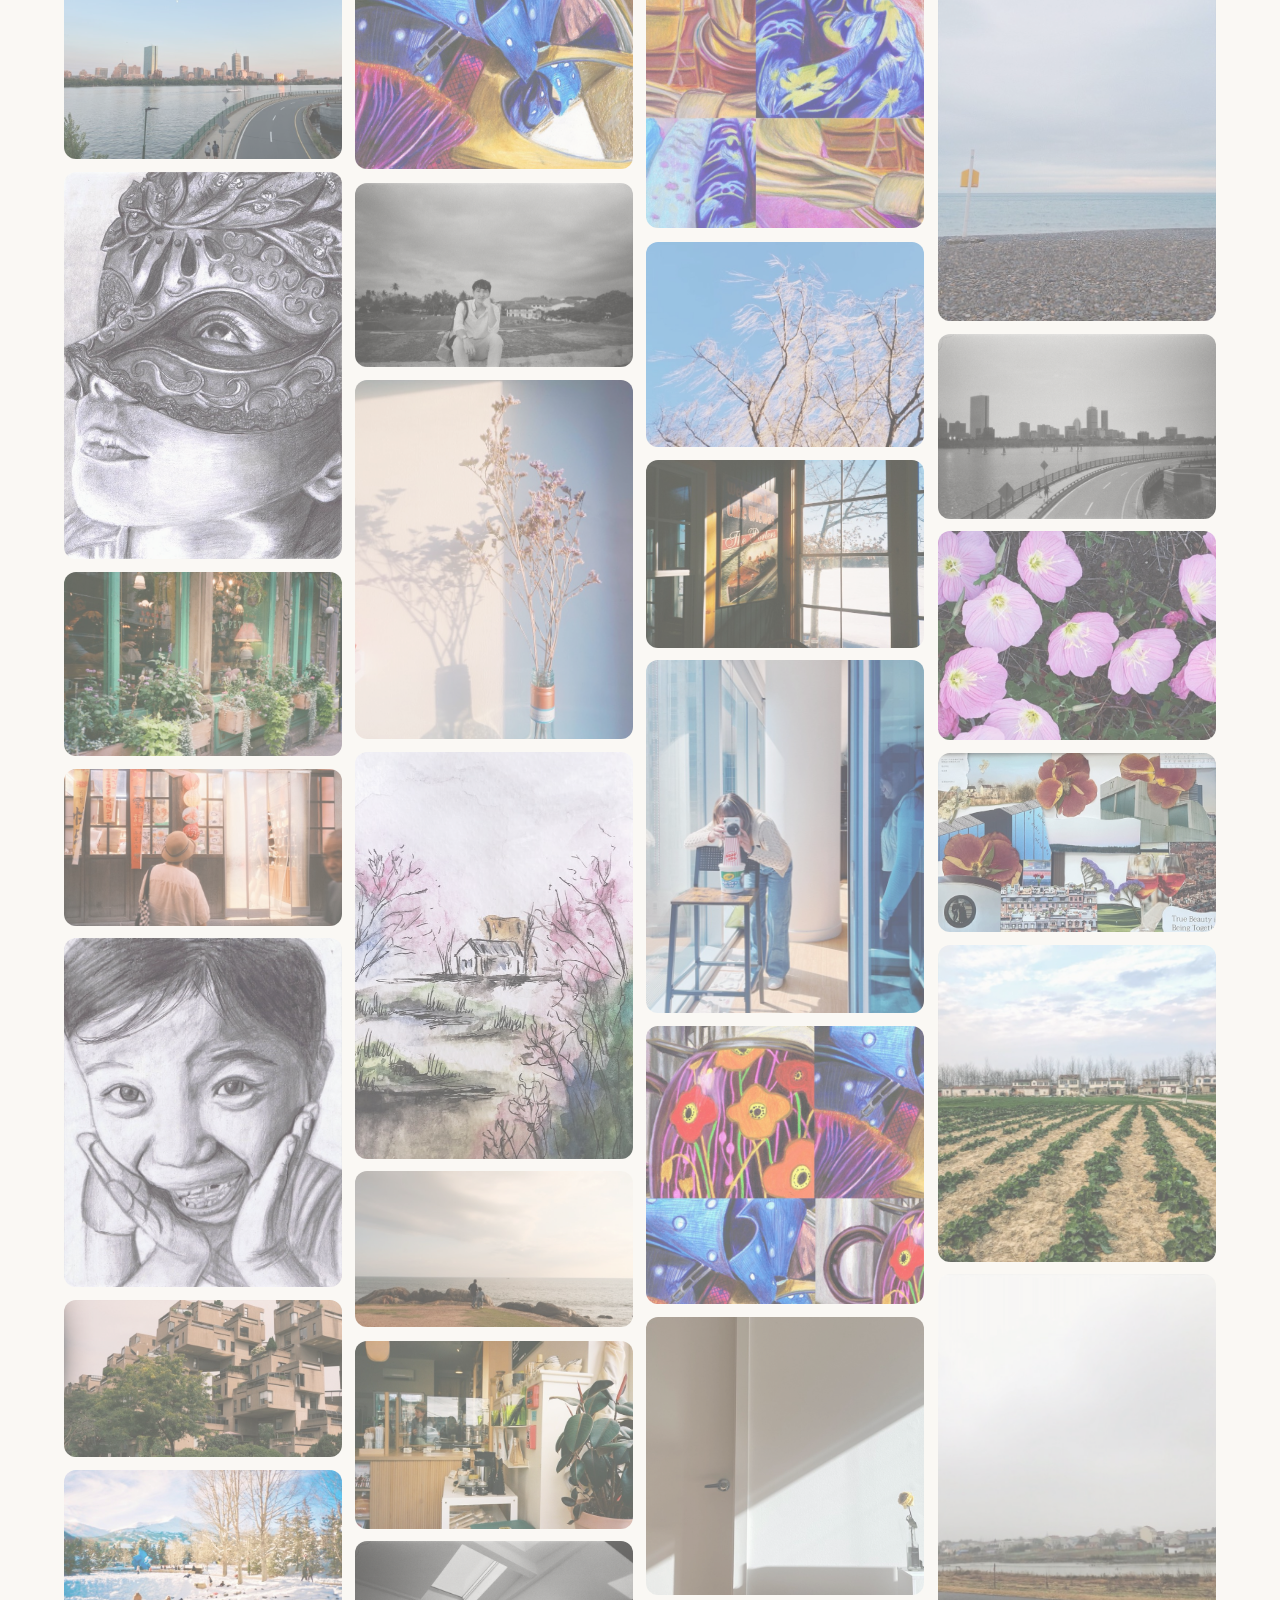
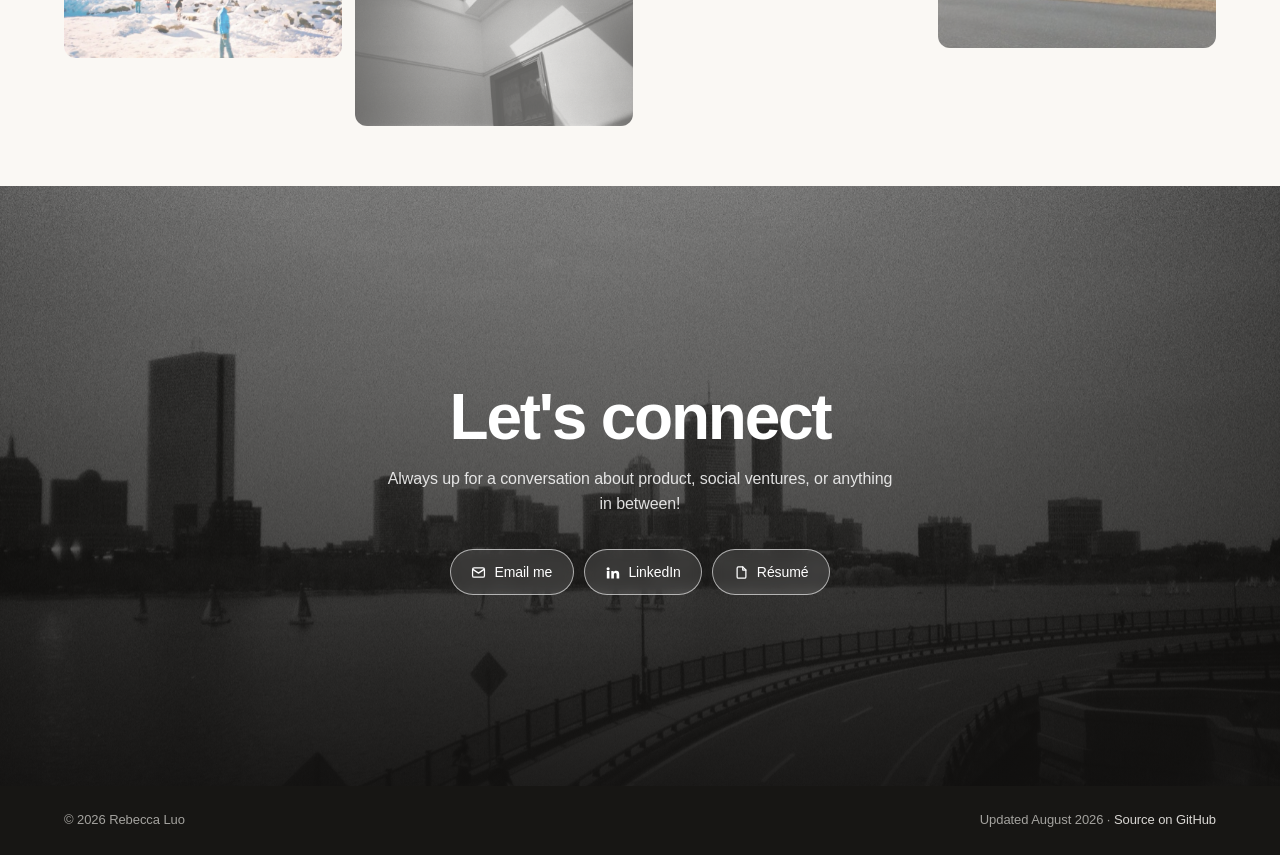
==== commit 0a139a5f: "Update index.html" ====
--- a/index.html
+++ b/index.html
@@ -104,7 +104,7 @@
   </div>
 
   <div class="hero__photo" data-reveal style="--delay:150ms">
-    <img src="assets/img/portrait.jpg" width="1121" height="1400"
+    <img src="assets/img/portrait.jpg" width="1121" height="1300"
          alt="Rebecca Luo standing beside the bronze cat sculpture on the Rambla del Raval in Barcelona.">
   </div>
 </section>
@@ -165,7 +165,6 @@
 
     <div class="section-head" data-reveal>
       <div>
-        <p class="eyebrow" style="--dot:var(--orange)">Career</p>
         <h2 class="section-title display" id="exp-h">Where I've been</h2>
       </div>
       <a class="btn btn--accent" href="assets/docs/Rebecca-Luo-Resume.pdf" target="_blank" rel="noopener">
@@ -292,9 +291,7 @@
   <div class="shell">
 
     <div style="max-width:44rem;margin-bottom:clamp(2rem,5vw,3rem)" data-reveal>
-      <p class="eyebrow" style="--dot:var(--peri)">Selected work</p>
       <h2 class="section-title display" id="proj-h">Projects</h2>
-      <p class="lede">Click any card for the brief.</p>
     </div>
 
     <div class="cluster">
@@ -406,8 +403,6 @@
 
     <div style="max-width:44rem;margin-bottom:clamp(2rem,5vw,3rem)" data-reveal>
       <p class="eyebrow" style="--dot:var(--pink)">Community</p>
-      <h2 class="section-title display" id="comm-h">Organizations</h2>
-      <p class="lede">I am incredibly passionate about education access. Click a block to read about some organizations I loved being involved with.</p>
     </div>
 
     <div class="orgs" data-reveal>
@@ -476,9 +471,7 @@
 
     <div class="section-head" data-reveal>
       <div style="max-width:38rem">
-        <p class="eyebrow" style="--dot:var(--pink)">Just for fun</p>
         <h2 class="section-title display" id="gal-h">Gallery</h2>
-        <p class="lede">I draw, paint, and shoot film, and I pick up new art-adjacent hobbies frequently. Here's a snapshot of my artistic corner.</p>
       </div>
       <div class="filters" role="group" aria-label="Filter gallery">
         <button class="filter" type="button" data-filter="all" aria-pressed="true">All <b>26</b></button>
@@ -624,11 +617,10 @@
 <!-- Contact =========================================================== -->
 <section class="contact" id="contact" aria-labelledby="contact-h">
   <div class="contact__bg" aria-hidden="true">
-    <img src="assets/img/boston-bw.jpg" alt="" width="1800" height="1194" loading="lazy" decoding="async">
+    <img src="assets/img/boston-bw.jpg" alt="" width="1800" height="900" loading="lazy" decoding="async">
   </div>
 
   <div class="contact__inner">
-    <p class="eyebrow" data-reveal>Say hello</p>
     <h2 class="contact__title display" id="contact-h" data-reveal style="--delay:60ms">Let's connect</h2>
     <p class="contact__sub" data-reveal style="--delay:120ms">
       Always up for a conversation about product, social ventures, or anything in between!
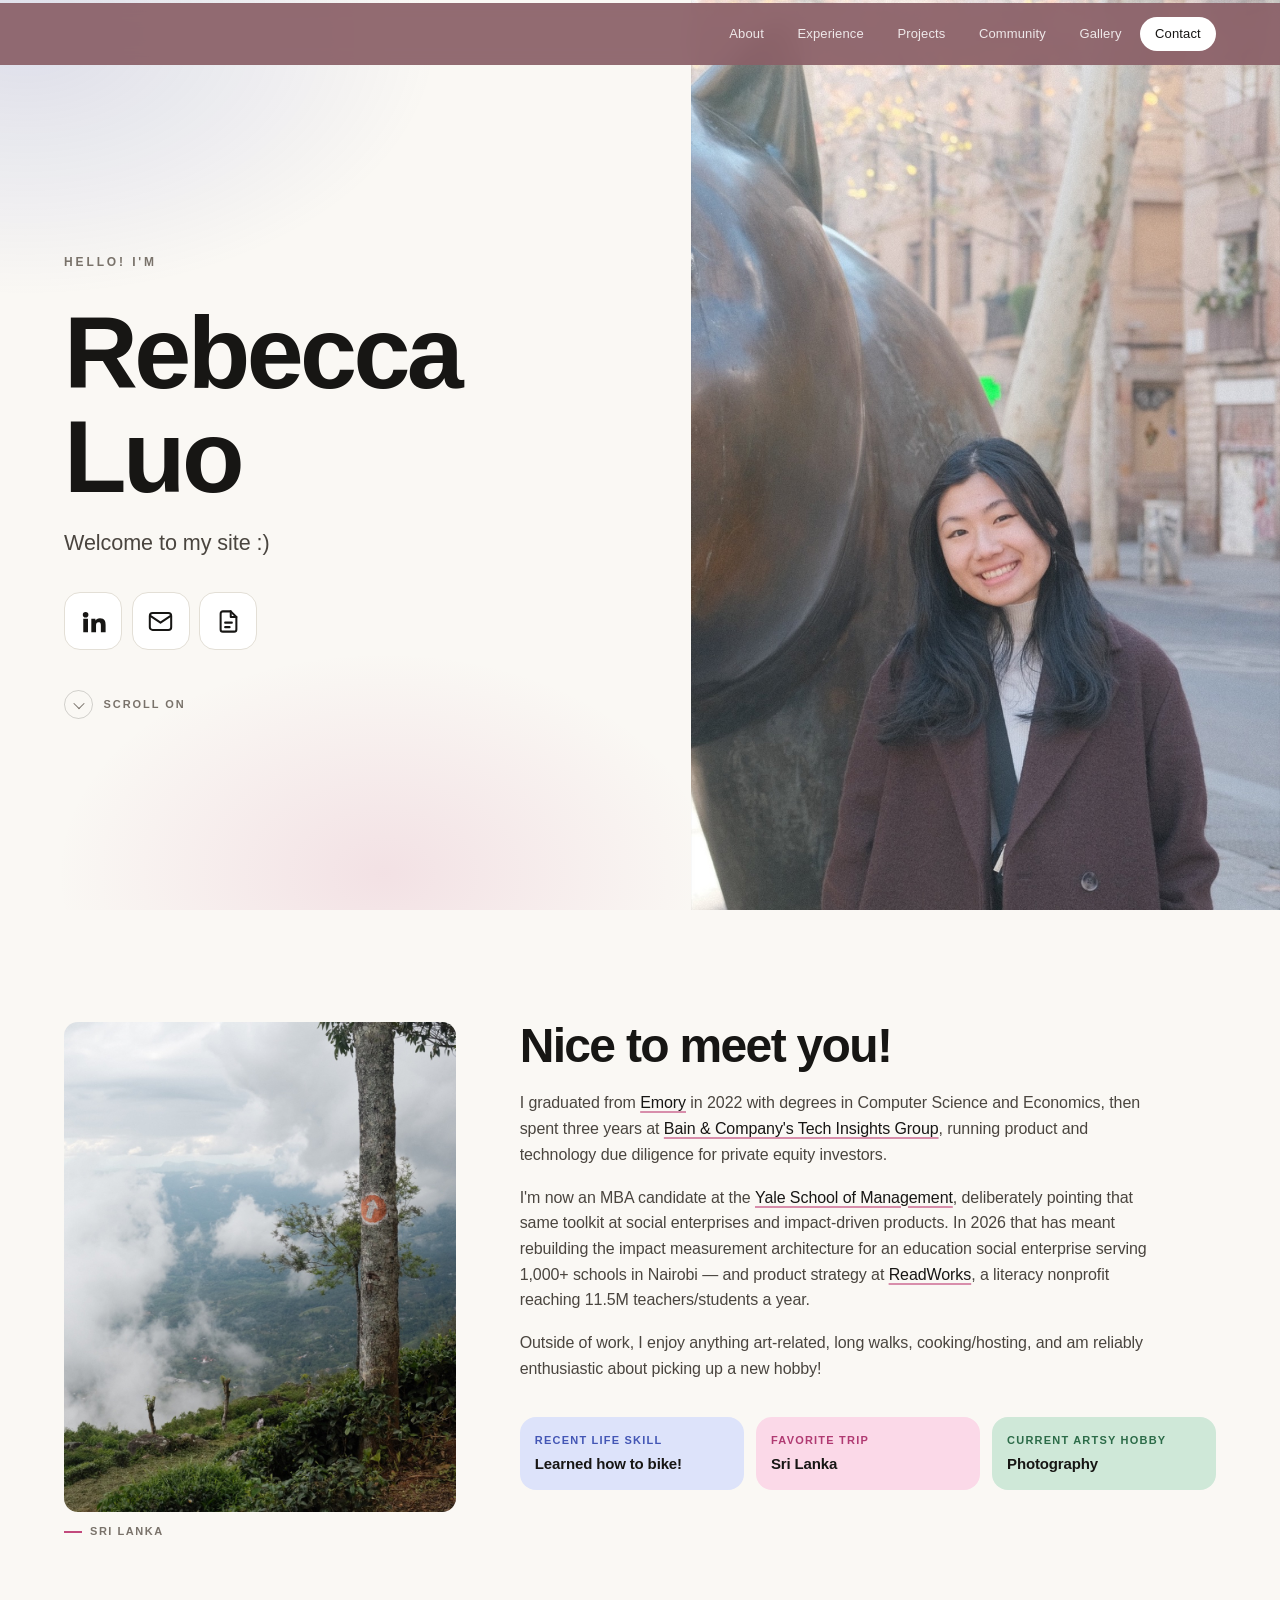
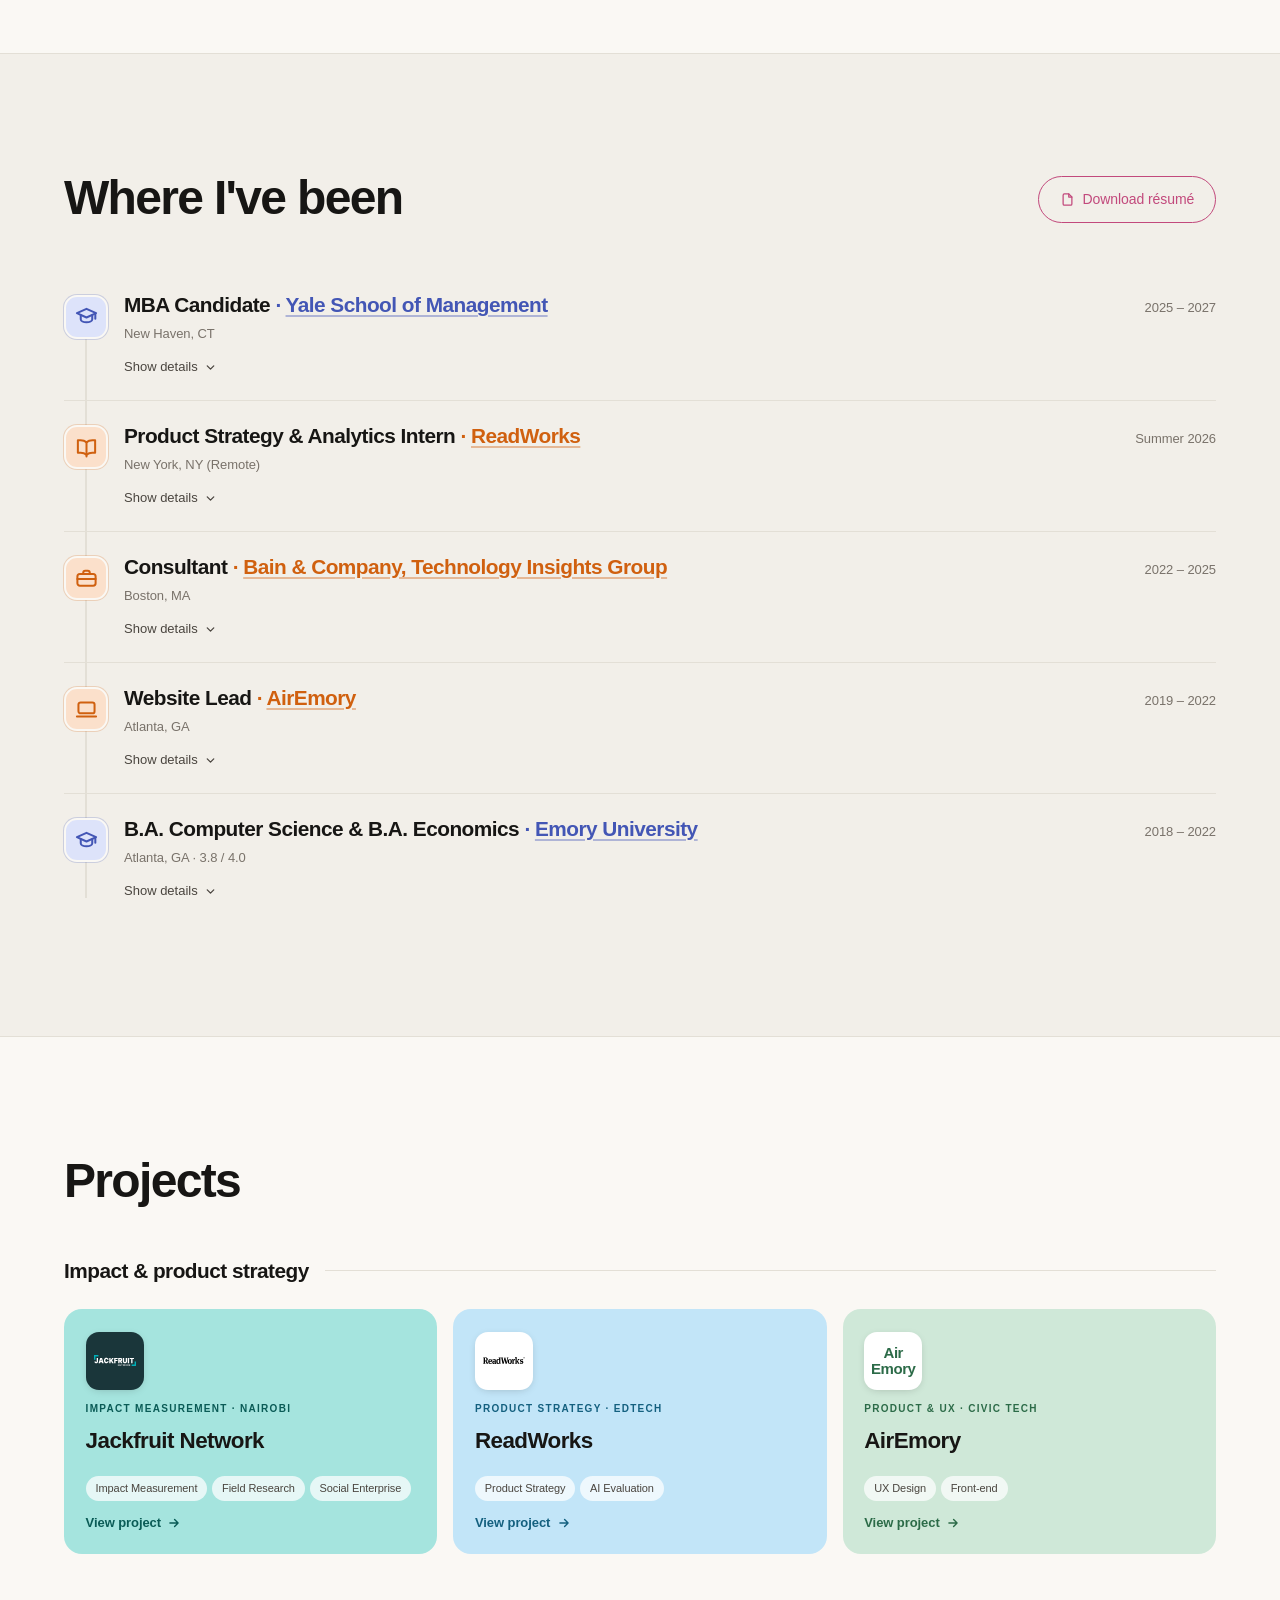
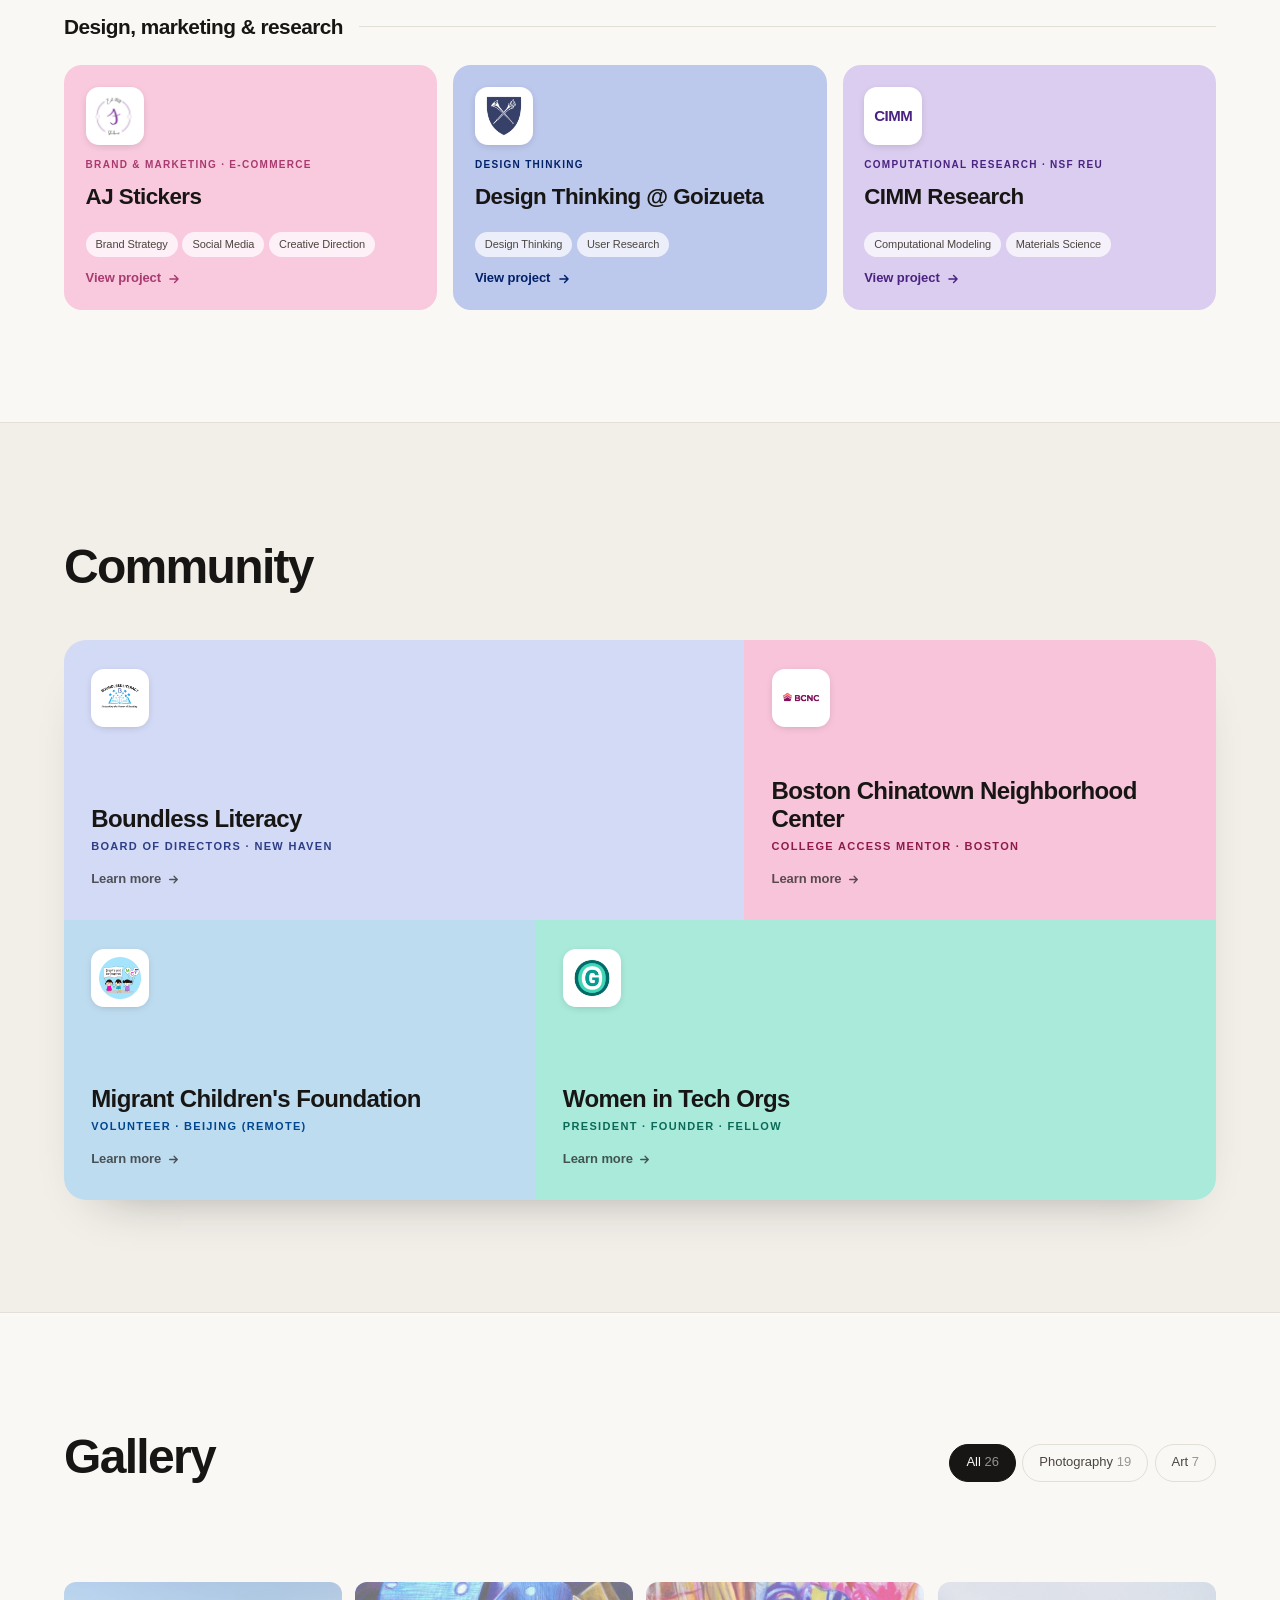
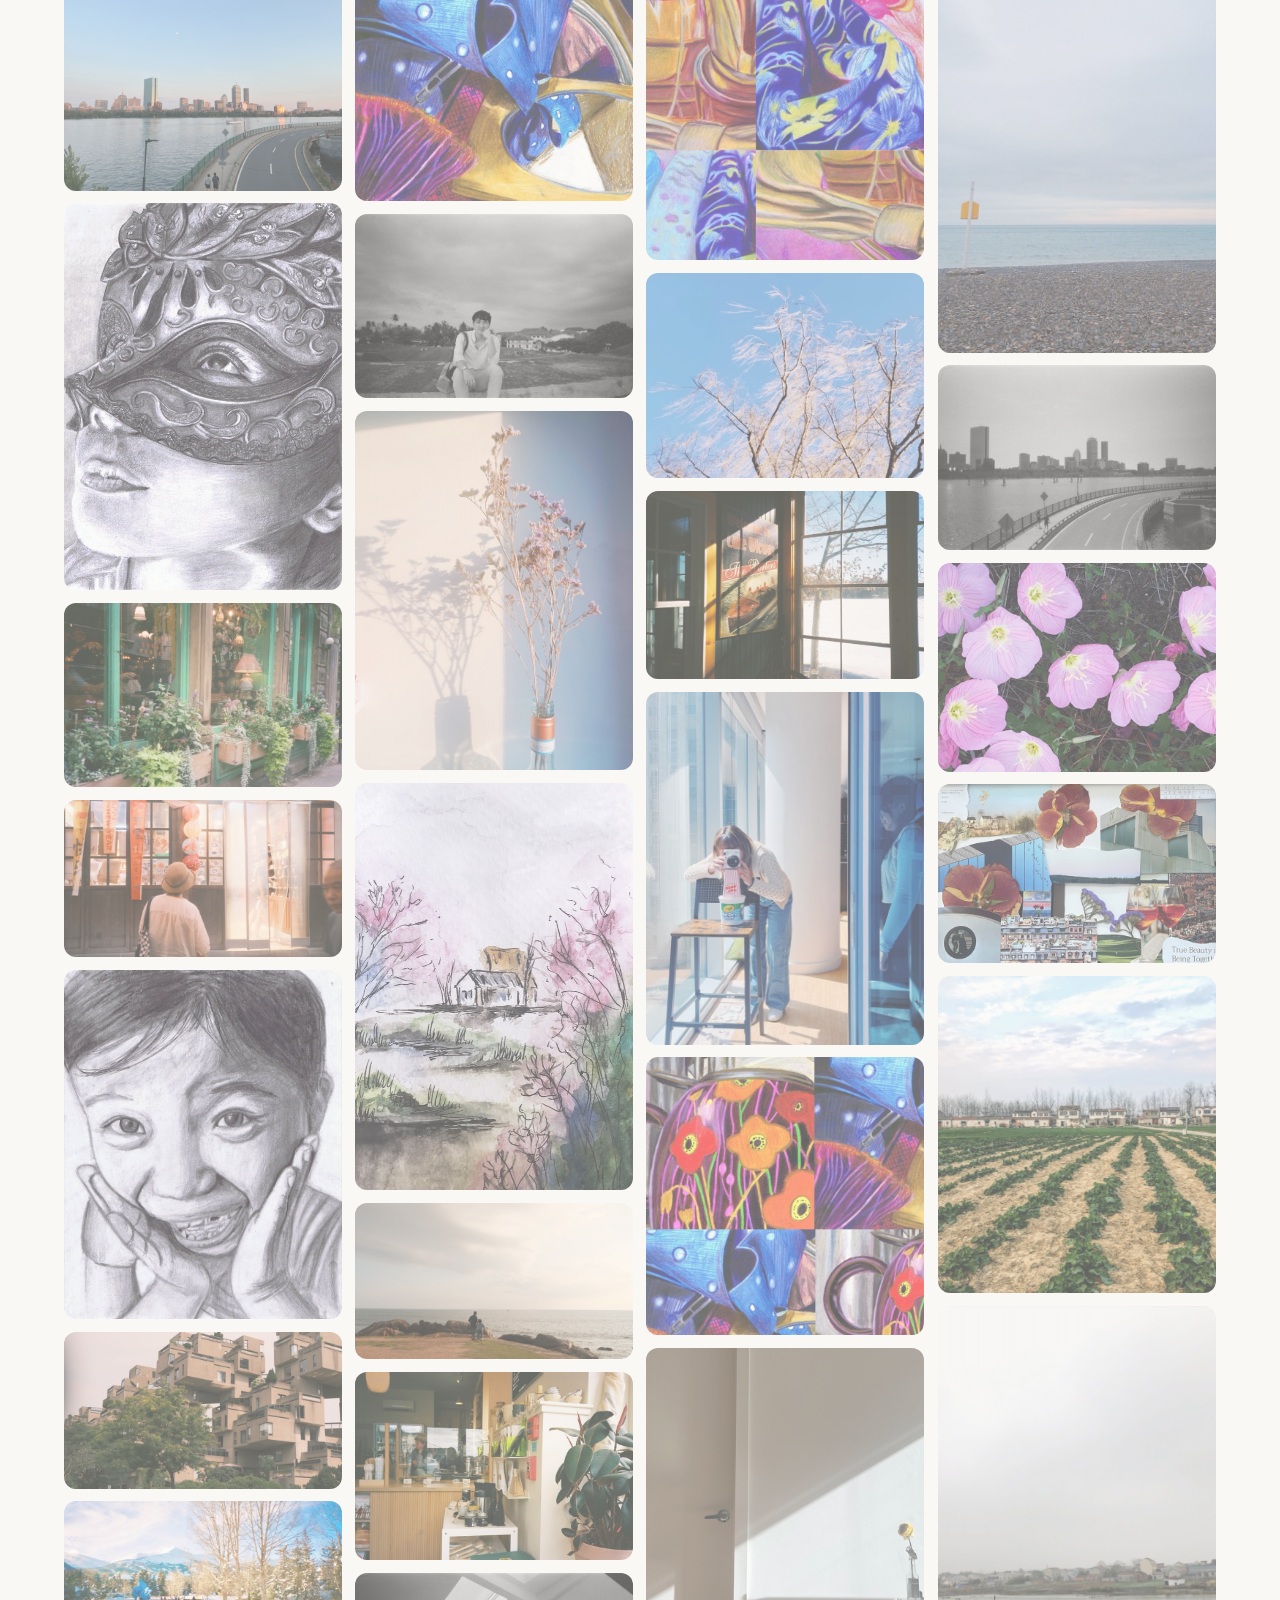
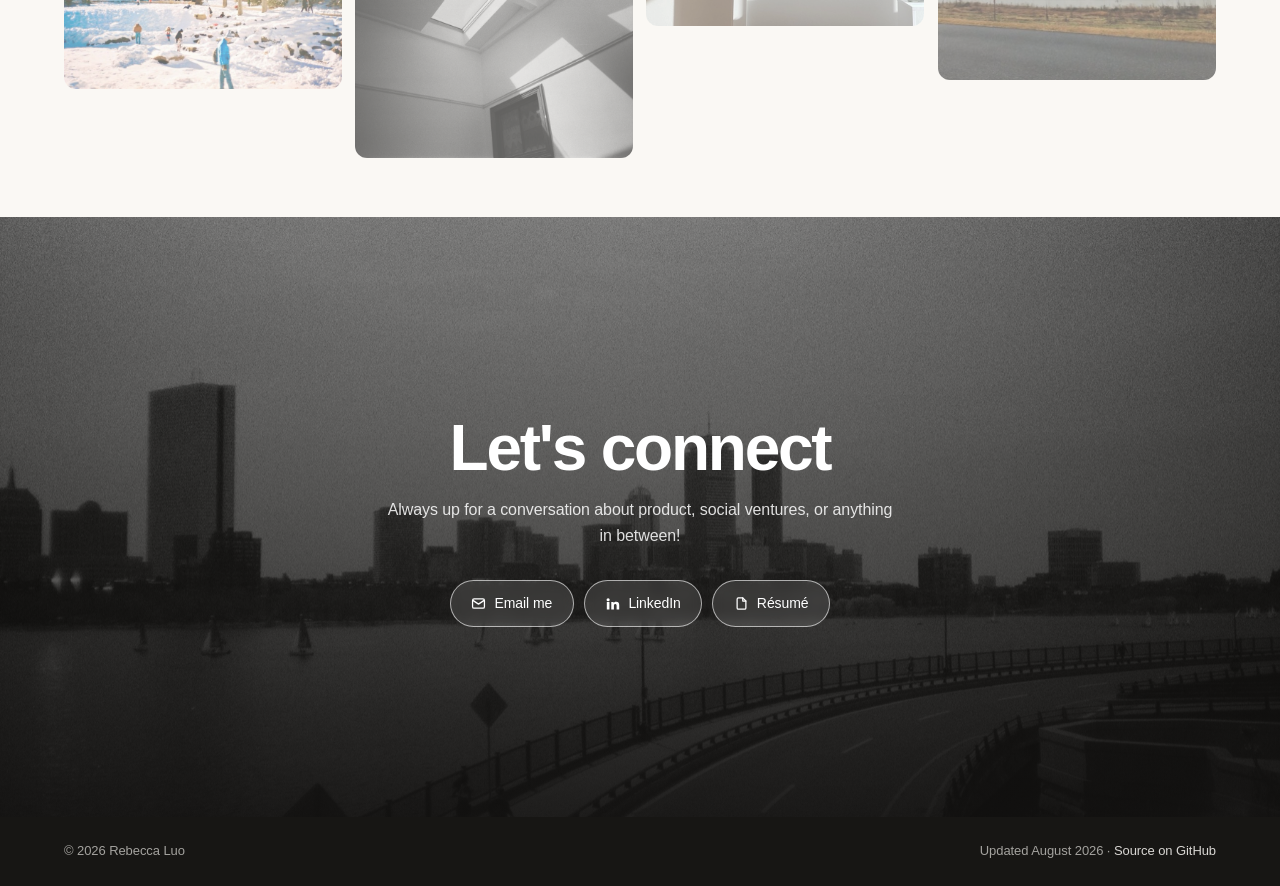
==== commit c590ec3b: "Update index.html" ====
--- a/index.html
+++ b/index.html
@@ -104,7 +104,7 @@
   </div>
 
   <div class="hero__photo" data-reveal style="--delay:150ms">
-    <img src="assets/img/portrait.jpg" width="1121" height="1300"
+    <img src="assets/img/portrait.jpg" width="1121" height="1100"
          alt="Rebecca Luo standing beside the bronze cat sculpture on the Rambla del Raval in Barcelona.">
   </div>
 </section>
@@ -402,7 +402,7 @@
   <div class="shell">
 
     <div style="max-width:44rem;margin-bottom:clamp(2rem,5vw,3rem)" data-reveal>
-      <p class="eyebrow" style="--dot:var(--pink)">Community</p>
+        <h2 class="section-title display" id="com-h">Community</h2>
     </div>
 
     <div class="orgs" data-reveal>
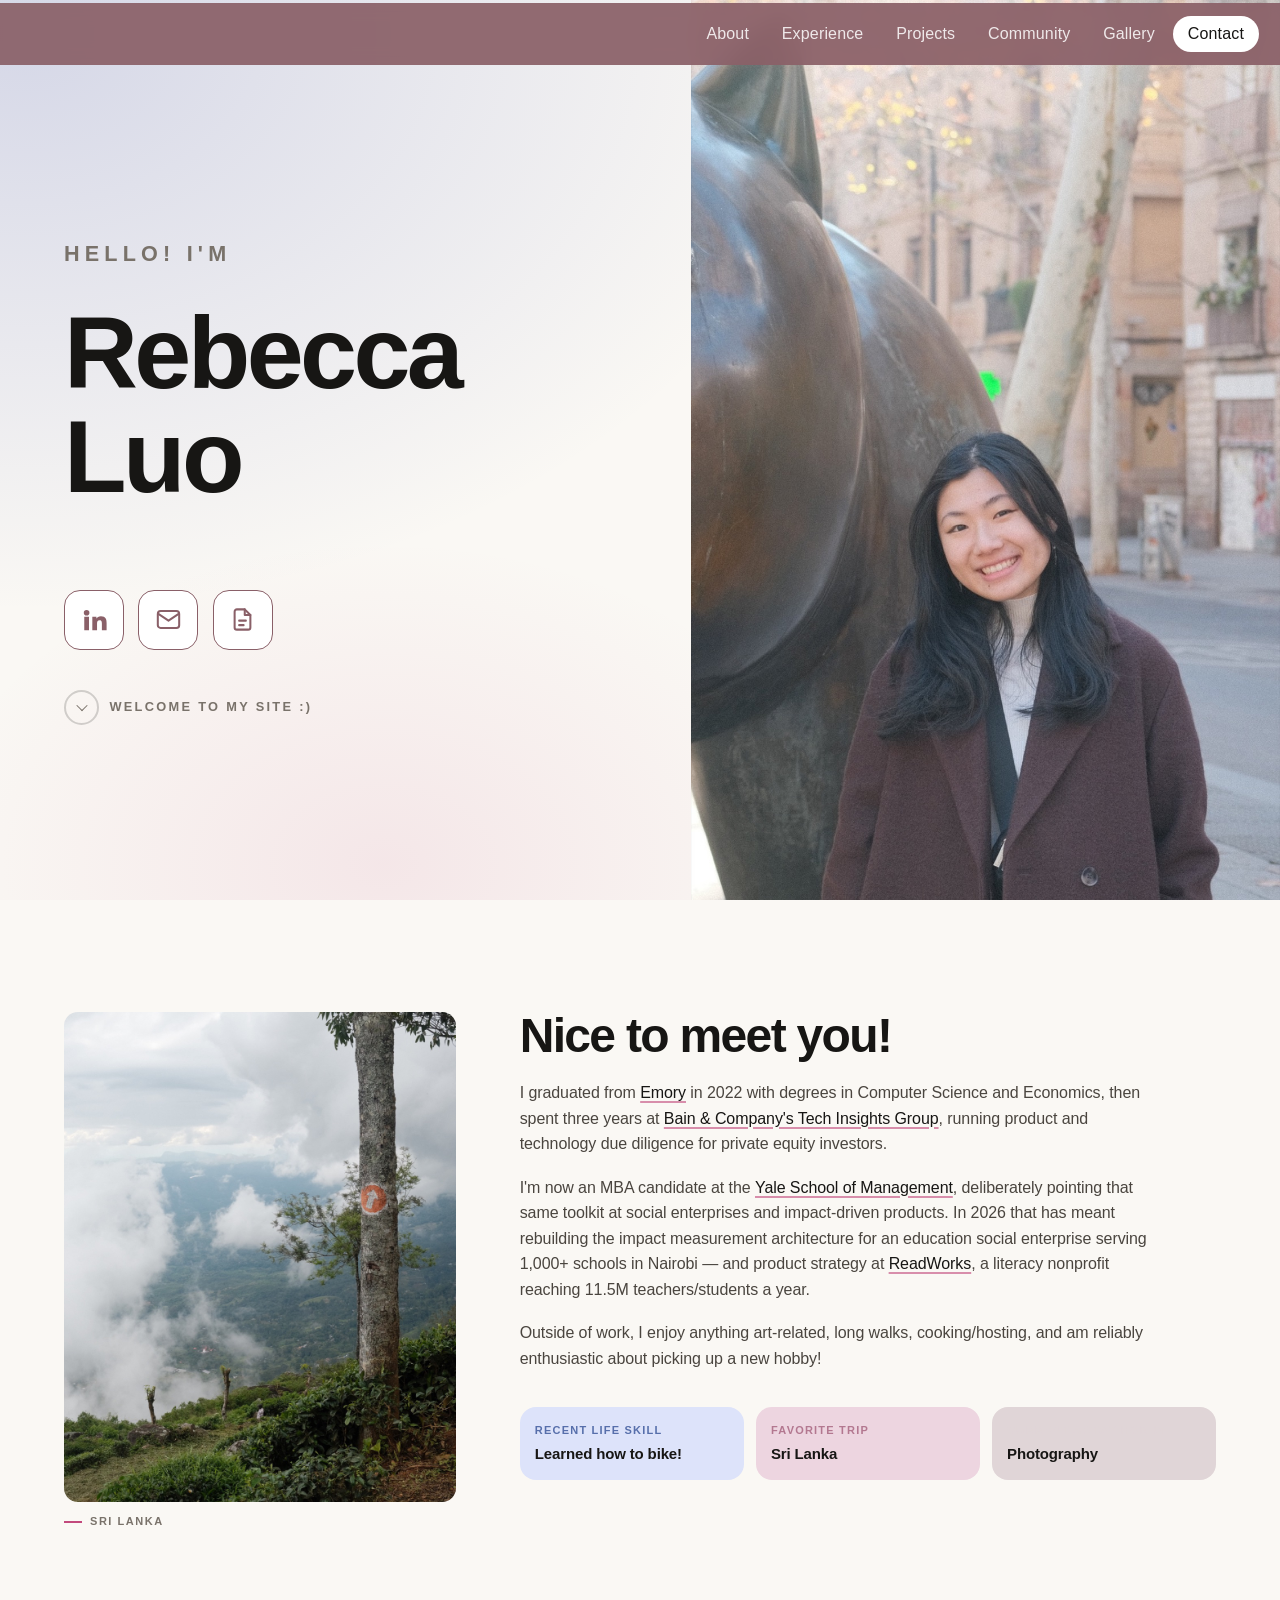
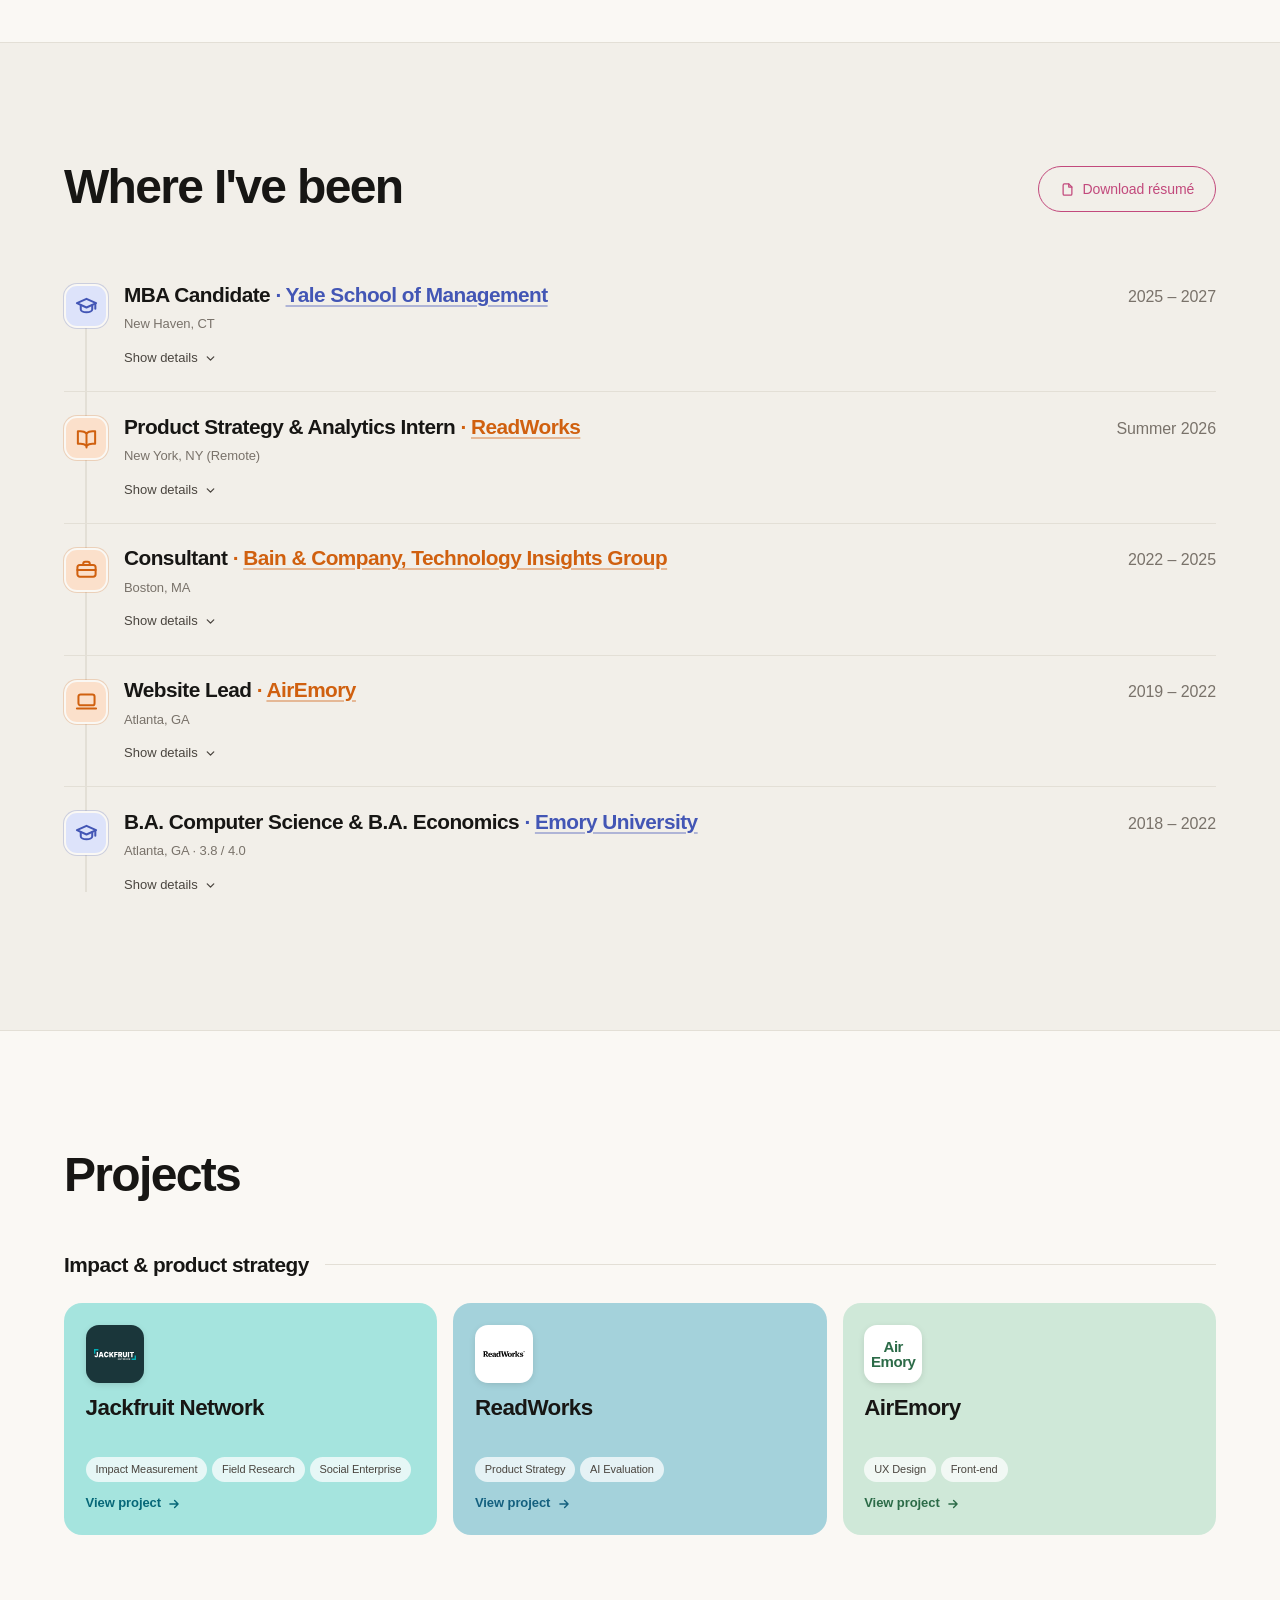
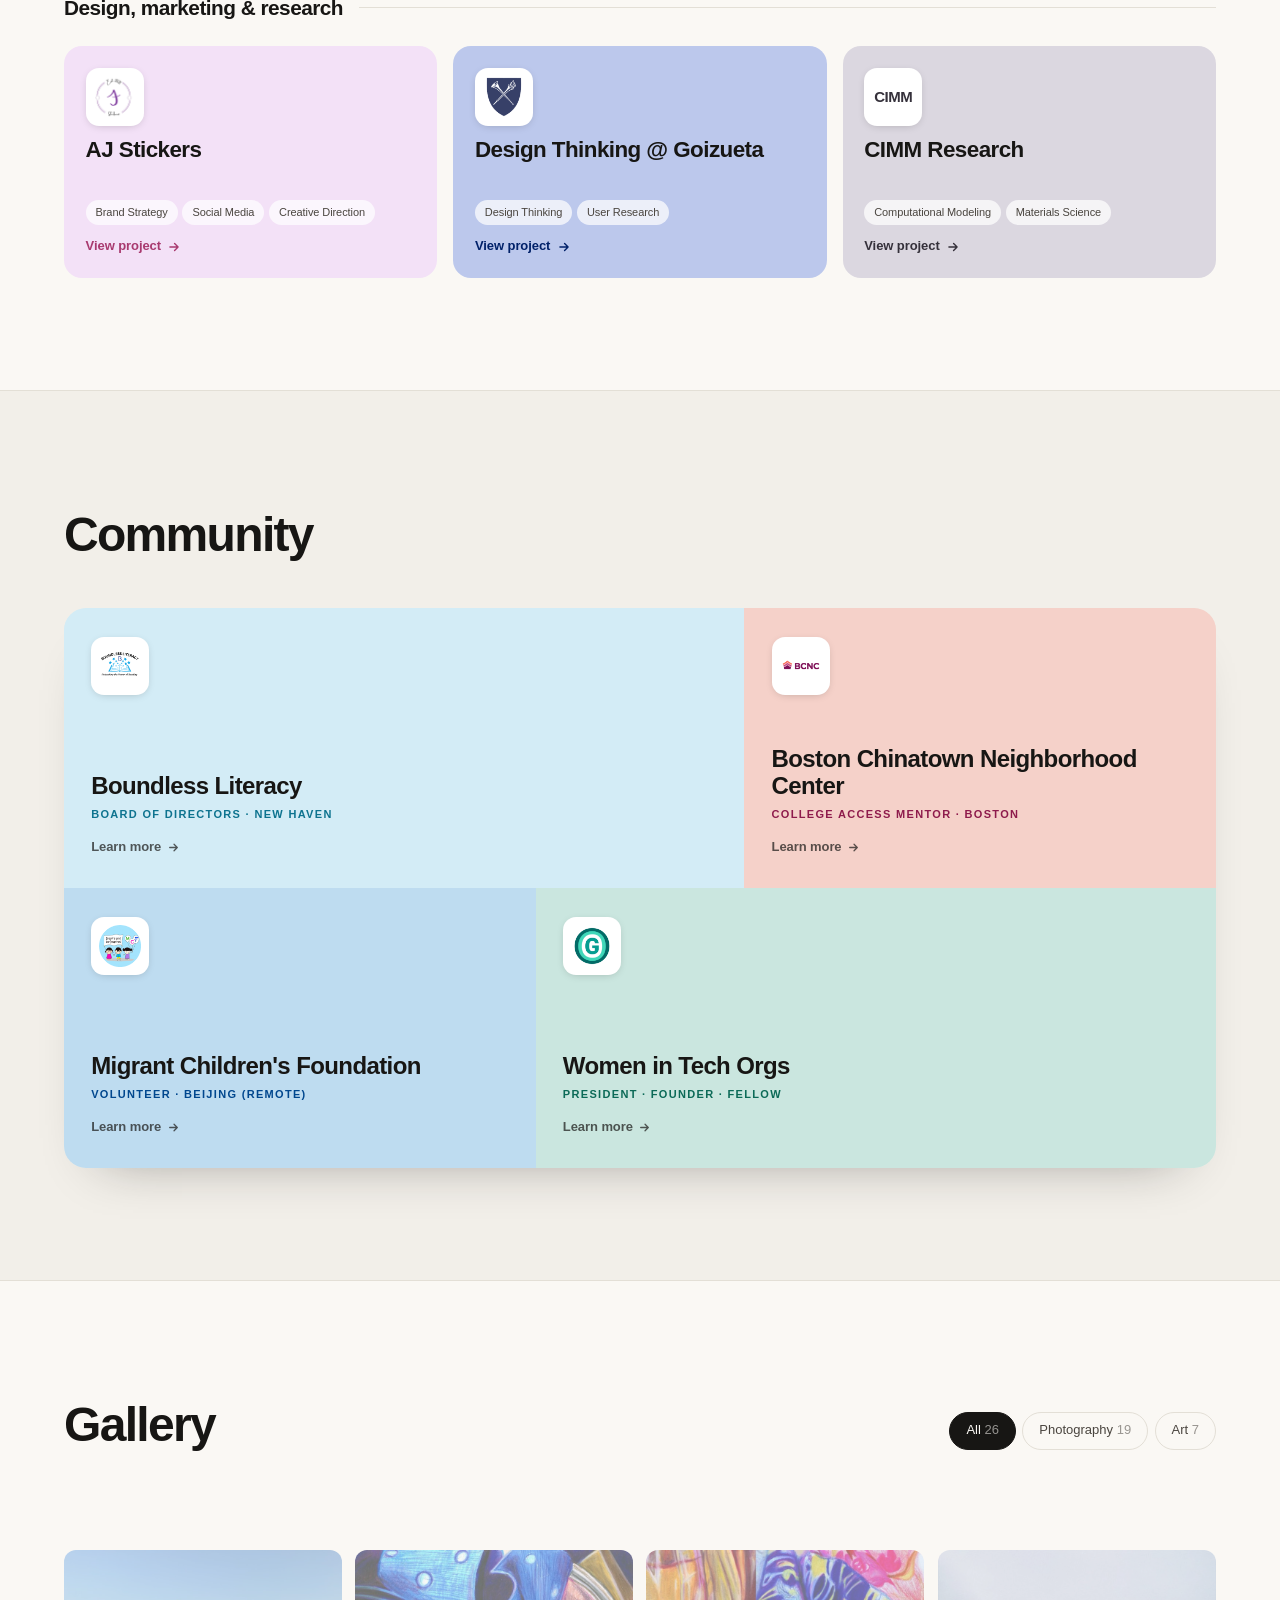
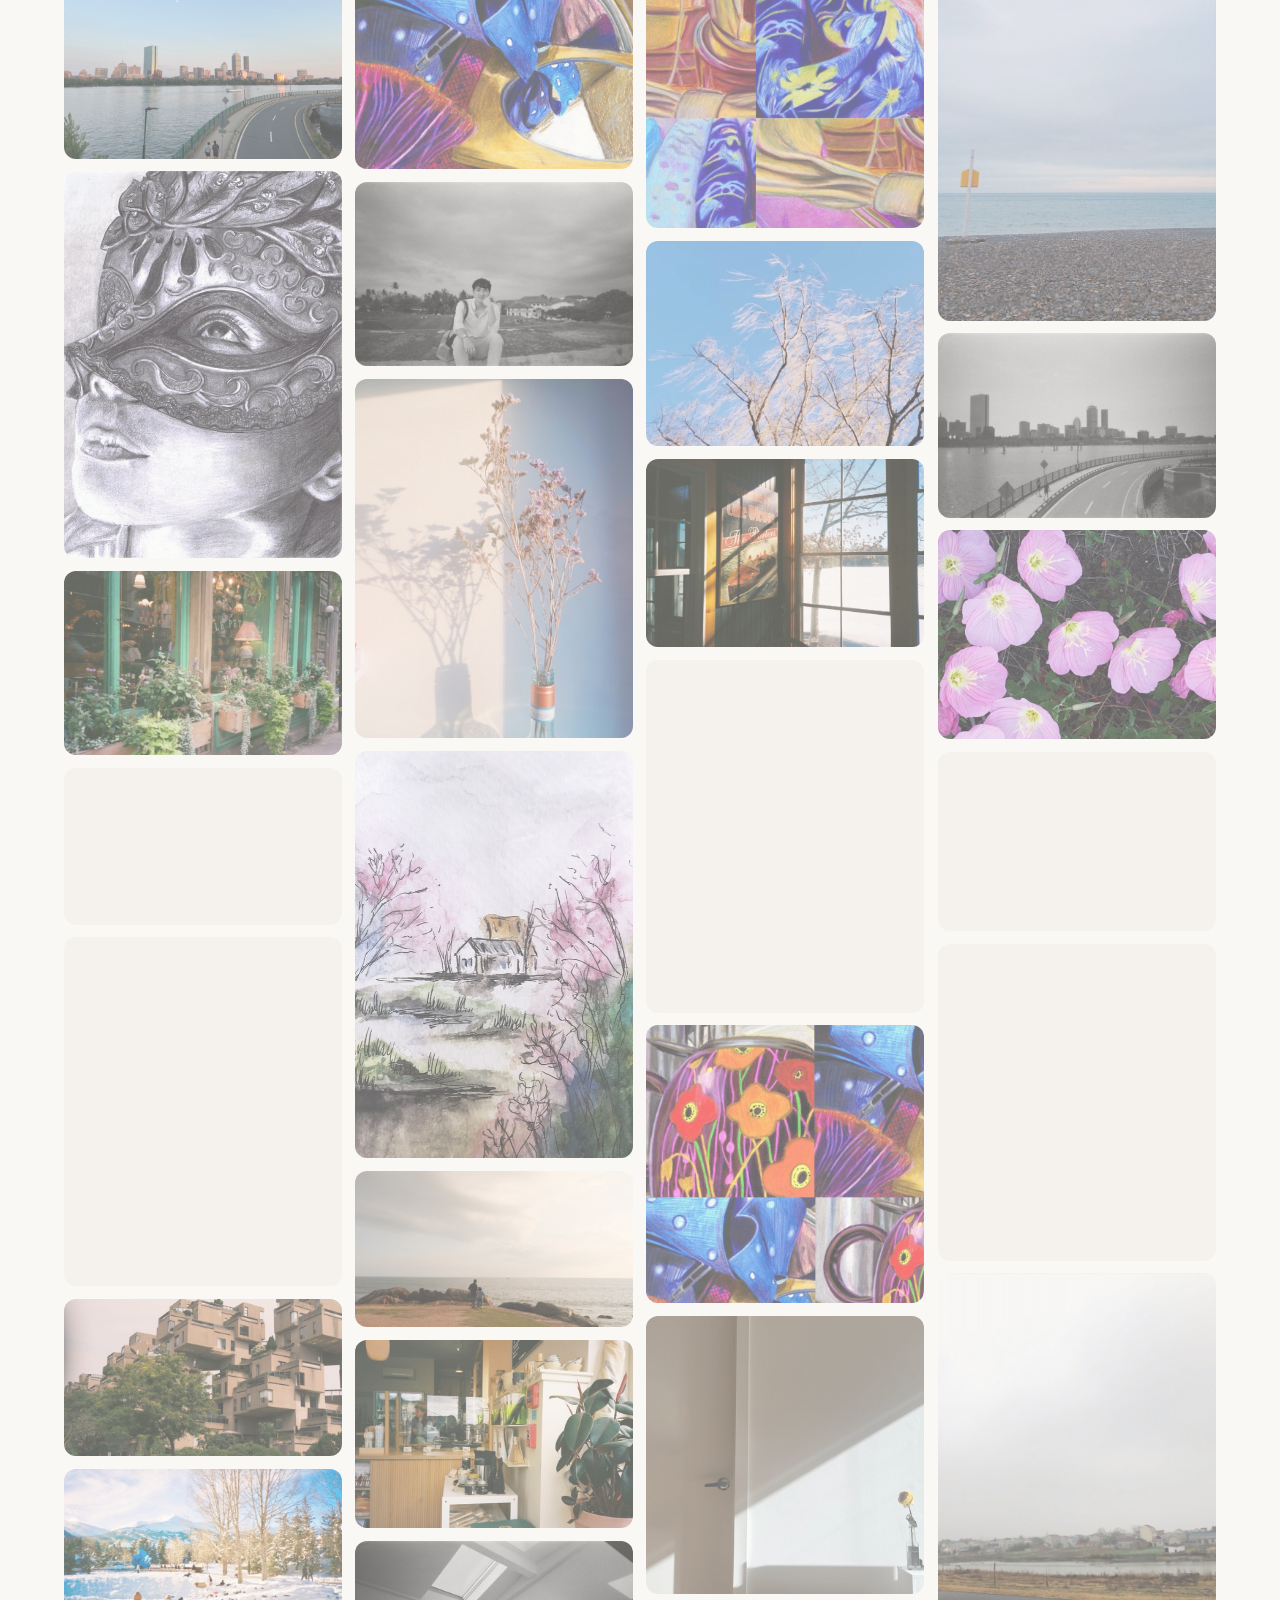
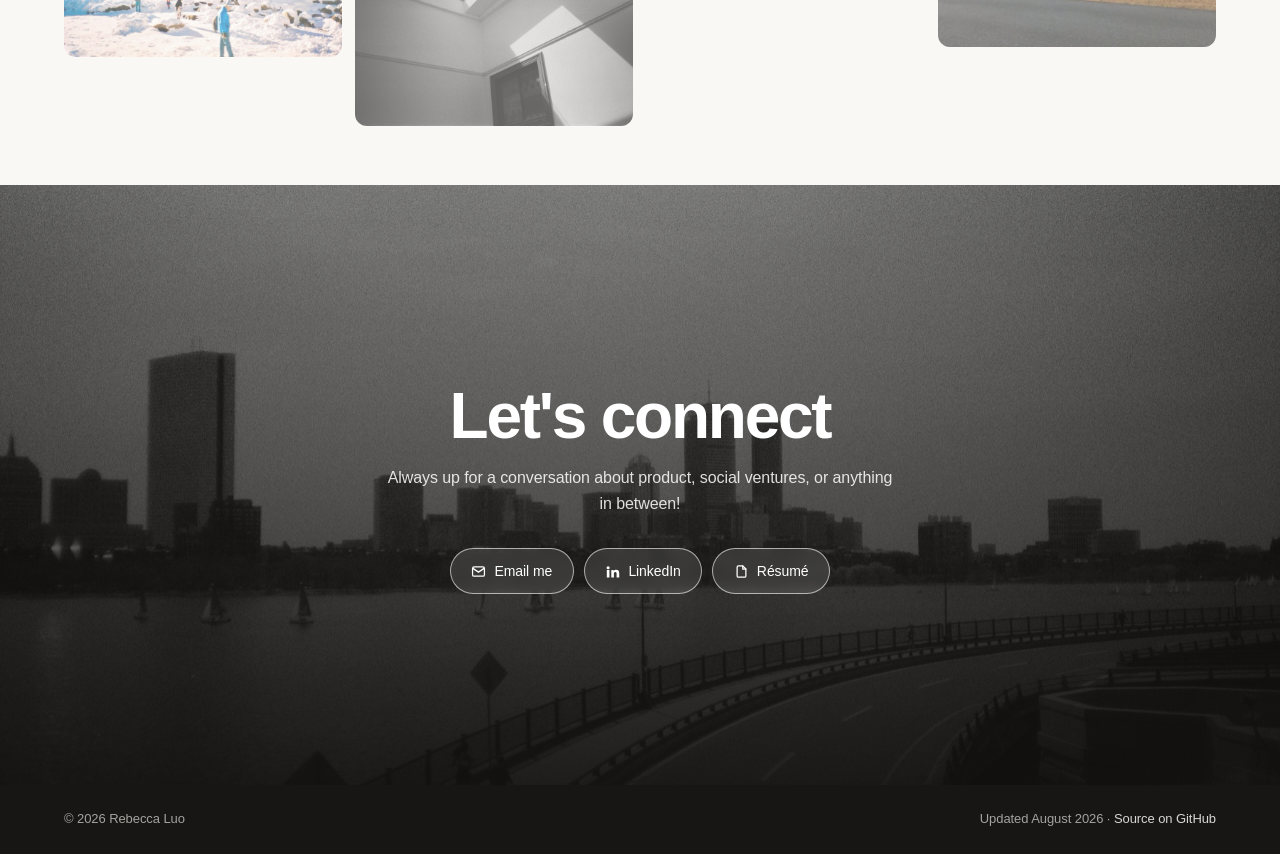
==== commit 1753466a: "Update index.html" ====
--- a/index.html
+++ b/index.html
@@ -86,21 +86,20 @@
   <div class="hero__inner">
     <p class="hero__hello" data-reveal>Hello! I'm</p>
     <h1 class="hero__name display" id="hero-name" data-reveal style="--delay:60ms">Rebecca Luo</h1>
-    <p class="hero__welcome" data-reveal style="--delay:120ms">Welcome to my site :)</p>
 
     <div class="socials" data-reveal style="--delay:180ms">
-      <a class="social" style="--accent:#0a66c2" href="https://www.linkedin.com/in/rebecca-luo/" target="_blank" rel="noopener" aria-label="LinkedIn">
+      <a class="social" style="--accent:#576fab" href="https://www.linkedin.com/in/rebecca-luo/" target="_blank" rel="noopener" aria-label="LinkedIn">
         <svg viewBox="0 0 24 24" fill="currentColor" aria-hidden="true"><path d="M4.98 3.5a2.5 2.5 0 1 1 0 5 2.5 2.5 0 0 1 0-5zM2.9 21.5h4.2V9.6H2.9v11.9zM9.7 9.6h4v1.6h.06c.56-1.02 1.93-2.1 3.97-2.1 4.25 0 5.03 2.62 5.03 6.03v6.37h-4.2v-5.65c0-1.42-.03-3.25-2-3.25-2 0-2.3 1.54-2.3 3.14v5.76h-4.2V9.6z"/></svg>
       </a>
-      <a class="social" style="--accent:#c2497c" href="mailto:rebeccaluo0508@gmail.com" aria-label="Email Rebecca">
+      <a class="social" style="--accent:#b37890" href="mailto:rebeccaluo0508@gmail.com" aria-label="Email Rebecca">
         <svg viewBox="0 0 24 24" fill="none" stroke="currentColor" stroke-width="1.8" stroke-linecap="round" stroke-linejoin="round" aria-hidden="true"><rect x="2.5" y="4.5" width="19" height="15" rx="2.5"/><path d="m3 7 9 6 9-6"/></svg>
       </a>
-      <a class="social" style="--accent:#d0600f" href="assets/docs/Rebecca-Luo-Resume.pdf" target="_blank" rel="noopener" aria-label="Résumé (PDF)">
+      <a class="social" style="--accent:#694d53" href="assets/docs/Rebecca-Luo-Resume.pdf" target="_blank" rel="noopener" aria-label="Résumé (PDF)">
         <svg viewBox="0 0 24 24" fill="none" stroke="currentColor" stroke-width="1.8" stroke-linecap="round" stroke-linejoin="round" aria-hidden="true"><path d="M14 3H7a2 2 0 0 0-2 2v14a2 2 0 0 0 2 2h10a2 2 0 0 0 2-2V8z"/><path d="M14 3v5h5M9 13h6M9 17h4"/></svg>
       </a>
     </div>
 
-    <p style="margin:0"><a class="cue" href="#about"><i></i> Scroll on</a></p>
+    <p style="margin:0"><a class="cue" href="#about"><i></i> Welcome to my site :)</a></p>
   </div>
 
   <div class="hero__photo" data-reveal style="--delay:150ms">
@@ -143,13 +142,13 @@
         </p>
 
         <div class="facts">
-          <div class="fact" style="--t-bg:#dde3fa;--t-ink:#4356b5">
+          <div class="fact" style="--t-bg:#dde3fa;--t-ink:#576fab">
             <span>Recent life skill</span><b>Learned how to bike!</b>
           </div>
-          <div class="fact" style="--t-bg:#fbd9e8;--t-ink:#b03a72">
+          <div class="fact" style="--t-bg:#edd5e0;--t-ink:#b37890">
             <span>Favorite trip</span><b>Sri Lanka</b>
           </div>
-          <div class="fact" style="--t-bg:#cfe8d8;--t-ink:#2c6b48">
+          <div class="fact" style="--t-bg:#e0d5d7;--t-ink:#e0d5d7">
             <span>Current artsy hobby</span><b>Photography</b>
           </div>
         </div>
@@ -298,9 +297,8 @@
       <div class="cluster__label" data-reveal><h3>Impact &amp; product strategy</h3><span></span></div>
       <div class="cards">
 
-        <article class="card" data-reveal style="--t-bg:#a5e4de;--t-ink:#0a5b56;--t-chip:#1a363a">
+        <article class="card" data-reveal style="--t-bg:#a5e4de;--t-ink:#066778;--t-chip:#1a363a">
           <span class="logo-chip"><img src="assets/img/logos/jackfruit.svg" alt="Jackfruit Network logo" width="70" height="34"></span>
-          <span class="card__kicker">Impact measurement · Nairobi</span>
           <h4 class="card__title">Jackfruit Network</h4>
           <span class="card__tags">
             <span class="card__tag">Impact Measurement</span>
@@ -313,9 +311,8 @@
           <button class="card__hit" type="button" data-open-sheet="jackfruit"><span class="sr-only">View project: Jackfruit Network</span></button>
         </article>
 
-        <article class="card" data-reveal style="--delay:70ms;--t-bg:#c2e5f8;--t-ink:#14607f">
+        <article class="card" data-reveal style="--delay:70ms;--t-bg:#a4d2db;--t-ink:#14607f">
           <span class="logo-chip"><img src="assets/img/logos/readworks.svg" alt="ReadWorks logo" width="70" height="20"></span>
-          <span class="card__kicker">Product strategy · EdTech</span>
           <h4 class="card__title">ReadWorks</h4>
           <span class="card__tags">
             <span class="card__tag">Product Strategy</span>
@@ -329,7 +326,6 @@
 
         <article class="card" data-reveal style="--delay:140ms;--t-bg:#cfe8d8;--t-ink:#2c6b48">
           <span class="logo-chip logo-chip--text" aria-hidden="true">Air<br>Emory</span>
-          <span class="card__kicker">Product &amp; UX · Civic tech</span>
           <h4 class="card__title">AirEmory</h4>
           <span class="card__tags">
             <span class="card__tag">UX Design</span>
@@ -348,9 +344,8 @@
       <div class="cluster__label" data-reveal><h3>Design, marketing &amp; research</h3><span></span></div>
       <div class="cards">
 
-        <article class="card" data-reveal style="--t-bg:#f9c9de;--t-ink:#a83a6f">
+        <article class="card" data-reveal style="--t-bg:#f3e1f7;--t-ink:#a83a6f">
           <span class="logo-chip"><img src="assets/img/logos/ajstickers.png" alt="AJ Stickers logo" width="42" height="42"></span>
-          <span class="card__kicker">Brand &amp; marketing · E-commerce</span>
           <h4 class="card__title">AJ Stickers</h4>
           <span class="card__tags">
             <span class="card__tag">Brand Strategy</span>
@@ -365,7 +360,6 @@
 
         <article class="card" data-reveal style="--delay:70ms;--t-bg:#bcc8ec;--t-ink:#012169">
           <span class="logo-chip"><img src="assets/img/logos/goizueta.png" alt="Emory Goizueta Business School logo" width="42" height="42"></span>
-          <span class="card__kicker">Design thinking</span>
           <h4 class="card__title">Design Thinking @ Goizueta</h4>
           <span class="card__tags">
             <span class="card__tag">Design Thinking</span>
@@ -377,9 +371,8 @@
           <button class="card__hit" type="button" data-open-sheet="designthinking"><span class="sr-only">View project: Design Thinking at Goizueta</span></button>
         </article>
 
-        <article class="card" data-reveal style="--delay:140ms;--t-bg:#dbcdef;--t-ink:#4a2280">
+        <article class="card" data-reveal style="--delay:140ms;--t-bg:#dbd7e0;--t-ink:#35313b">
           <span class="logo-chip logo-chip--text" aria-hidden="true">CIMM</span>
-          <span class="card__kicker">Computational research · NSF REU</span>
           <h4 class="card__title">CIMM Research</h4>
           <span class="card__tags">
             <span class="card__tag">Computational Modeling</span>
@@ -408,7 +401,7 @@
     <div class="orgs" data-reveal>
       <div class="orgs__row orgs__row--a">
 
-        <article class="org" style="--t-bg:#d3daf6;--t-ink:#2e3e86">
+        <article class="org" style="--t-bg:#d3ecf6;--t-ink:#0d738f">
           <span class="logo-chip"><img src="assets/img/logos/boundless.png" alt="Boundless Literacy logo" width="46" height="41"></span>
           <div class="org__body">
             <h3 class="org__name">Boundless Literacy</h3>
@@ -420,7 +413,7 @@
           <button class="org__hit" type="button" data-open-sheet="boundless"><span class="sr-only">Learn more about Boundless Literacy</span></button>
         </article>
 
-        <article class="org" style="--t-bg:#f8c4da;--t-ink:#8e1b4c">
+        <article class="org" style="--t-bg:#f5d1c9;--t-ink:#8e1b4c">
           <span class="logo-chip"><img src="assets/img/logos/bcnc.png" alt="Boston Chinatown Neighborhood Center logo" width="46" height="20"></span>
           <div class="org__body">
             <h3 class="org__name">Boston Chinatown Neighborhood Center</h3>
@@ -447,7 +440,7 @@
           <button class="org__hit" type="button" data-open-sheet="mcf"><span class="sr-only">Learn more about Migrant Children's Foundation</span></button>
         </article>
 
-        <article class="org" style="--t-bg:#a9eadb;--t-ink:#0b6a57">
+        <article class="org" style="--t-bg:#cae6df;--t-ink:#0b6a57">
           <span class="logo-chip"><img src="assets/img/logos/gwc.png" alt="Girls Who Code logo" width="42" height="42"></span>
           <div class="org__body">
             <h3 class="org__name">Women in Tech Orgs</h3>
--- a/assets/css/site.css
+++ b/assets/css/site.css
@@ -175,17 +175,17 @@
   width: 100%;
   max-width: var(--shell);
   margin-inline: auto;
-  padding-inline: var(--gut);
+  padding-inline: 0.3rem;
   display: flex;
   align-items: center;
   justify-content: flex-end;
-  gap: 1rem;
+  gap: 0.5rem;
 }
 
 .nav__links {
   display: none;
   align-items: center;
-  gap: 0.2rem;
+  gap: 0.15rem;
   list-style: none;
   margin: 0; padding: 0;
 }
@@ -193,9 +193,9 @@
 
 .nav__link {
   display: block;
-  padding: 0.42rem 0.95rem;
+  padding: 0.3rem 0.95rem;
   border-radius: 99px;
-  font-size: 0.8125rem;
+  font-size: 1rem;
   font-weight: 500;
   letter-spacing: 0.01em;
   color: rgb(255 255 255 / 0.85);
@@ -215,7 +215,7 @@
   border: 0;
   border-radius: 11px;
   background: rgb(255 255 255 / 0.14);
-  cursor: pointer;
+  cursor: default;
 }
 @media (min-width: 880px) { .nav__toggle { display: none; } }
 .nav__toggle i {
@@ -329,12 +329,12 @@
   inset: 0;
   z-index: -1;
   background:
-    radial-gradient(52% 46% at 2% 4%,   color-mix(in srgb, var(--peri) 16%, transparent) 0%, transparent 62%),
-    radial-gradient(40% 38% at 30% 96%, color-mix(in srgb, var(--terra) 13%, transparent) 0%, transparent 64%);
+    radial-gradient(80% 80% at 2% 4%,   color-mix(in srgb, var(--peri) 20%, transparent) 0%, transparent 80%),
+    radial-gradient(60% 60% at 30% 96%, color-mix(in srgb, var(--terra) 10%, transparent) 0%, transparent 60%);
 }
 
 .hero__hello {
-  font-size: 0.75rem;
+  font-size: clamp(1.1rem, 2vw, 1.35rem);
   font-weight: 700;
   letter-spacing: 0.24em;
   text-transform: uppercase;
@@ -349,31 +349,32 @@
 
 .hero__welcome {
   font-size: clamp(1.1rem, 2vw, 1.35rem);
-  font-weight: 500;
-  color: var(--ink-2);
-  margin: 1rem 0 0;
+  font-weight: 400;
+  letter-spacing: 0.18em;
+  color: var(--ink-3);
+  margin: 0.28em 0 0;
 }
 
 /* Photo: full-bleed, no frame, no border, no shadow. */
-.hero__photo { position: relative; min-height: 62vh; }
+.hero__photo { position: relative; min-height: 62vh; max-height: 100vh }
 @media (min-width: 900px) { .hero__photo { min-height: 0; } }
 .hero__photo img {
   width: 100%; height: 100%;
   object-fit: cover;
-  object-position: 50% 72%;
+  object-position: 50% 50%;
 }
 
 /* --- Social icons --------------------------------------------------------- */
-.socials { display: flex; align-items: center; gap: 0.6rem; margin-top: 2rem; }
+.socials { display: flex; align-items: center; gap: 0.9rem; margin-top: 5rem; }
 .social {
   display: grid;
   place-items: center;
-  width: 58px; height: 58px;
+  width: 60px; height: 60px;
   border-radius: 16px;
-  color: var(--ink);
+  color: var(--mauve);
   text-decoration: none;
   background: #fff;
-  border: 1.5px solid var(--line);
+  border: 1.5px solid var(--mauve);
   transition: transform 0.26s var(--ease-out), background 0.26s var(--ease),
               color 0.26s var(--ease), border-color 0.26s var(--ease);
 }
@@ -391,7 +392,7 @@
   align-items: center;
   gap: 0.65rem;
   margin-top: 2.5rem;
-  font-size: 0.6875rem;
+  font-size: 0.8rem;
   font-weight: 600;
   letter-spacing: 0.18em;
   text-transform: uppercase;
@@ -403,9 +404,9 @@
 .cue i {
   display: grid;
   place-items: center;
-  width: 29px; height: 29px;
+  width: 35px; height: 35px;
   border-radius: 50%;
-  border: 1.5px solid color-mix(in srgb, var(--ink) 18%, transparent);
+  border: 2px solid color-mix(in srgb, var(--ink) 18%, transparent);
   animation: cue 2.1s var(--ease) infinite;
 }
 .cue i::before {
@@ -577,7 +578,7 @@
   transition: transform 0.28s var(--ease-out), box-shadow 0.28s var(--ease-out);
 }
 .job:hover .job__icon {
-  transform: scale(1.07) rotate(-3deg);
+  transform: scale(1.07);
   box-shadow: 0 0 0 5px color-mix(in srgb, var(--icon-fg, var(--orange)) 16%, transparent);
 }
 .job__icon svg { width: 23px; height: 23px; }
@@ -606,7 +607,7 @@
 .job__org a:hover { text-decoration-color: currentColor; }
 
 .job__when {
-  font-size: 0.8125rem;
+  font-size: 1rem;
   color: var(--ink-3);
   white-space: nowrap;
   font-variant-numeric: tabular-nums;
@@ -700,7 +701,7 @@
   transition: transform 0.3s var(--ease-out);
 }
 .logo-chip img { max-width: 100%; max-height: 100%; width: auto; height: auto; object-fit: contain; }
-.card:hover .logo-chip, .org:hover .logo-chip { transform: rotate(-4deg) scale(1.05); }
+.card:hover .logo-chip, .org:hover .logo-chip { transform: scale(1.05); }
 
 /* Fallback mark when an organisation has no logo file */
 .logo-chip--text {
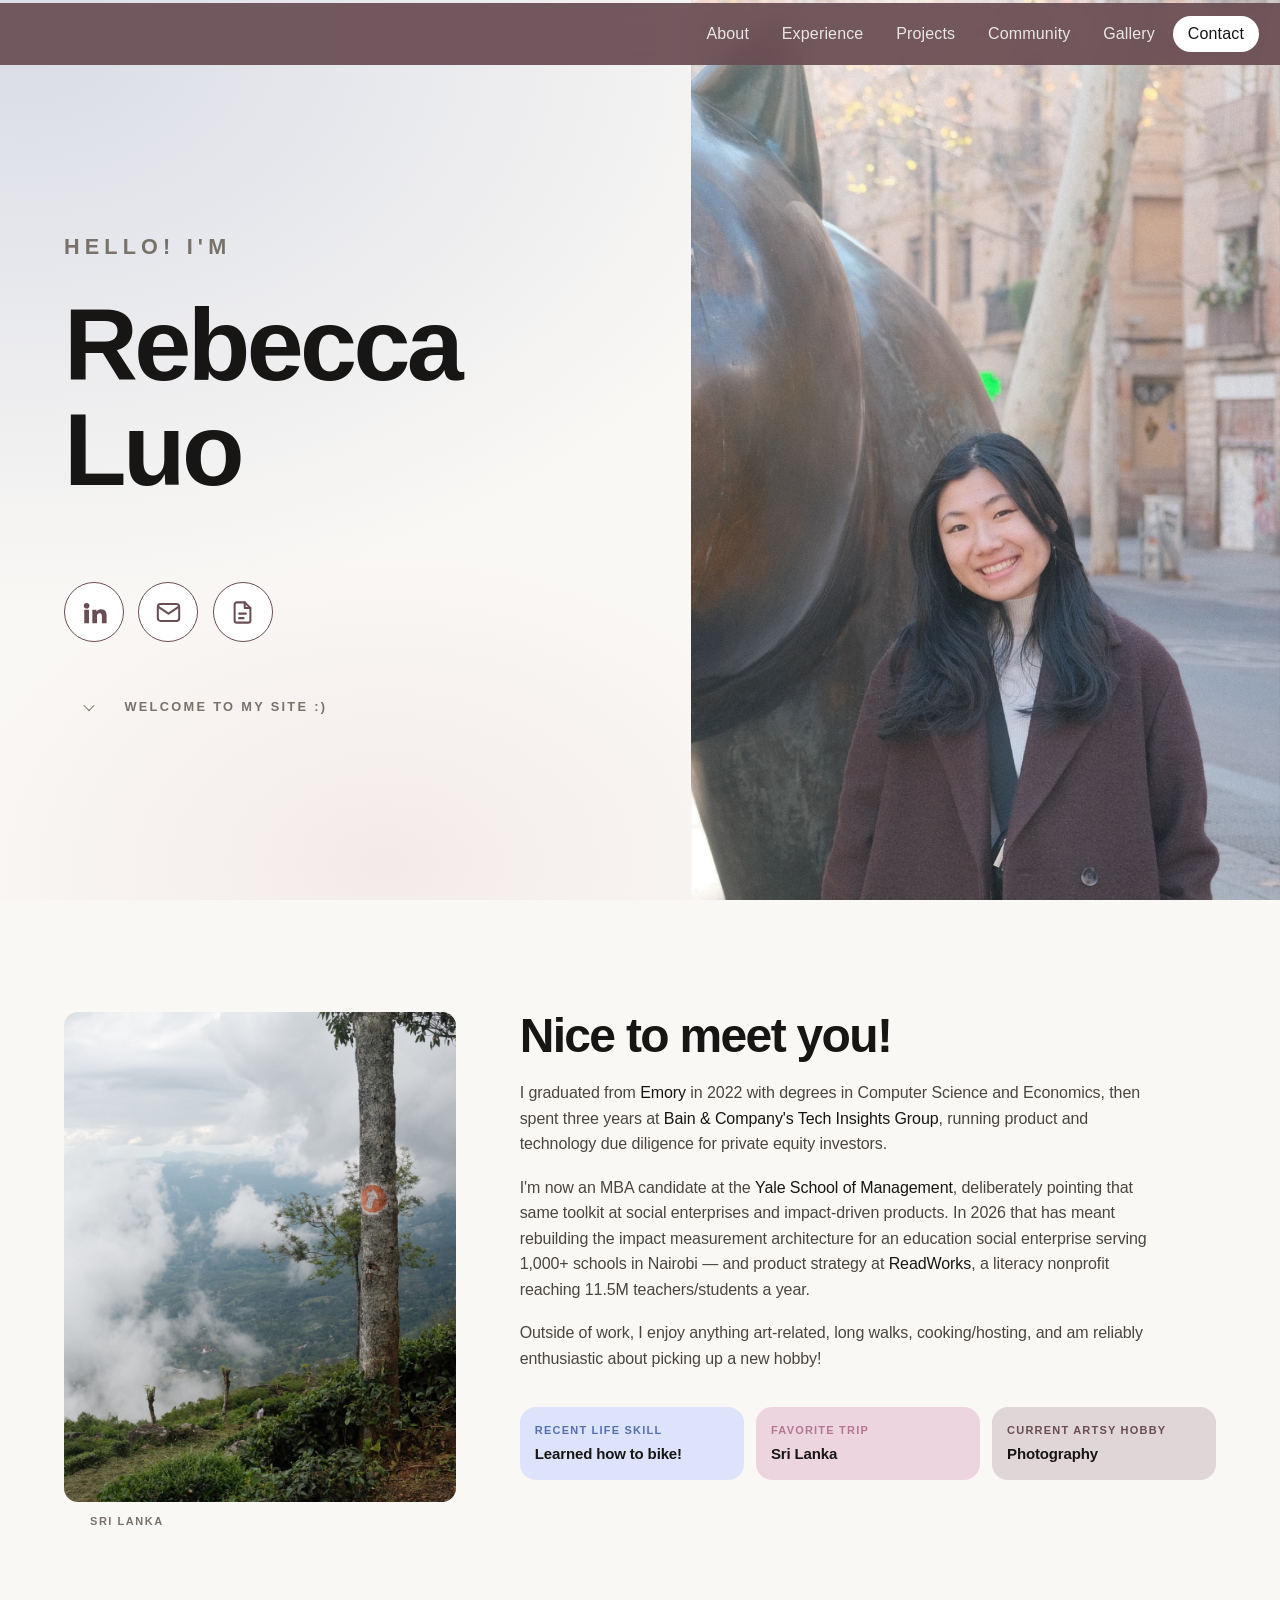
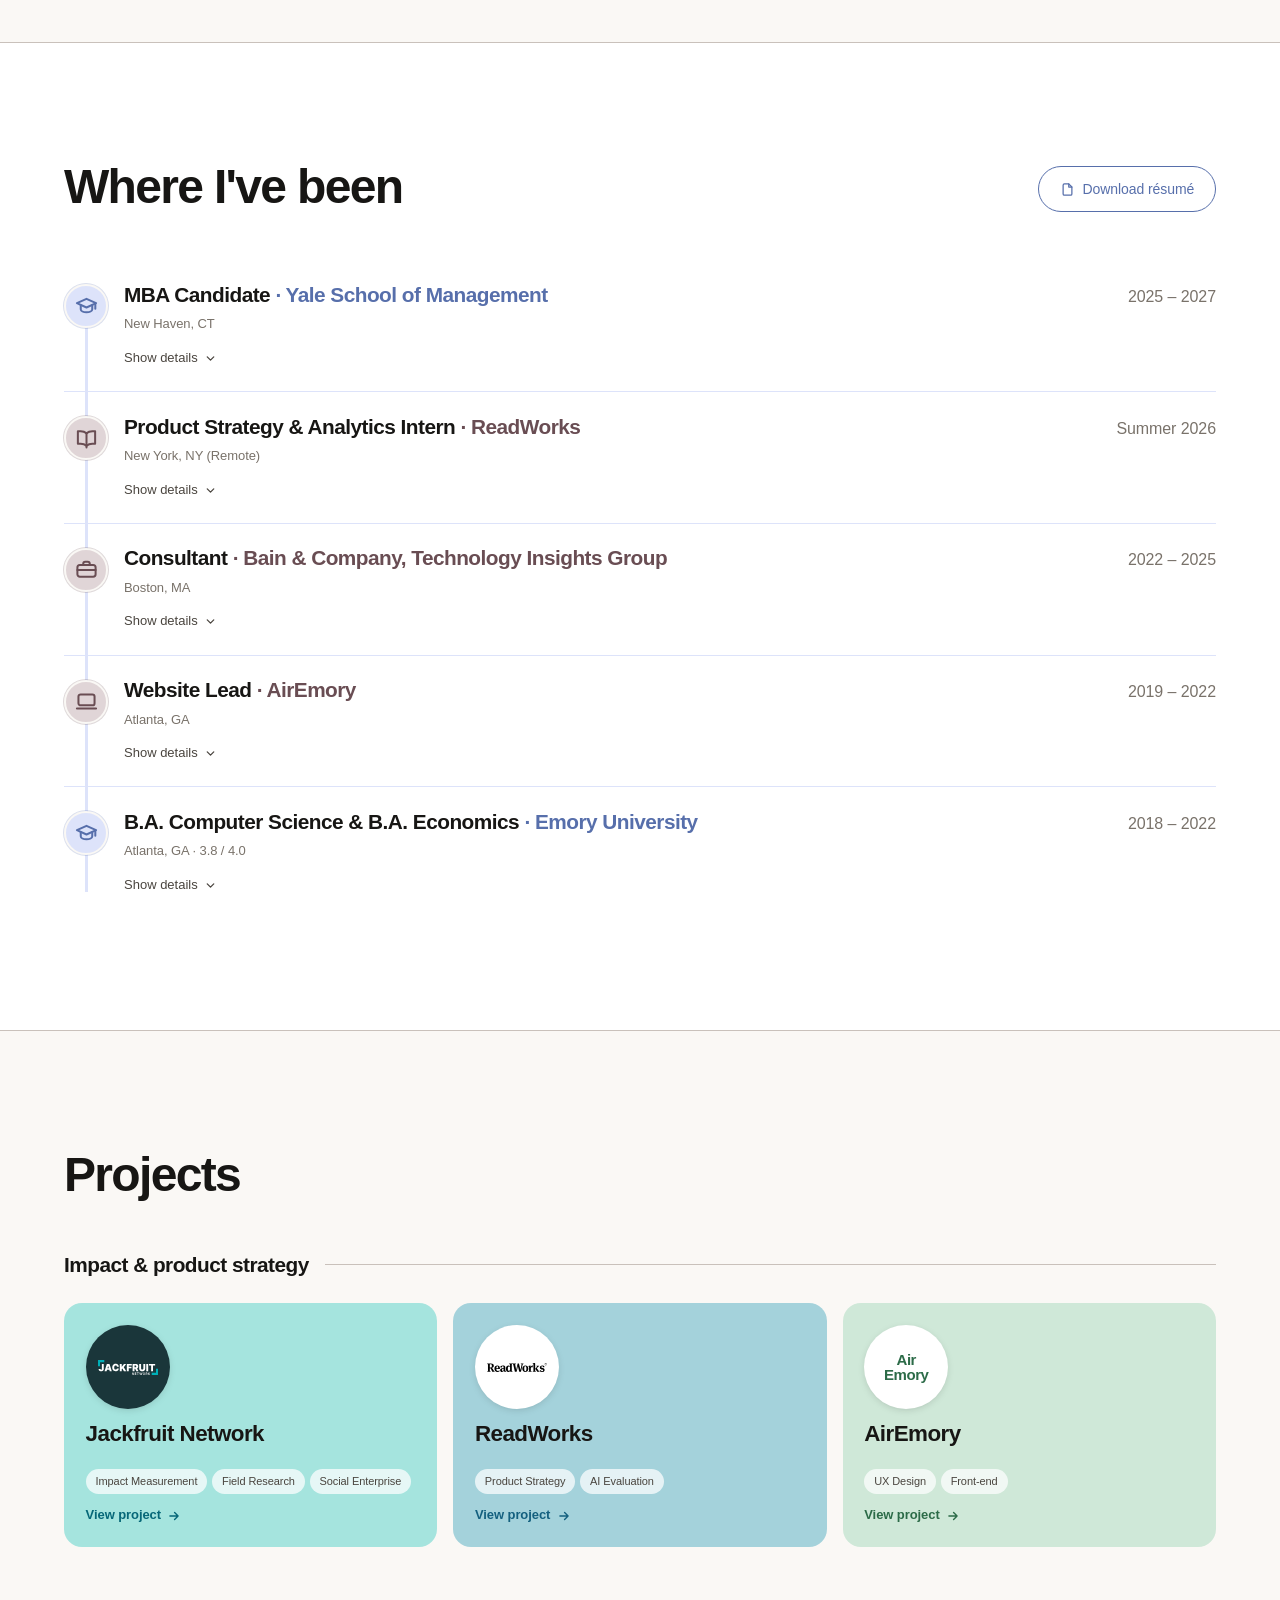
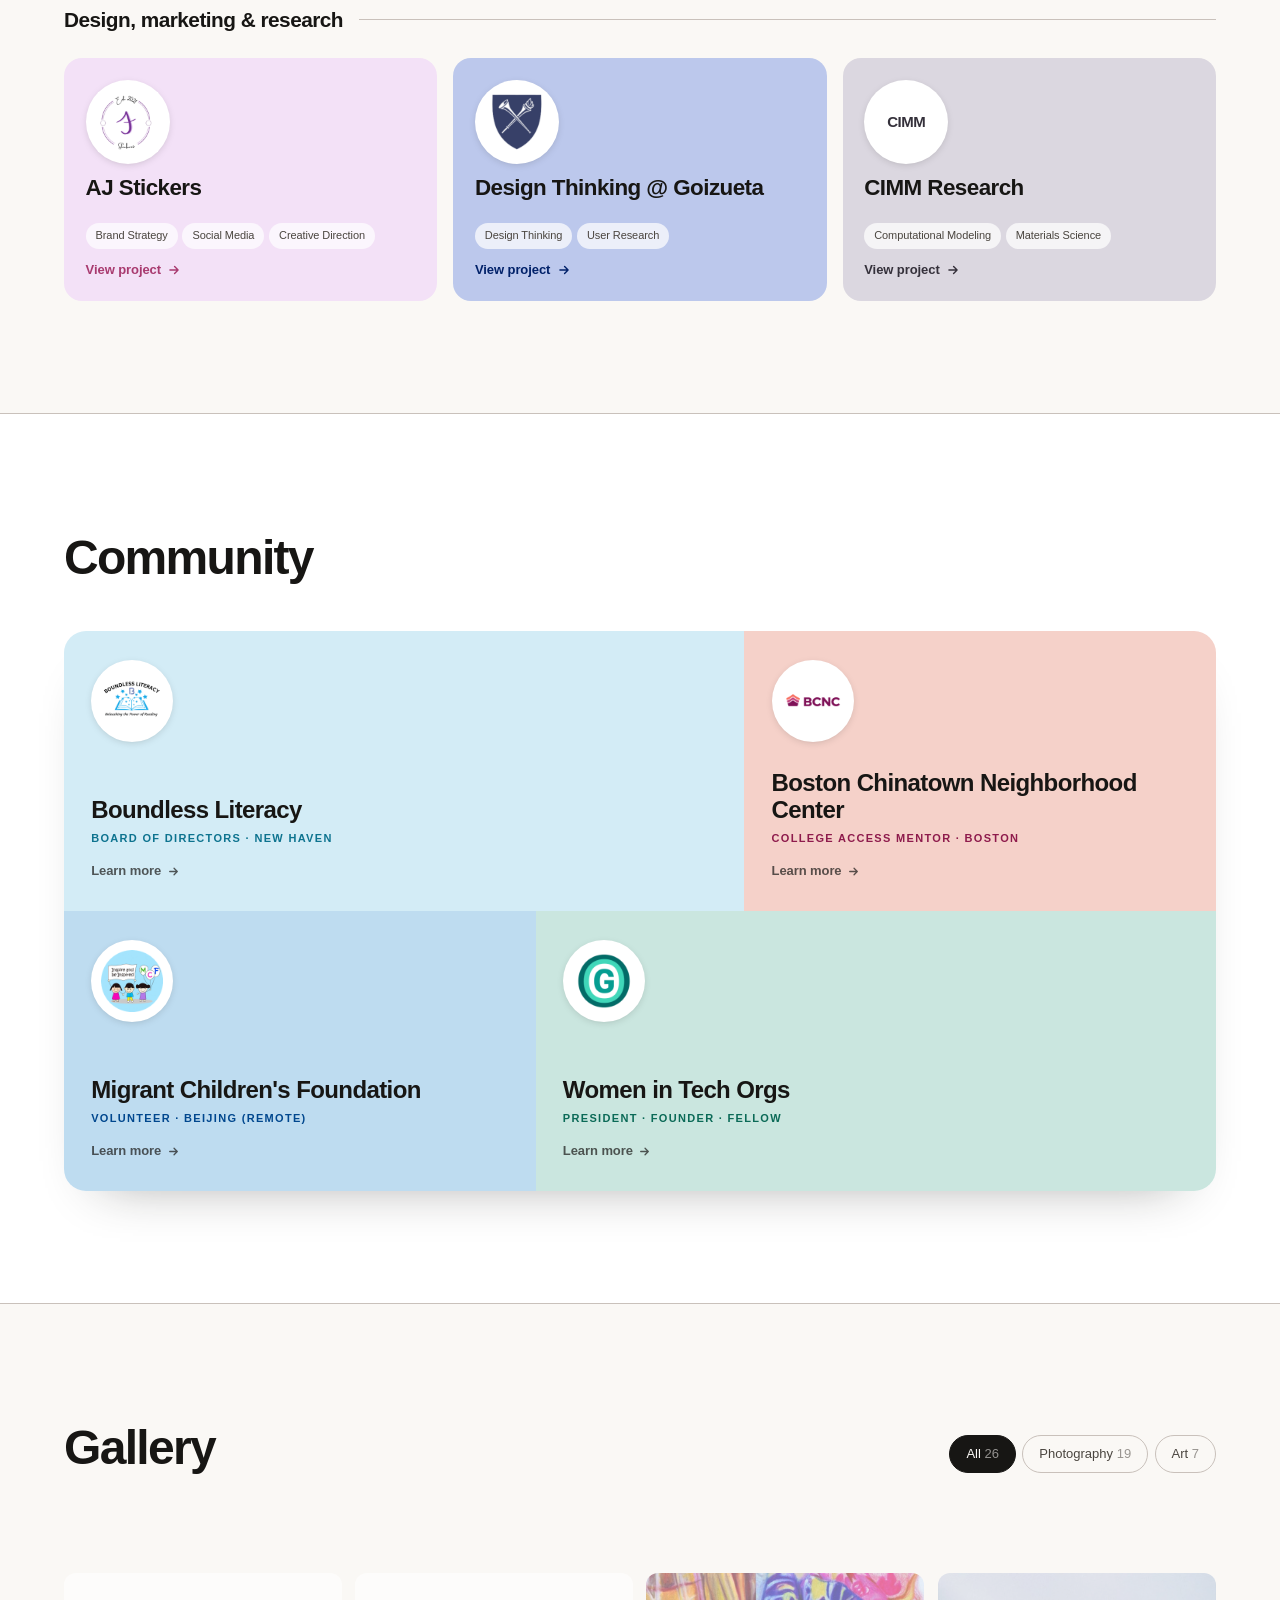
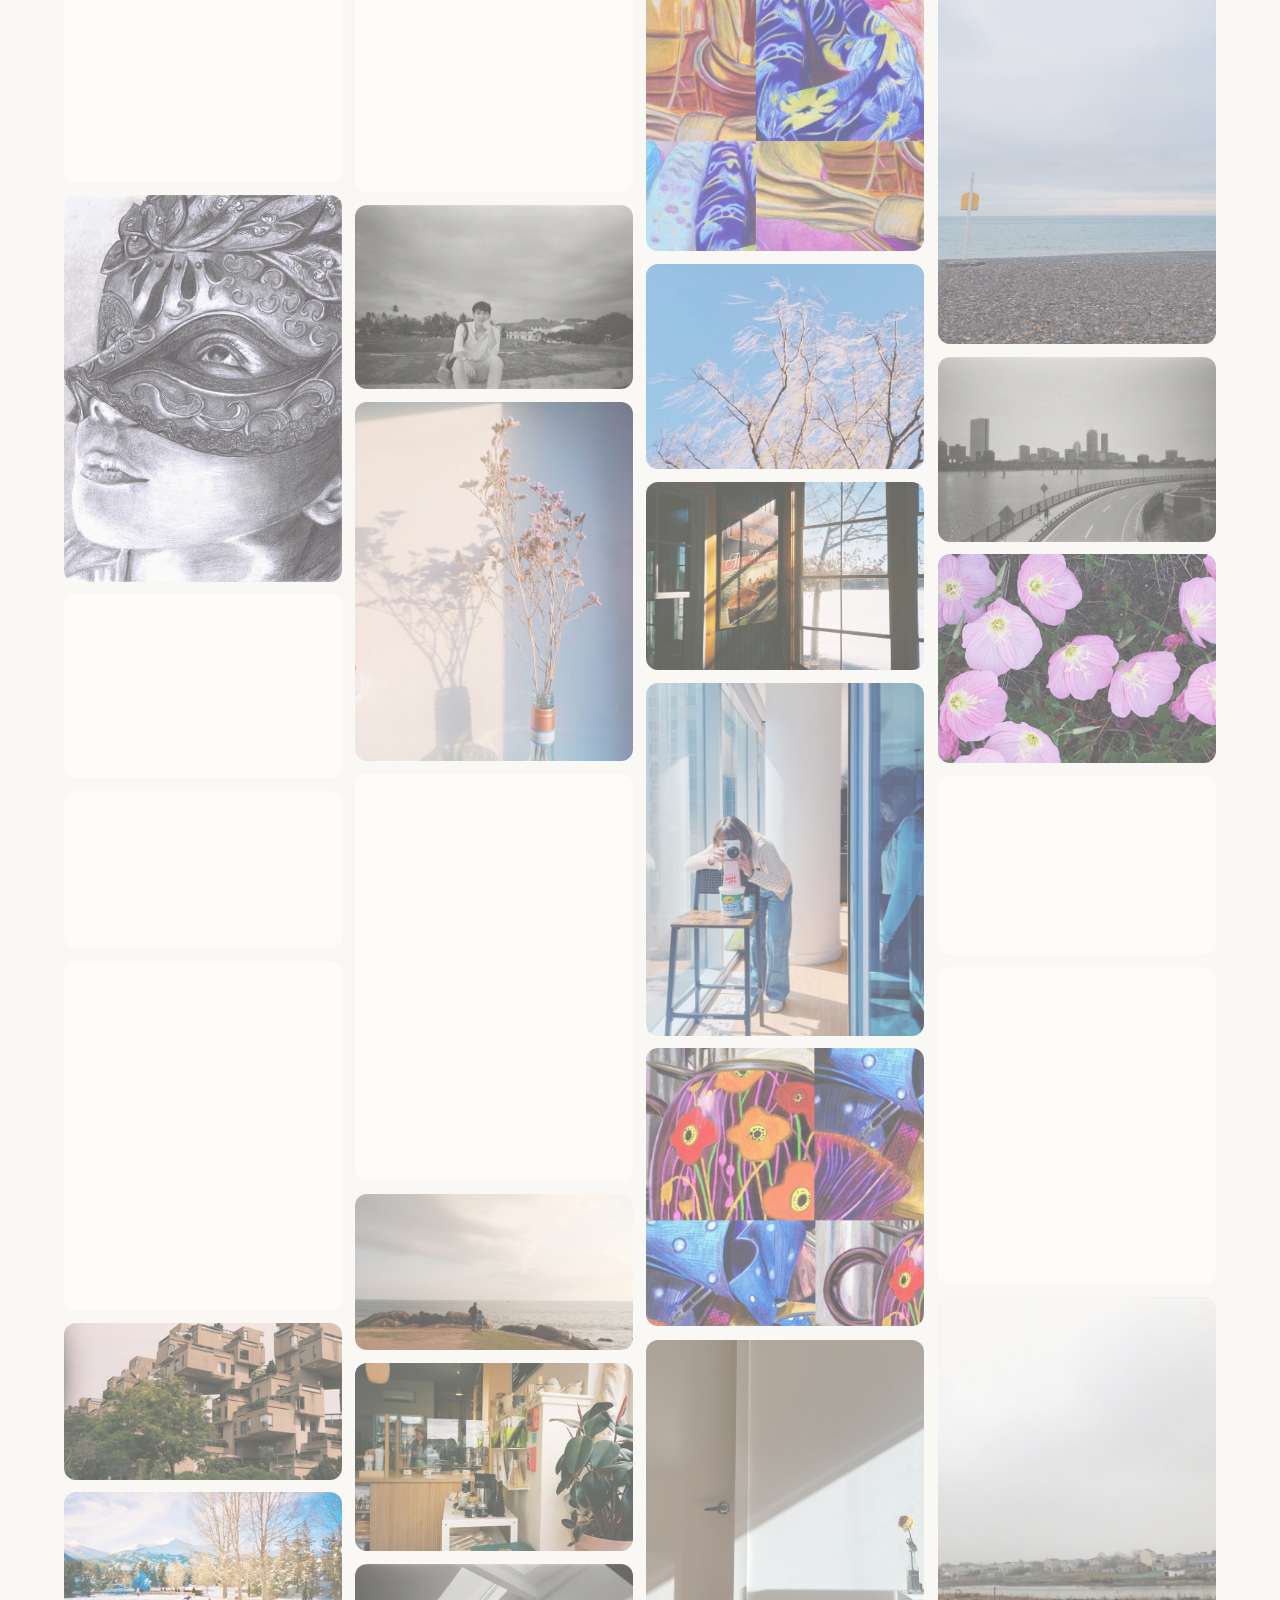
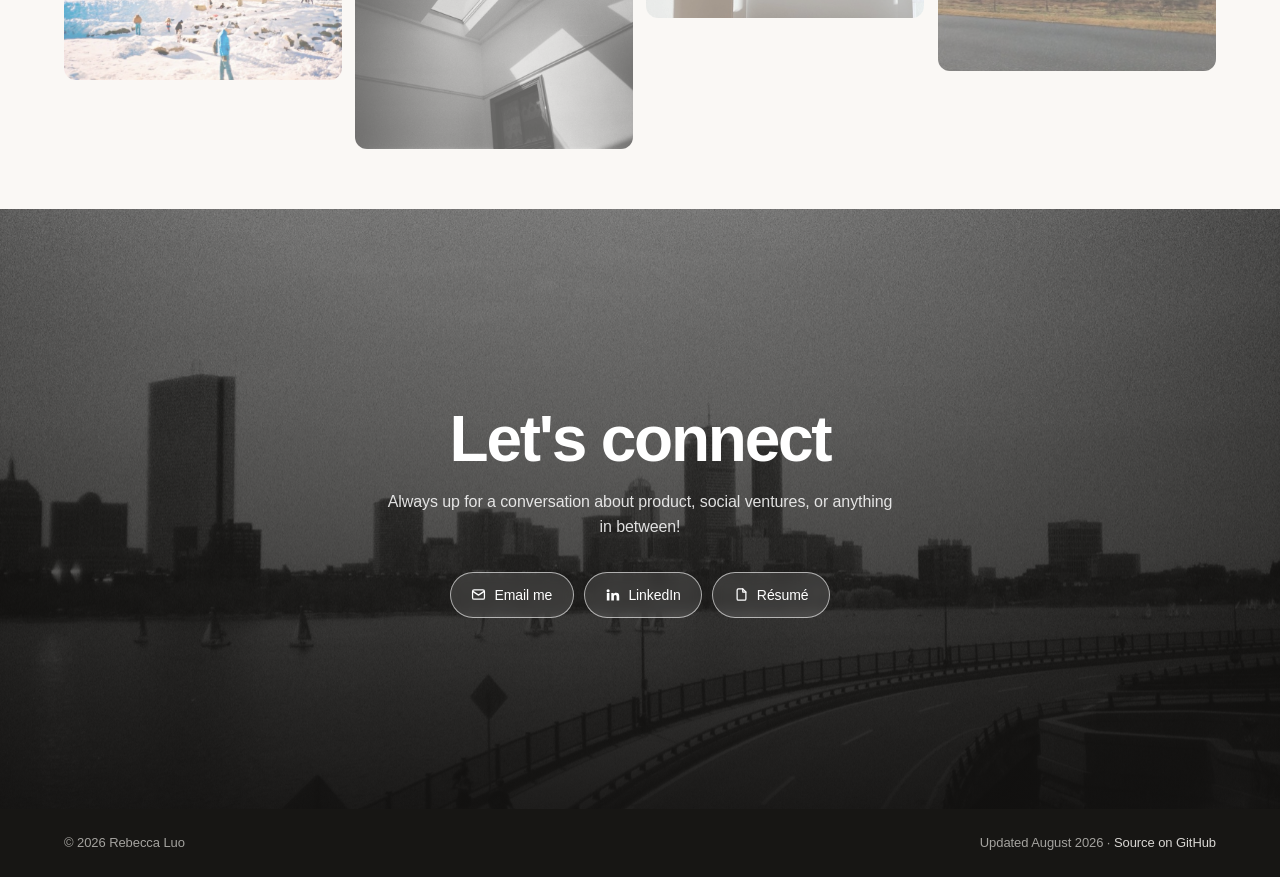
==== commit a992ac8f: "Update index.html" ====
--- a/index.html
+++ b/index.html
@@ -148,7 +148,7 @@
           <div class="fact" style="--t-bg:#edd5e0;--t-ink:#b37890">
             <span>Favorite trip</span><b>Sri Lanka</b>
           </div>
-          <div class="fact" style="--t-bg:#e0d5d7;--t-ink:#e0d5d7">
+          <div class="fact" style="--t-bg:#e0d5d7;--t-ink:#694d53">
             <span>Current artsy hobby</span><b>Photography</b>
           </div>
         </div>
--- a/assets/css/site.css
+++ b/assets/css/site.css
@@ -9,22 +9,19 @@
    -------------------------------------------------------------------------- */
 :root {
   /* Surfaces */
-  --paper:      #faf8f4;
-  --paper-alt:  #f2efe9;
-  --line:       #e3dfd6;
+  --paper:      #faf8f5;
+  --paper-alt:  #fff;
+  --line:       #c9c1bb;
 
   /* Ink */
   --ink:        #171614;
   --ink-2:      #4a453f;
   --ink-3:      #79726a;
 
-  /* Signature accents. Cotton periwinkle and rose carry the page; orange
-     is reserved for work roles so the timeline reads at a glance. */
-  --peri:       #4356b5;   --peri-soft:   #dde3fa;
-  --pink:       #c2497c;   --pink-soft:   #fbd9e8;
-  --orange:     #d0600f;   --orange-soft: #fbe0cb;
-  --terra:      #c2497c;
-  --mauve:      #8a6068;
+  /* Signature accents */
+  --peri:       #576fab;   --peri-soft:   #dde3fa;
+  --pink:       #b37890;   --pink-soft:   #edd5e0;
+  --mauve:      #694d53;   --mauve-soft:  #e0d5d7;
 
   /* Motion */
   --ease:       cubic-bezier(0.22, 0.61, 0.36, 1);
@@ -108,7 +105,7 @@
   content: "";
   width: 7px; height: 7px;
   border-radius: 50%;
-  background: var(--dot, var(--terra));
+  background: var(--dot, var(--pink));
   flex: none;
 }
 
@@ -137,21 +134,21 @@
   height: 100%; width: 100%;
   transform: scaleX(0);
   transform-origin: 0 50%;
-  background: linear-gradient(90deg, var(--peri), var(--pink) 34%, #63b6dd 66%, #4cbfa8);
+  background: linear-gradient(90deg, var(--peri), var(--pink));
   will-change: transform;
 }
 
 @supports selector(::-webkit-scrollbar) {
   ::-webkit-scrollbar { width: 11px; height: 11px; }
-  ::-webkit-scrollbar-track { background: var(--paper-alt); }
+  ::-webkit-scrollbar-track { background: var(--mauve); }
   ::-webkit-scrollbar-thumb {
     border-radius: 99px;
-    border: 3px solid var(--paper-alt);
+    border: 3px solid var(--mauve);
     background: var(--mauve);
   }
-  ::-webkit-scrollbar-thumb:hover { background: var(--terra); }
-}
-html { scrollbar-color: var(--mauve) var(--paper-alt); scrollbar-width: thin; }
+  ::-webkit-scrollbar-thumb:hover { background: var(--pink); }
+}
+html { scrollbar-color: var(--mauve) var(--paper-alt); scrollbar-width: 2rem; }
 
 /* --- Nav ------------------------------------------------------------------ */
 .nav {
@@ -330,7 +327,7 @@
   z-index: -1;
   background:
     radial-gradient(80% 80% at 2% 4%,   color-mix(in srgb, var(--peri) 20%, transparent) 0%, transparent 80%),
-    radial-gradient(60% 60% at 30% 96%, color-mix(in srgb, var(--terra) 10%, transparent) 0%, transparent 60%);
+    radial-gradient(60% 60% at 30% 96%, color-mix(in srgb, var(--pink) 10%, transparent) 0%, transparent 60%);
 }
 
 .hero__hello {
@@ -347,13 +344,7 @@
   margin: 0.28em 0 0;
 }
 
-.hero__welcome {
-  font-size: clamp(1.1rem, 2vw, 1.35rem);
-  font-weight: 400;
-  letter-spacing: 0.18em;
-  color: var(--ink-3);
-  margin: 0.28em 0 0;
-}
+
 
 /* Photo: full-bleed, no frame, no border, no shadow. */
 .hero__photo { position: relative; min-height: 62vh; max-height: 100vh }
@@ -370,7 +361,7 @@
   display: grid;
   place-items: center;
   width: 60px; height: 60px;
-  border-radius: 16px;
+  border-radius: 50%;
   color: var(--mauve);
   text-decoration: none;
   background: #fff;
@@ -400,13 +391,12 @@
   text-decoration: none;
   transition: color 0.22s var(--ease), gap 0.22s var(--ease);
 }
-.cue:hover { color: var(--terra); gap: 0.9rem; }
+.cue:hover { color: var(--pink); gap: 0.9rem; }
 .cue i {
   display: grid;
   place-items: center;
-  width: 35px; height: 35px;
+  width: 50px; height: 50px;
   border-radius: 50%;
-  border: 2px solid color-mix(in srgb, var(--ink) 18%, transparent);
   animation: cue 2.1s var(--ease) infinite;
 }
 .cue i::before {
@@ -429,7 +419,7 @@
   align-items: center;
   gap: 0.5rem;
   padding: 0.68rem 1.3rem;
-  border: 1.5px solid var(--ink);
+  border: 1.7px solid var(--ink);
   border-radius: 99px;
   background: var(--ink);
   color: var(--paper);
@@ -437,7 +427,7 @@
   font-size: 0.875rem;
   font-weight: 500;
   text-decoration: none;
-  cursor: pointer;
+  cursor: default;
   transition: transform 0.22s var(--ease-out), box-shadow 0.22s var(--ease-out),
               background 0.22s var(--ease), color 0.22s var(--ease);
 }
@@ -448,8 +438,8 @@
 .btn--ghost { background: transparent; color: var(--ink); border-color: color-mix(in srgb, var(--ink) 24%, transparent); }
 .btn--ghost:hover { background: #fff; border-color: var(--ink); }
 
-.btn--accent { background: transparent; color: var(--terra); border-color: var(--terra); }
-.btn--accent:hover { background: var(--terra); color: #fff; }
+.btn--accent { background: transparent; color: var(--peri); border-color: var(--peri); }
+.btn--accent:hover { background: var(--peri); color: #fff; }
 
 .btn--light {
   background: rgb(255 255 255 / 0.12);
@@ -492,7 +482,6 @@
 .snap figcaption::before {
   content: "";
   width: 18px; height: 2px;
-  background: var(--pink);
   flex: none;
 }
 
@@ -502,13 +491,13 @@
 .prose a {
   color: var(--ink);
   font-weight: 500;
-  text-decoration: underline;
-  text-decoration-color: color-mix(in srgb, var(--terra) 60%, transparent);
+  text-decoration: none;
+  text-decoration-color: color-mix(in srgb, var(--peri) 60%, transparent);
   text-decoration-thickness: 2px;
   text-underline-offset: 3px;
   transition: color 0.2s var(--ease), text-decoration-color 0.2s var(--ease);
 }
-.prose a:hover { color: var(--terra); text-decoration-color: var(--terra); }
+.prose a:hover { color: var(--peri); text-decoration-color: var(--peri); }
 
 /* Fun-fact tiles */
 .facts {
@@ -551,35 +540,34 @@
   content: "";
   position: absolute;
   left: 21px; top: 26px; bottom: 26px;
-  width: 2px;
-  background: var(--line);
+  width: 3px;
+  background: var(--peri-soft);
 }
 
 .job {
   position: relative;
   padding-left: 3.75rem;
   padding-block: 1.35rem;
-  border-bottom: 1px solid var(--line);
+  border-bottom: 1px solid var(--peri-soft);
 }
 .job:last-child { border-bottom: 0; }
 
-/* Role icon replaces the old colour dot */
 .job__icon {
   position: absolute;
   left: 0; top: 1.5rem;
   width: 44px; height: 44px;
   display: grid;
   place-items: center;
-  border-radius: 13px;
-  background: var(--icon-bg, var(--orange-soft));
-  color: var(--icon-fg, var(--orange));
+  border-radius: 50%;
+  background: var(--icon-bg, var(--mauve-soft));
+  color: var(--icon-fg, var(--mauve));
   border: 2px solid var(--paper);
-  box-shadow: 0 0 0 1px color-mix(in srgb, var(--icon-fg, var(--orange)) 22%, transparent);
+  box-shadow: 0 0 0 1px color-mix(in srgb, var(--icon-fg, var(--mauve)) 22%, transparent);
   transition: transform 0.28s var(--ease-out), box-shadow 0.28s var(--ease-out);
 }
 .job:hover .job__icon {
   transform: scale(1.07);
-  box-shadow: 0 0 0 5px color-mix(in srgb, var(--icon-fg, var(--orange)) 16%, transparent);
+  box-shadow: 0 0 0 5px color-mix(in srgb, var(--icon-fg, var(--mauve)) 16%, transparent);
 }
 .job__icon svg { width: 23px; height: 23px; }
 .job--edu { --icon-bg: var(--peri-soft); --icon-fg: var(--peri); }
@@ -596,9 +584,9 @@
   margin: 0;
   line-height: 1.25;
 }
-.job__org { color: var(--icon-fg, var(--orange)); }
+.job__org { color: var(--icon-fg, var(--mauve)); }
 .job__org a {
-  text-decoration: underline;
+  text-decoration: none;
   text-decoration-color: color-mix(in srgb, currentColor 38%, transparent);
   text-decoration-thickness: 1.5px;
   text-underline-offset: 3px;
@@ -626,10 +614,10 @@
   font: inherit;
   font-size: 0.8125rem;
   font-weight: 500;
-  cursor: pointer;
+  cursor: default;
   transition: color 0.2s var(--ease), gap 0.2s var(--ease);
 }
-.job__toggle:hover { color: var(--icon-fg, var(--orange)); gap: 0.65rem; }
+.job__toggle:hover { color: var(--icon-fg, var(--mauve)); gap: 0.65rem; }
 .job__toggle svg { transition: transform 0.28s var(--ease); }
 .job__toggle[aria-expanded="true"] svg { transform: rotate(180deg); }
 
@@ -642,7 +630,7 @@
 .job__detail > div { overflow: hidden; }
 .job__detail ul { margin: 0.85rem 0 0.2rem; padding-left: 1.1rem; display: grid; gap: 0.45rem; }
 .job__detail li { font-size: 0.9375rem; color: var(--ink-2); max-width: 46rem; }
-.job__detail li::marker { color: var(--icon-fg, var(--orange)); }
+.job__detail li::marker { color: var(--icon-fg, var(--mauve)); }
 .job__detail li b { color: var(--ink); font-weight: 600; }
 
 /* --------------------------------------------------------------------------
@@ -684,7 +672,7 @@
   z-index: 3;
   border: 0; padding: 0;
   background: none;
-  cursor: pointer;
+  cursor: default;
   border-radius: inherit;
 }
 
@@ -692,13 +680,14 @@
 .logo-chip {
   display: grid;
   place-items: center;
-  width: 58px; height: 58px;
-  border-radius: 13px;
   background: var(--t-chip, #fff);
-  padding: 8px;
   flex: none;
   box-shadow: 0 2px 8px -3px rgb(23 22 20 / 0.25);
   transition: transform 0.3s var(--ease-out);
+  width: 84px;
+  height: 84px;
+  border-radius: 50%;
+  padding: 12px;
 }
 .logo-chip img { max-width: 100%; max-height: 100%; width: auto; height: auto; object-fit: contain; }
 .card:hover .logo-chip, .org:hover .logo-chip { transform: scale(1.05); }
@@ -770,6 +759,13 @@
   .orgs__row--b .org:nth-child(2) { flex: 3 1 0; }
 }
 
+.org .logo-chip {
+  width: 82px;
+  height: 82px;
+  border-radius: 50%;
+  padding: 10px;
+}
+
 .org__body { margin-top: auto; }
 .org__name { margin: 0; font-size: clamp(1.05rem, 2.1vw, 1.5rem); line-height: 1.14; max-width: 16em; }
 .org__role {
@@ -808,7 +804,7 @@
   font-size: 0.8125rem;
   font-weight: 500;
   color: var(--ink-2);
-  cursor: pointer;
+  cursor: default;
   transition: background 0.22s var(--ease), color 0.22s var(--ease),
               border-color 0.22s var(--ease), transform 0.22s var(--ease-out);
 }
@@ -896,7 +892,6 @@
   width: 100%; height: 100%;
   object-fit: cover;
   object-position: 50% 46%;
-  filter: grayscale(1) contrast(1.06);
 }
 .contact::before {
   content: "";
@@ -909,7 +904,7 @@
 .contact__title { font-size: clamp(2.4rem, 7.5vw, 4rem); margin: 0.5rem 0 0; color: #fff; }
 .contact__sub { max-width: 32rem; margin: 1rem auto 0; color: rgb(255 255 255 / 0.85); }
 .contact .eyebrow { color: rgb(255 255 255 / 0.75); }
-.contact .eyebrow::before { background: var(--orange); }
+.contact .eyebrow::before { background: var(--mauve); }
 .contact__actions { display: flex; flex-wrap: wrap; gap: 0.6rem; justify-content: center; margin-top: 2rem; }
 
 .footer { background: var(--ink); color: rgb(250 248 244 / 0.62); font-size: 0.8125rem; }
@@ -965,7 +960,7 @@
   border: 0; border-radius: 50%;
   background: rgb(255 255 255 / 0.92);
   color: var(--ink);
-  cursor: pointer;
+  cursor: default;
   box-shadow: 0 5px 16px -8px rgb(23 22 20 / 0.5);
   transition: transform 0.22s var(--ease-out), background 0.22s var(--ease);
 }
@@ -1028,7 +1023,7 @@
   text-transform: uppercase;
   color: var(--ink-3);
 }
-.beat h4::before { content: ""; width: 20px; height: 3px; border-radius: 2px; background: var(--t-ink); flex: none; }
+.beat h4::before { display: none; }
 .beat p { margin: 0; color: var(--ink-2); max-width: 44rem; }
 
 /* A picture inside a pop-up — the BCNC gift drawing, the women-in-tech marks */
@@ -1133,7 +1128,7 @@
   border-radius: 50%;
   background: rgb(255 255 255 / 0.08);
   color: #fff;
-  cursor: pointer;
+  cursor: default;
   transition: background 0.22s var(--ease), transform 0.22s var(--ease-out);
 }
 .lightbox__nav:hover { background: rgb(255 255 255 / 0.22); }
@@ -1150,7 +1145,7 @@
   border: 0; border-radius: 50%;
   background: rgb(255 255 255 / 0.12);
   color: #fff;
-  cursor: pointer;
+  cursor: default;
   transition: background 0.22s var(--ease), transform 0.22s var(--ease-out);
 }
 .lightbox__close:hover { background: rgb(255 255 255 / 0.28); transform: rotate(90deg); }
@@ -1170,11 +1165,11 @@
   background: color-mix(in srgb, var(--paper) 90%, transparent);
   backdrop-filter: blur(8px);
   color: var(--ink);
-  cursor: pointer;
+  cursor: default;
   opacity: 0;
   transform: translateY(12px) scale(0.9);
   pointer-events: none;
   transition: opacity 0.3s var(--ease), transform 0.3s var(--ease-out), background 0.22s var(--ease);
 }
 .totop.is-shown { opacity: 1; transform: none; pointer-events: auto; }
-.totop:hover { background: var(--orange); border-color: var(--orange); color: #fff; }
+.totop:hover { background: var(--mauve); border-color: var(--mauve); color: #fff; }
